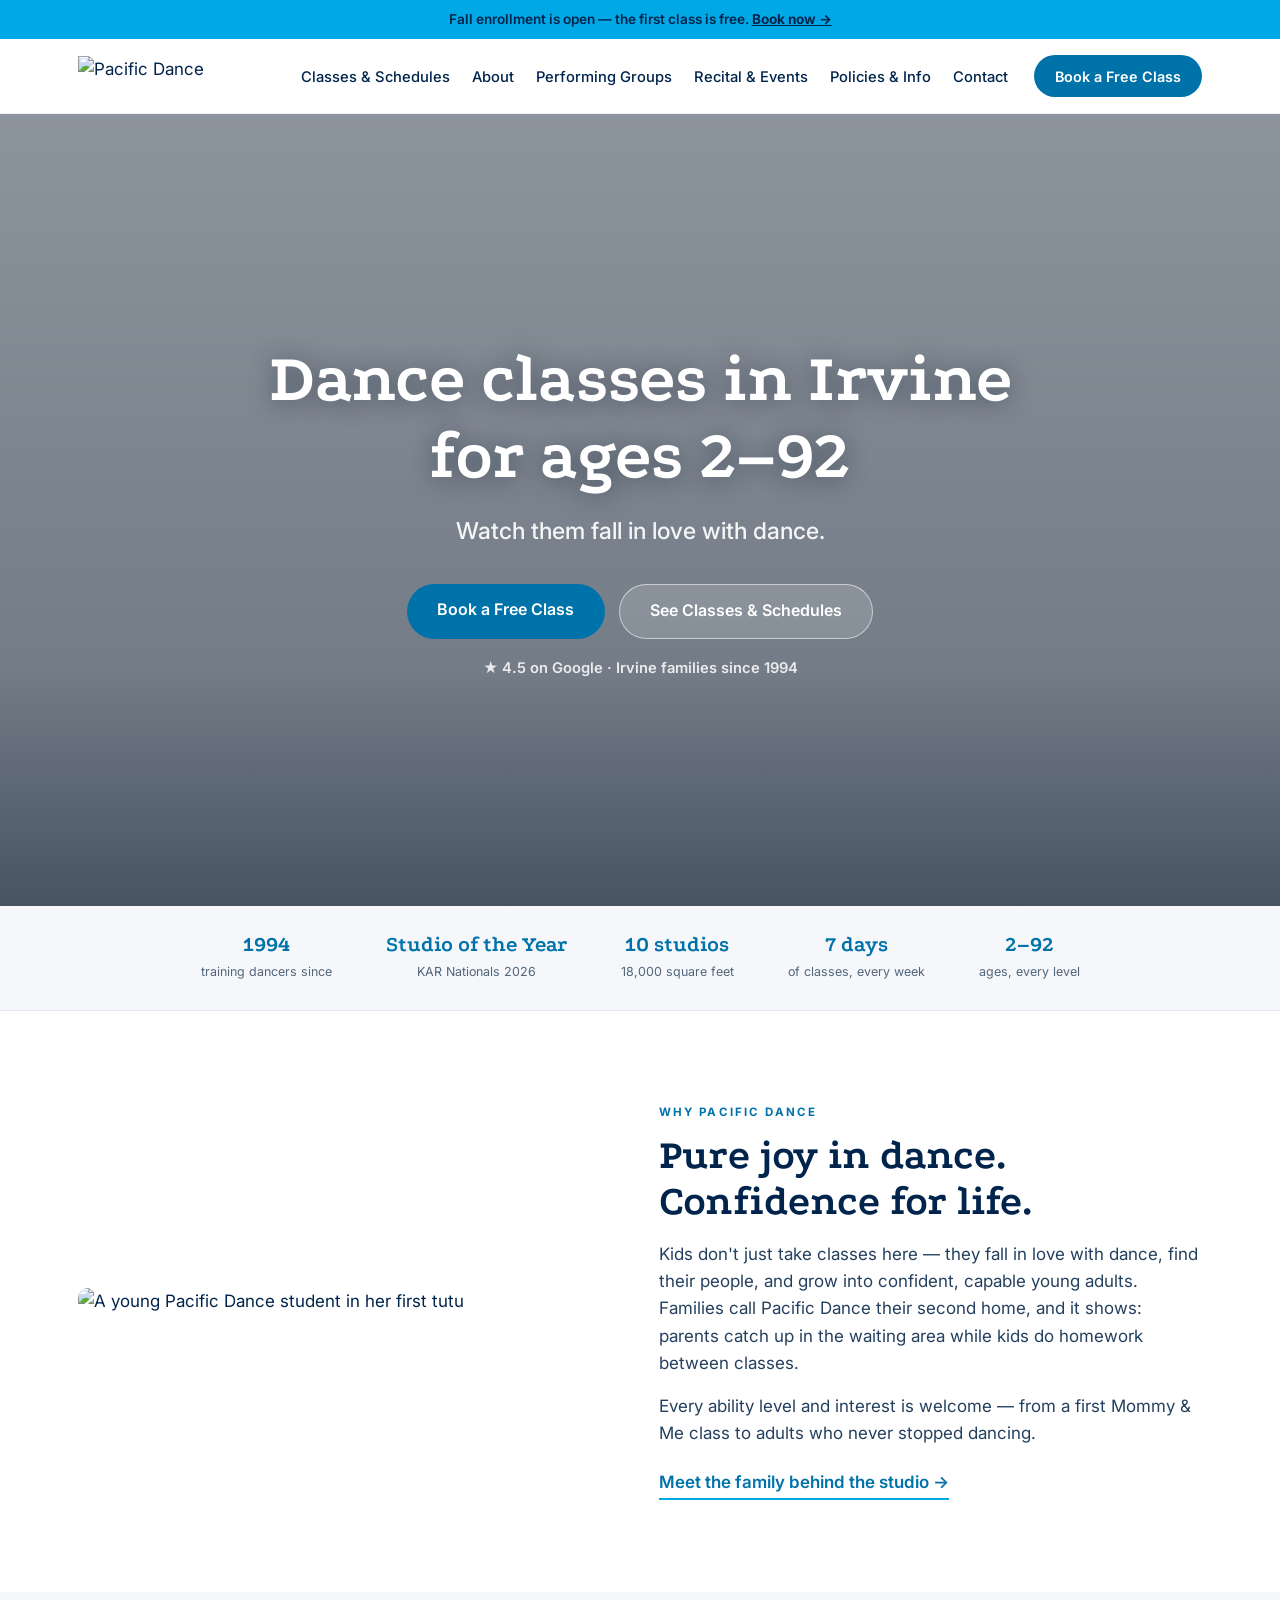
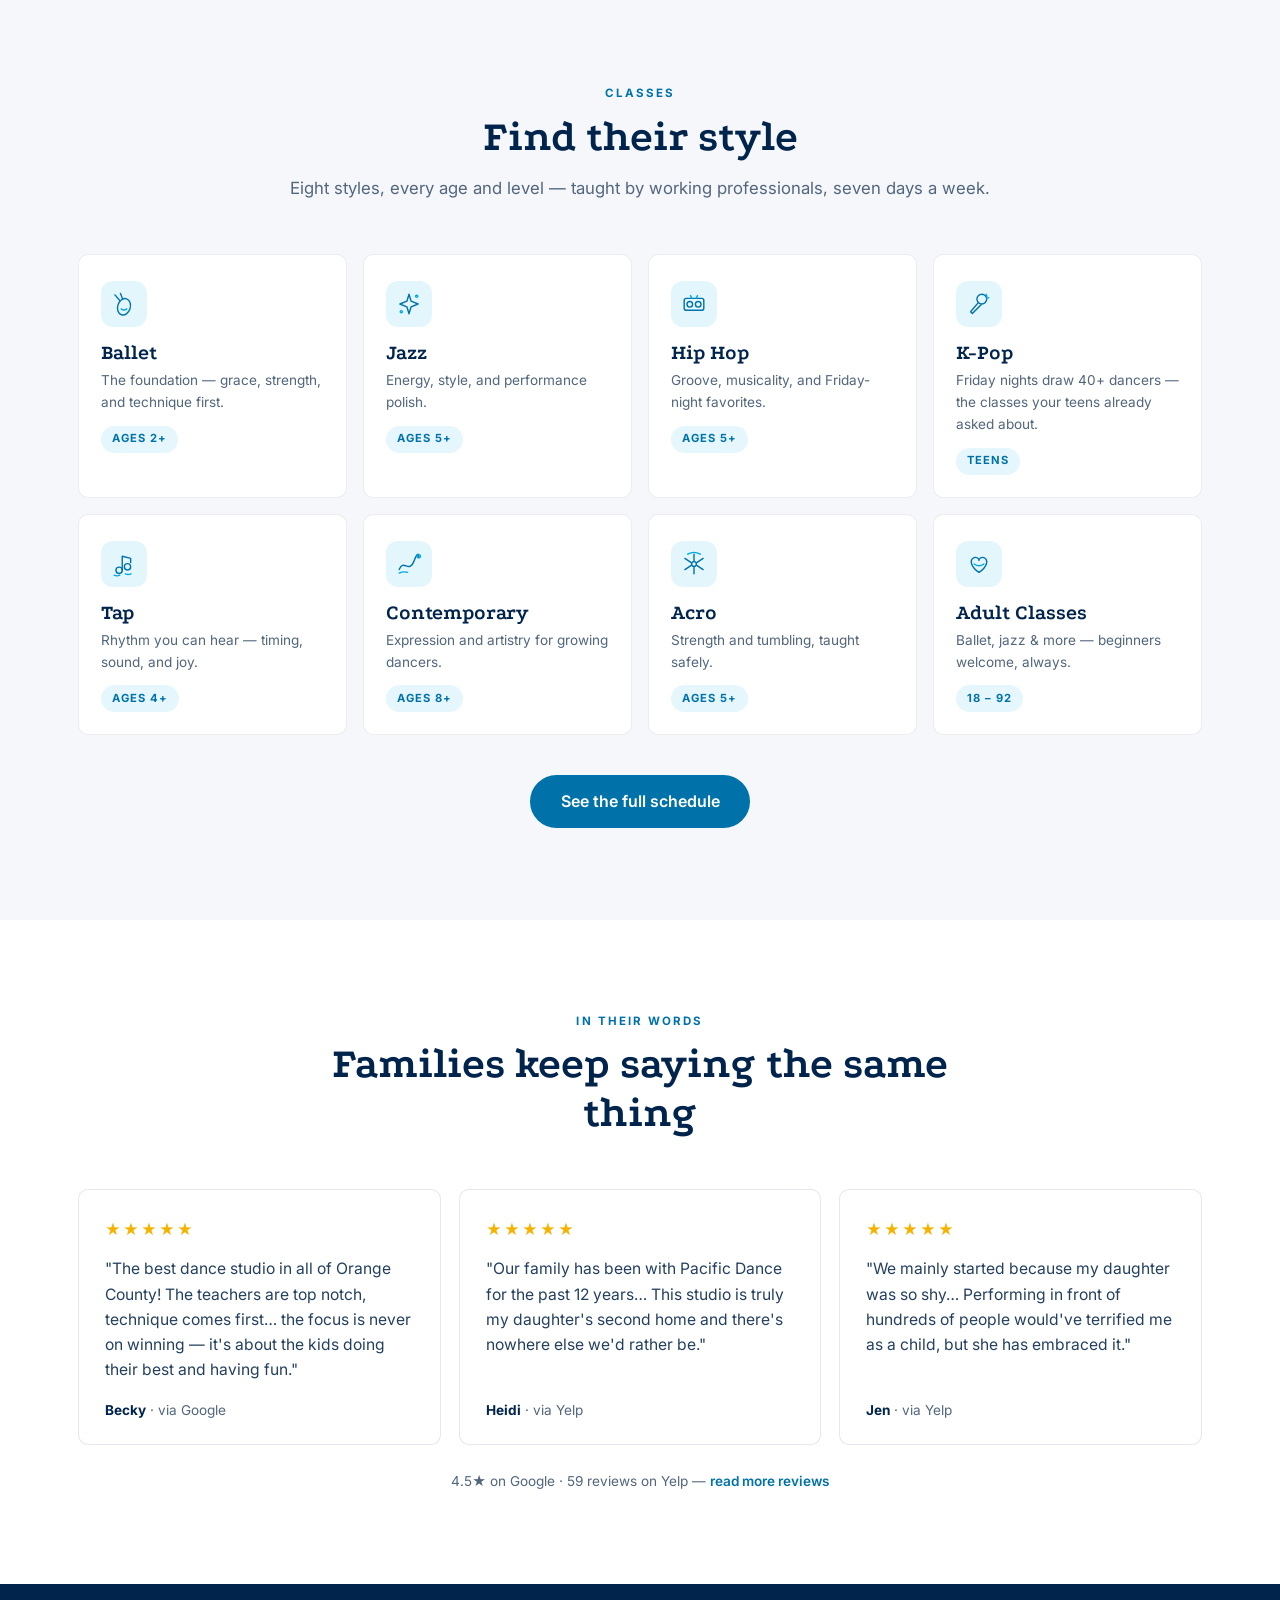
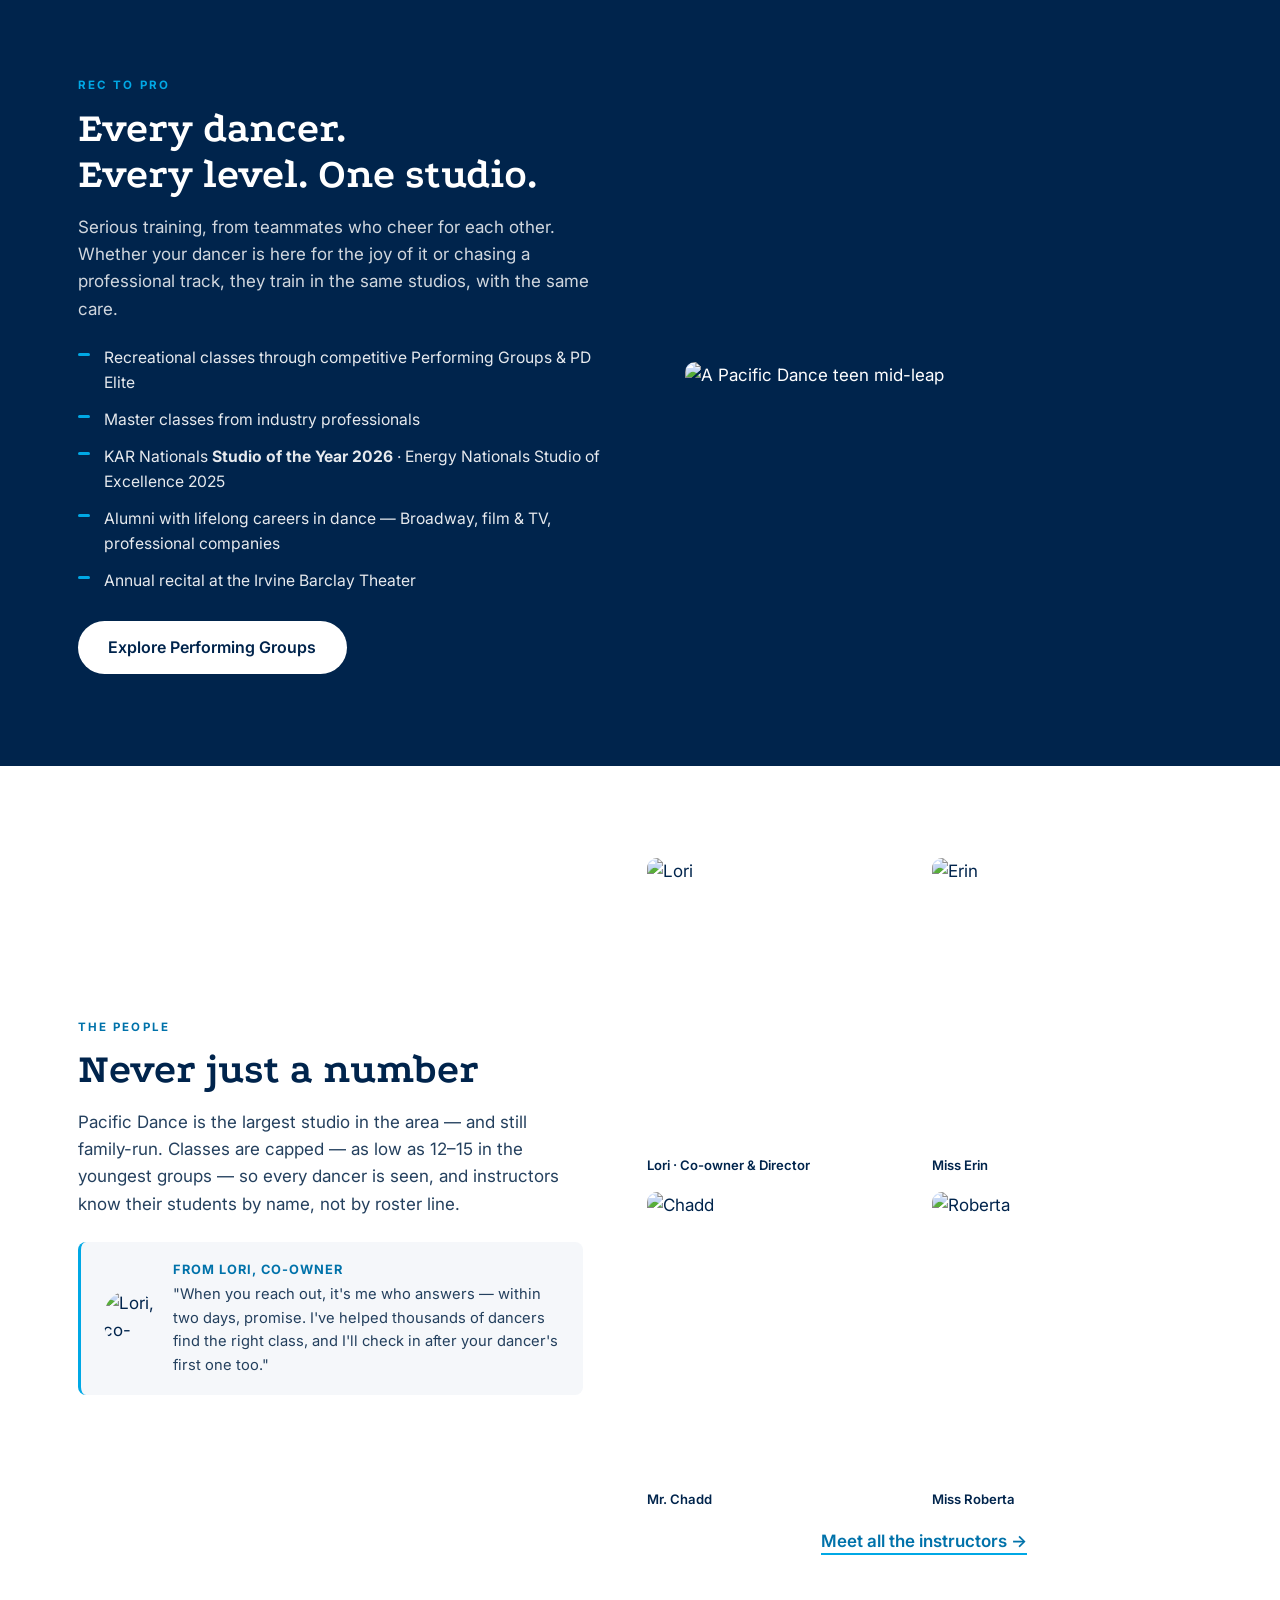
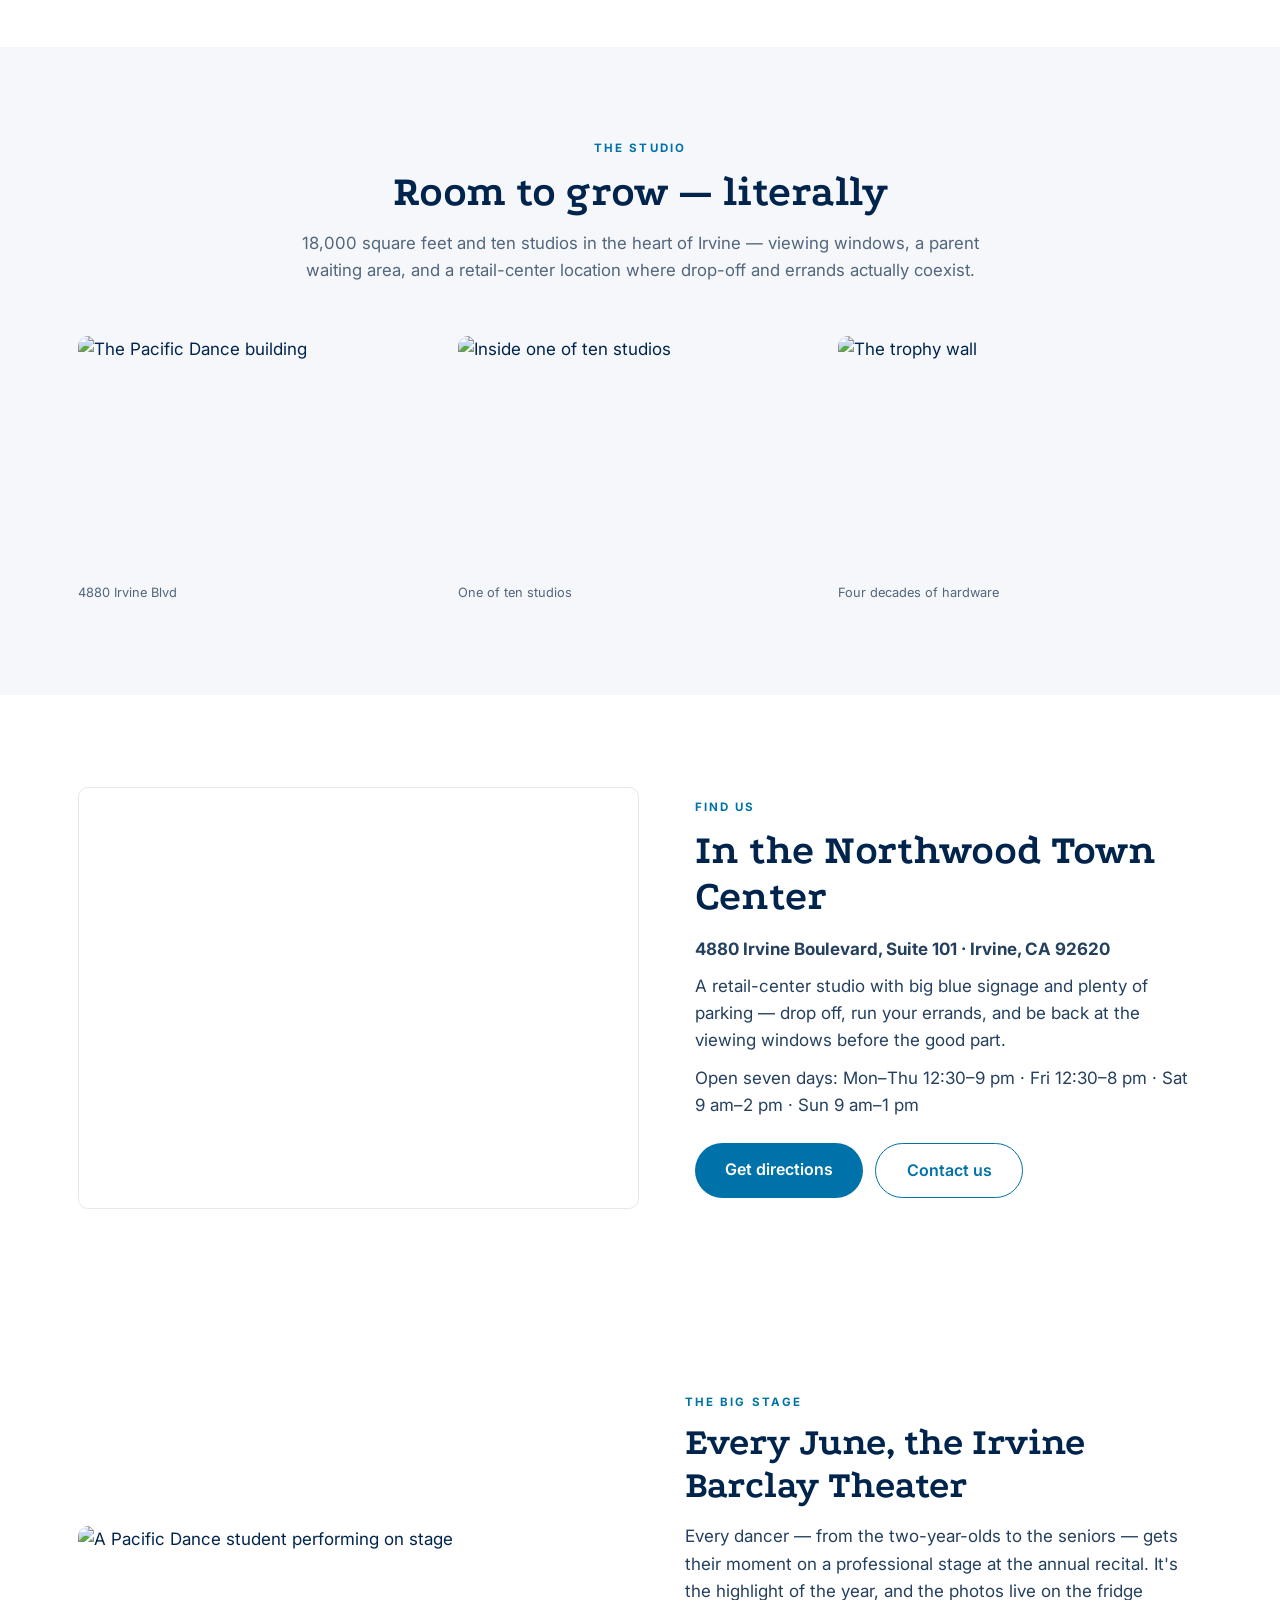
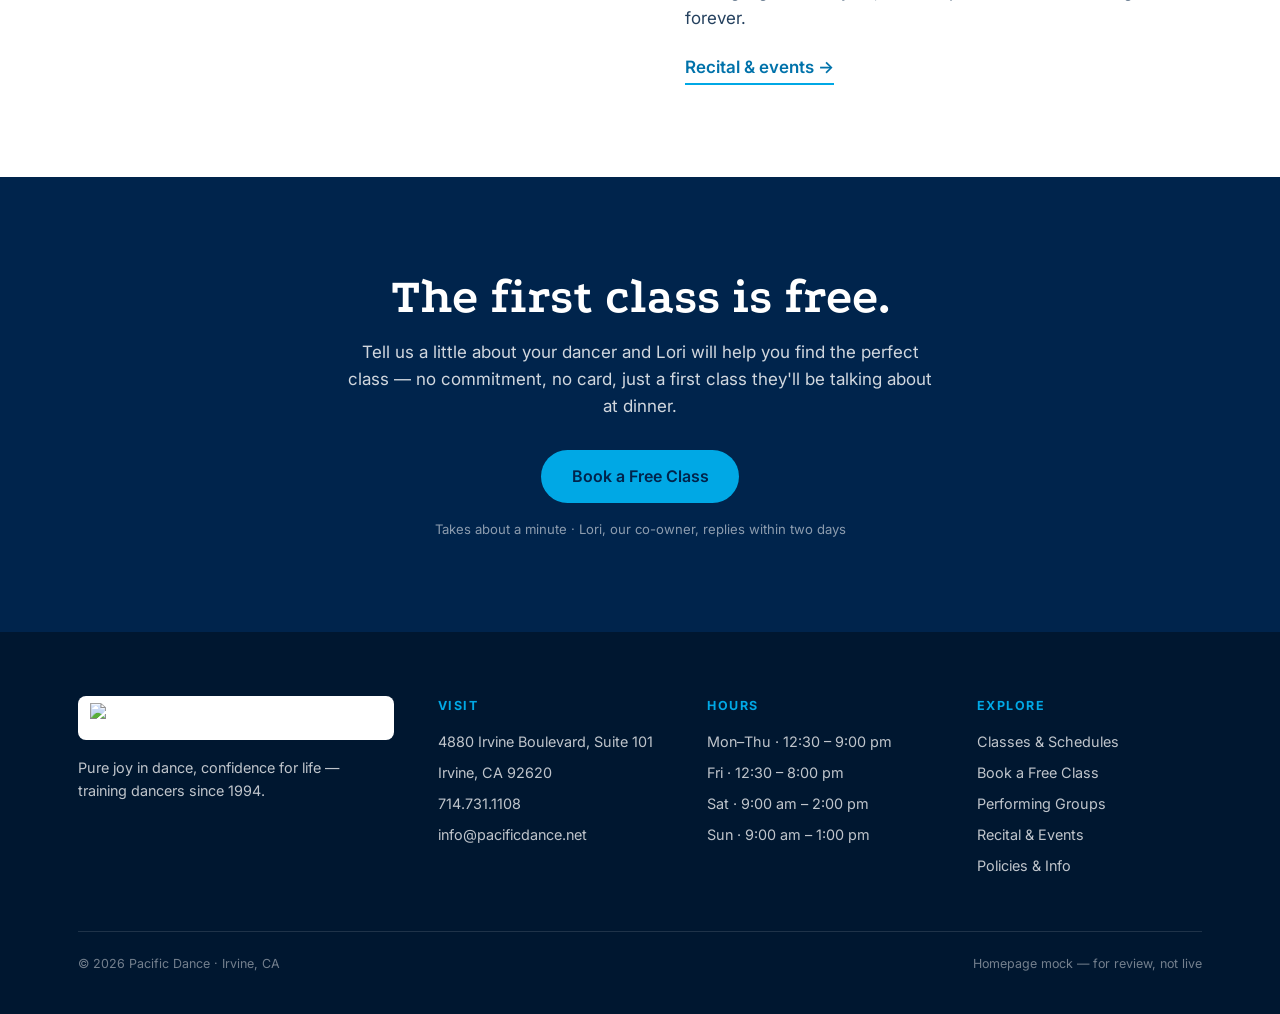
==== site/_home_src.html @ bc2ac23a "Lori promise on every booking form: co-owner, replies within two days, thousands of placements Co-Au" ====
<!DOCTYPE html>
<html lang="en">
<head>
<meta charset="UTF-8">
<meta name="viewport" content="width=device-width, initial-scale=1.0">
<title>Pacific Dance — Dance Classes in Irvine, CA for Ages 2–92</title>
<meta name="description" content="Watch them fall in love with dance. Training dancers since 1994 — the first class is free.">
<link rel="preconnect" href="https://fonts.googleapis.com">
<link rel="preconnect" href="https://fonts.gstatic.com" crossorigin>
<link href="https://fonts.googleapis.com/css2?family=Podkova:wght@400;500;600;700;800&family=Inter:ital,wght@0,400;0,500;0,600;0,700;1,400&display=swap" rel="stylesheet">
<link rel="stylesheet" href="site.css?v=1">
</head>
<body>


<!-- ============================ HEADER ============================ -->
<div class="annbar">Fall enrollment is open — the first class is free. <a href="enroll.html">Book now →</a></div>
<header>
  <div class="wrap nav">
    <a class="logo" href="index.html"><img src="../assets/img/pd-logo.jpg" alt="Pacific Dance"></a>
    <ul>
      <li><a href="classes.html">Classes &amp; Schedules</a></li>
      <li><a href="about.html">About</a></li>
      <li><a href="performing-groups.html">Performing Groups</a></li>
      <li><a href="recital.html">Recital &amp; Events</a></li>
      <li><a href="policies.html">Policies &amp; Info</a></li>
      <li><a href="contact.html">Contact</a></li>
    </ul>
    <a class="btn btn-primary" href="enroll.html">Book a Free Class</a>
  </div>
</header>

<!-- ============================ HERO ============================ -->
<section class="hero">
  <video autoplay muted loop playsinline poster="assets/img/hero-navy.jpg">
    <source src="../assets/video/hero-loop.mp4" type="video/mp4">
  </video>
  <div class="overlay"></div>
  <div class="inner">
    <h1>Dance classes in Irvine<br>for ages 2–92</h1>
    <p class="sub">Watch them fall in love with dance.</p>
    <div class="ctas">
      <a class="btn btn-primary" href="enroll.html">Book a Free Class</a>
      <a class="btn btn-ghost" href="classes.html">See Classes &amp; Schedules</a>
    </div>
    <p style="margin-top:18px; font-size:.92rem; color:rgba(255,255,255,.85); font-weight:600">★ 4.5 on Google · Irvine families since 1994</p>
  </div>
</section>

<!-- ============================ TRUST STRIP ============================ -->
<div class="trust">
  <div class="wrap row">
    <div class="t"><b>1994</b><span>training dancers since</span></div>
    <div class="t"><b>Studio of the Year</b><span>KAR Nationals 2026</span></div>
    <div class="t"><b>10 studios</b><span>18,000 square feet</span></div>
    <div class="t"><b>7 days</b><span>of classes, every week</span></div>
    <div class="t"><b>2–92</b><span>ages, every level</span></div>
  </div>
</div>

<!-- ============================ PURE JOY ============================ -->
<section class="block joy">
  <div class="wrap grid">
    <img src="../assets/img/tutu-white.jpg" alt="A young Pacific Dance student in her first tutu">
    <div>
      <div class="eyebrow">Why Pacific Dance</div>
      <h2>Pure joy in dance.<br>Confidence for life.</h2>
      <p>Kids don't just take classes here — they fall in love with dance, find their people, and grow into confident, capable young adults. Families call Pacific Dance their second home, and it shows: parents catch up in the waiting area while kids do homework between classes.</p>
      <p>Every ability level and interest is welcome — from a first Mommy &amp; Me class to adults who never stopped dancing.</p>
      <a class="link" href="about.html">Meet the family behind the studio →</a>
    </div>
  </div>
</section>

<!-- ============================ STYLES GRID ============================ -->
<section class="block styles" id="styles">
  <div class="wrap">
    <div class="head-c">
      <div class="eyebrow">Classes</div>
      <h2>Find their style</h2>
      <p>Eight styles, every age and level — taught by working professionals, seven days a week.</p>
    </div>
    <div class="stygrid">
      <a class="sty" href="#"><span class="ico"><svg viewBox="0 0 40 40" fill="none" stroke="#0072AA" stroke-width="2" stroke-linecap="round" stroke-linejoin="round"><ellipse cx="20" cy="24" rx="9" ry="12" transform="rotate(18 20 24)"/><path d="M14 15 L7 7 M18 13 L15 5"/><path d="M16 27 q4 3 8 0" stroke="#00A8E5"/></svg></span><h3>Ballet</h3><p>The foundation — grace, strength, and technique first.</p><span class="age">Ages 2+</span></a>
      <a class="sty" href="#"><span class="ico"><svg viewBox="0 0 40 40" fill="none" stroke="#0072AA" stroke-width="2" stroke-linecap="round" stroke-linejoin="round"><path d="M20 6 L23 16 L33 20 L23 24 L20 34 L17 24 L7 20 L17 16 Z"/><circle cx="31" cy="9" r="1.6" stroke="#00A8E5"/><circle cx="9" cy="31" r="1.6" stroke="#00A8E5"/></svg></span><h3>Jazz</h3><p>Energy, style, and performance polish.</p><span class="age">Ages 5+</span></a>
      <a class="sty" href="#"><span class="ico"><svg viewBox="0 0 40 40" fill="none" stroke="#0072AA" stroke-width="2" stroke-linecap="round" stroke-linejoin="round"><rect x="6" y="12" width="28" height="17" rx="3"/><circle cx="14" cy="20.5" r="4"/><circle cx="26" cy="20.5" r="4"/><path d="M15 8 l2 4 M25 8 l-2 4" stroke="#00A8E5"/></svg></span><h3>Hip Hop</h3><p>Groove, musicality, and Friday-night favorites.</p><span class="age">Ages 5+</span></a>
      <a class="sty" href="classes.html"><span class="ico"><svg viewBox="0 0 40 40" fill="none" stroke="#0072AA" stroke-width="2" stroke-linecap="round" stroke-linejoin="round"><circle cx="24" cy="13" r="7"/><path d="M19 18 L8 31 l2.5 2.5 L23 21"/><path d="M30 6 l1.5 3 M34 11 l-3 1" stroke="#00A8E5"/></svg></span><h3>K-Pop</h3><p>Friday nights draw 40+ dancers — the classes your teens already asked about.</p><span class="age">Teens</span></a>
      <a class="sty" href="#"><span class="ico"><svg viewBox="0 0 40 40" fill="none" stroke="#0072AA" stroke-width="2" stroke-linecap="round" stroke-linejoin="round"><circle cx="13" cy="29" r="4.5"/><path d="M17.5 29 V9 l12 3 v6"/><circle cx="25" cy="24" r="4.5"/><path d="M6 36 q4 2 8 0 M22 34 q4 2 8 0" stroke="#00A8E5"/></svg></span><h3>Tap</h3><p>Rhythm you can hear — timing, sound, and joy.</p><span class="age">Ages 4+</span></a>
      <a class="sty" href="#"><span class="ico"><svg viewBox="0 0 40 40" fill="none" stroke="#0072AA" stroke-width="2" stroke-linecap="round" stroke-linejoin="round"><path d="M6 28 C12 12, 20 34, 27 16 S 34 10, 34 10"/><circle cx="34" cy="9" r="2.4" stroke="#00A8E5"/><path d="M6 33 q6 -3 12 -1" stroke="#00A8E5"/></svg></span><h3>Contemporary</h3><p>Expression and artistry for growing dancers.</p><span class="age">Ages 8+</span></a>
      <a class="sty" href="#"><span class="ico"><svg viewBox="0 0 40 40" fill="none" stroke="#0072AA" stroke-width="2" stroke-linecap="round" stroke-linejoin="round"><circle cx="20" cy="20" r="3.4"/><path d="M20 16 L20 6 M20 24 L20 34 M16 18 L7 12 M24 18 L33 12 M16 22 L7 28 M24 22 L33 28" /><path d="M11 6 a18 18 0 0 1 18 0" stroke="#00A8E5"/></svg></span><h3>Acro</h3><p>Strength and tumbling, taught safely.</p><span class="age">Ages 5+</span></a>
      <a class="sty" href="#"><span class="ico"><svg viewBox="0 0 40 40" fill="none" stroke="#0072AA" stroke-width="2" stroke-linecap="round" stroke-linejoin="round"><path d="M20 32 C 8 24, 6 14, 13 11 c 4-1.6 7 1.5 7 4 c 0-2.5 3-5.6 7-4 c 7 3 5 13 -7 21 Z"/><path d="M13 20 q7 5 14 0" stroke="#00A8E5"/></svg></span><h3>Adult Classes</h3><p>Ballet, jazz &amp; more — beginners welcome, always.</p><span class="age">18 – 92</span></a>
    </div>
    <div class="allcta"><a class="btn btn-primary" href="classes.html">See the full schedule</a></div>
  </div>
</section>

<!-- ============================ REVIEWS ============================ -->
<section class="block reviews">
  <div class="wrap">
    <div class="head-c">
      <div class="eyebrow">In their words</div>
      <h2>Families keep saying the same thing</h2>
    </div>
    <div class="car">
      <div class="rev">
        <div class="stars">★★★★★</div>
        <blockquote>"The best dance studio in all of Orange County! The teachers are top notch, technique comes first… the focus is never on winning — it's about the kids doing their best and having fun."</blockquote>
        <div class="who"><b>Becky</b> · via Google</div>
      </div>
      <div class="rev">
        <div class="stars">★★★★★</div>
        <blockquote>"Our family has been with Pacific Dance for the past 12 years… This studio is truly my daughter's second home and there's nowhere else we'd rather be."</blockquote>
        <div class="who"><b>Heidi</b> · via Yelp</div>
      </div>
      <div class="rev">
        <div class="stars">★★★★★</div>
        <blockquote>"We mainly started because my daughter was so shy… Performing in front of hundreds of people would've terrified me as a child, but she has embraced it."</blockquote>
        <div class="who"><b>Jen</b> · via Yelp</div>
      </div>
    </div>
    <p class="note">4.5★ on Google · 59 reviews on Yelp — <a href="https://www.yelp.com/biz/pacific-dance-irvine" style="color:var(--royal); font-weight:600">read more reviews</a></p>
  </div>
</section>

<!-- ============================ EVERY DANCER (ROYAL BOLD) ============================ -->
<section class="block dark every" id="every">
  <div class="wrap grid">
    <div>
      <div class="eyebrow">Rec to pro</div>
      <h2>Every dancer.<br>Every level. One studio.</h2>
      <p>Serious training, from teammates who cheer for each other. Whether your dancer is here for the joy of it or chasing a professional track, they train in the same studios, with the same care.</p>
      <ul>
        <li>Recreational classes through competitive Performing Groups &amp; PD Elite</li>
        <li>Master classes from industry professionals</li>
        <li>KAR Nationals <b>Studio of the Year 2026</b> · Energy Nationals Studio of Excellence 2025</li>
        <li>Alumni with lifelong careers in dance — Broadway, film &amp; TV, professional companies</li>
        <li>Annual recital at the Irvine Barclay Theater</li>
      </ul>
      <a class="btn btn-white" href="performing-groups.html">Explore Performing Groups</a>
    </div>
    <img src="../assets/img/leap-denim.jpg" alt="A Pacific Dance teen mid-leap">
  </div>
</section>

<!-- ============================ PEOPLE ============================ -->
<section class="block people" id="people">
  <div class="wrap grid">
    <div>
      <div class="eyebrow">The people</div>
      <h2>Never just a number</h2>
      <p>Pacific Dance is the largest studio in the area — and still family-run. Classes are capped — as low as 12–15 in the youngest groups — so every dancer is seen, and instructors know their students by name, not by roster line.</p>
      <div class="lori-note">
        <img src="../assets/img/instr-lori.jpg" alt="Lori, co-owner of Pacific Dance">
        <p><b>From Lori, co-owner</b>"When you reach out, it's me who answers — within two days, promise. I've helped thousands of dancers find the right class, and I'll check in after your dancer's first one too."</p>
      </div>
    </div>
    <div>
      <div class="faces">
        <div class="face"><img src="../assets/img/instr-lori.jpg" alt="Lori"><span>Lori · Co-owner &amp; Director</span></div>
        <div class="face"><img src="../assets/img/instr-erin.jpg" alt="Erin"><span>Miss Erin</span></div>
        <div class="face"><img src="../assets/img/instr-chadd.jpg" alt="Chadd"><span>Mr. Chadd</span></div>
        <div class="face"><img src="../assets/img/instr-roberta.jpg" alt="Roberta"><span>Miss Roberta</span></div>
      </div>
      <p style="text-align:center; margin-top:18px"><a class="link" style="font-weight:600; color:var(--royal); border-bottom:2px solid var(--sky); padding-bottom:2px" href="about.html#instructors">Meet all the instructors →</a></p>
    </div>
  </div>
</section>

<!-- ============================ FACILITY ============================ -->
<section class="block facility">
  <div class="wrap">
    <div class="head-c">
      <div class="eyebrow">The studio</div>
      <h2>Room to grow — literally</h2>
      <p>18,000 square feet and ten studios in the heart of Irvine — viewing windows, a parent waiting area, and a retail-center location where drop-off and errands actually coexist.</p>
    </div>
    <div class="facgrid">
      <figure><img src="../assets/img/ba-ediface-after.jpg" alt="The Pacific Dance building"><figcaption>4880 Irvine Blvd</figcaption></figure>
      <figure><img src="../assets/img/ba-studio-after.jpg" alt="Inside one of ten studios"><figcaption>One of ten studios</figcaption></figure>
      <figure><img src="../assets/img/ba-trophy-after.jpg" alt="The trophy wall"><figcaption>Four decades of hardware</figcaption></figure>
    </div>
  </div>
</section>

<!-- ============================ FIND US ============================ -->
<section class="block findus">
  <div class="wrap grid">
    <div class="mapwrap">
      <iframe title="Map to Pacific Dance" src="https://www.google.com/maps?q=4880+Irvine+Blvd+Suite+101,+Irvine,+CA+92620&output=embed" width="100%" height="420" style="border:0; display:block"></iframe>
    </div>
    <div>
      <div class="eyebrow">Find us</div>
      <h2>In the Northwood Town Center</h2>
      <p style="margin-top:16px; color:#24405e"><b>4880 Irvine Boulevard, Suite 101 · Irvine, CA 92620</b></p>
      <p style="margin-top:10px; color:#24405e">A retail-center studio with big blue signage and plenty of parking — drop off, run your errands, and be back at the viewing windows before the good part.</p>
      <p style="margin-top:10px; color:#24405e">Open seven days: Mon–Thu 12:30–9 pm · Fri 12:30–8 pm · Sat 9 am–2 pm · Sun 9 am–1 pm</p>
      <div style="margin-top:24px; display:flex; gap:12px; flex-wrap:wrap">
        <a class="btn btn-primary" href="https://goo.gl/maps/71tf8LPYSMy" target="_blank" rel="noopener">Get directions</a>
        <a class="btn" style="border:1.5px solid var(--royal); color:var(--royal)" href="contact.html">Contact us</a>
      </div>
    </div>
  </div>
</section>

<!-- ============================ RECITAL TEASER ============================ -->
<section class="block recital" id="recital">
  <div class="wrap grid">
    <img src="../assets/img/scorpion-black.jpg" alt="A Pacific Dance student performing on stage">
    <div>
      <div class="eyebrow">The big stage</div>
      <h2>Every June, the Irvine Barclay Theater</h2>
      <p>Every dancer — from the two-year-olds to the seniors — gets their moment on a professional stage at the annual recital. It's the highlight of the year, and the photos live on the fridge forever.</p>
      <a class="link" href="recital.html">Recital &amp; events →</a>
    </div>
  </div>
</section>

<!-- ============================ FINAL CTA ============================ -->
<section class="block dark finale" id="book">
  <div class="wrap">
    <h2>The first class is free.</h2>
    <p>Tell us a little about your dancer and Lori will help you find the perfect class — no commitment, no card, just a first class they'll be talking about at dinner.</p>
    <a class="btn btn-primary" href="#" style="background:var(--sky); color:var(--navy)">Book a Free Class</a>
    <small>Takes about a minute · Lori, our co-owner, replies within two days</small>
  </div>
</section>

<!-- ============================ FOOTER ============================ -->
<footer id="footer">
  <div class="wrap">
    <div class="cols">
      <div>
        <img class="logo-f" src="../assets/img/pd-logo.jpg" alt="Pacific Dance">
        <p style="margin-top:16px; max-width:32ch">Pure joy in dance, confidence for life — training dancers since 1994.</p>
      </div>
      <div>
        <h4>Visit</h4>
        <ul>
          <li>4880 Irvine Boulevard, Suite 101</li>
          <li>Irvine, CA 92620</li>
          <li><a href="tel:+17147311108">714.731.1108</a></li>
          <li><a href="mailto:info@pacificdance.net">info@pacificdance.net</a></li>
        </ul>
      </div>
      <div>
        <h4>Hours</h4>
        <ul>
          <li>Mon–Thu · 12:30 – 9:00 pm</li>
          <li>Fri · 12:30 – 8:00 pm</li>
          <li>Sat · 9:00 am – 2:00 pm</li>
          <li>Sun · 9:00 am – 1:00 pm</li>
        </ul>
      </div>
      <div>
        <h4>Explore</h4>
        <ul>
          <li><a href="classes.html">Classes &amp; Schedules</a></li>
          <li><a href="enroll.html">Book a Free Class</a></li>
          <li><a href="performing-groups.html">Performing Groups</a></li>
          <li><a href="recital.html">Recital &amp; Events</a></li>
          <li><a href="policies.html">Policies &amp; Info</a></li>
        </ul>
      </div>
    </div>
    <div class="fine">
      <span>© 2026 Pacific Dance · Irvine, CA</span>
      <span>Homepage mock — for review, not live</span>
    </div>
  </div>
</footer>


</body>
</html>
---- site/site.css ----
/* ============================================================
   Pacific Dance — Homepage Mock
   Coastal Minimal base + Royal Bold sections.
   Podkova headings · Inter body · logo blues only.
   ============================================================ */

:root {
  --white: #FFFFFF;
  --mist: #F5F7FA;
  --navy: #00244C;
  --royal: #0072AA;
  --sky: #00A8E5;
  --silver: #C7CED6;
  --slate: #52667C;
  --display: "Podkova", Georgia, serif;
  --body: "Inter", system-ui, sans-serif;
  --maxw: 1180px;
  --radius: 10px;
}

* { margin: 0; padding: 0; box-sizing: border-box; }
html { scroll-behavior: smooth; -webkit-font-smoothing: antialiased; }
body { font-family: var(--body); color: var(--navy); background: var(--white); font-size: 17px; line-height: 1.6; }
img { display: block; max-width: 100%; }
a { color: inherit; text-decoration: none; }
.wrap { max-width: var(--maxw); margin: 0 auto; padding: 0 28px; }

h1, h2, h3 { font-family: var(--display); font-weight: 700; line-height: 1.12; }
.eyebrow { font-weight: 700; text-transform: uppercase; letter-spacing: .18em; font-size: .72rem; color: var(--royal); }
.dark .eyebrow { color: var(--sky); }

/* buttons */
.btn { display: inline-block; font-family: var(--body); font-weight: 600; font-size: 1rem;
  border-radius: 999px; padding: .85rem 1.9rem; transition: opacity .15s; }
.btn:hover { opacity: .88; }
.btn-primary { background: var(--royal); color: #fff; }
.btn-ghost { background: rgba(255,255,255,.14); color: #fff; border: 1px solid rgba(255,255,255,.55); }
.btn-white { background: #fff; color: var(--navy); }

/* ============================ header ============================ */
header { position: sticky; top: 0; z-index: 50; background: #fff;
  border-bottom: 1px solid rgba(0,36,76,.08); }
.nav { display: flex; align-items: center; gap: 26px; height: 74px; }
.nav .logo img { height: 40px; }
.nav ul { display: flex; flex-wrap: nowrap; gap: 22px; list-style: none; margin-left: auto; }
.nav ul a { font-size: .92rem; font-weight: 500; color: var(--navy); white-space: nowrap; }
.nav ul a:hover { color: var(--royal); }
.nav .btn { padding: .6rem 1.3rem; font-size: .9rem; white-space: nowrap; flex-shrink: 0; }

/* ============================ hero ============================ */
.hero { position: relative; min-height: 88vh; display: grid; place-items: center; overflow: hidden; color: #fff; }
.hero video { position: absolute; inset: 0; width: 100%; height: 100%; object-fit: cover; }
.hero .overlay { position: absolute; inset: 0;
  background: linear-gradient(180deg, rgba(0,17,37,.45) 0%, rgba(0,17,37,.55) 70%, rgba(0,17,37,.72) 100%); }
.hero .inner { position: relative; text-align: center; padding: 120px 24px; max-width: 880px; }
.hero h1 { font-size: clamp(2.6rem, 6vw, 4.3rem); text-shadow: 0 2px 24px rgba(0,17,37,.45); }
.hero .sub { margin-top: 18px; font-size: clamp(1.1rem, 2.2vw, 1.45rem); font-weight: 500; color: rgba(255,255,255,.92); }
.hero .ctas { margin-top: 34px; display: flex; gap: 14px; justify-content: center; flex-wrap: wrap; }

/* ============================ trust strip ============================ */
.trust { background: var(--mist); border-bottom: 1px solid rgba(0,36,76,.06); }
.trust .row { display: flex; flex-wrap: wrap; justify-content: center; gap: 12px 54px; padding: 26px 0; }
.trust .t { text-align: center; }
.trust .t b { font-family: var(--display); font-size: 1.35rem; color: var(--royal); display: block; line-height: 1.15; }
.trust .t span { font-size: .78rem; color: var(--slate); }

/* ============================ shared section rhythm ============================ */
section.block { padding: 92px 0; }
.head-c { text-align: center; max-width: 720px; margin: 0 auto 52px; }
.head-c h2 { font-size: clamp(1.9rem, 4vw, 2.7rem); margin-top: 10px; }
.head-c p { margin-top: 14px; color: var(--slate); font-size: 1.05rem; }

/* ============================ pure joy (split) ============================ */
.joy .grid { display: grid; grid-template-columns: 1fr 1.05fr; gap: 64px; align-items: center; }
.joy img { border-radius: var(--radius); box-shadow: 0 28px 60px -30px rgba(0,36,76,.35); }
.joy h2 { font-size: clamp(1.9rem, 3.6vw, 2.6rem); margin-top: 10px; }
.joy p { margin-top: 16px; color: #24405e; }
.joy .link { display: inline-block; margin-top: 22px; font-weight: 600; color: var(--royal); border-bottom: 2px solid var(--sky); padding-bottom: 2px; }

/* ============================ styles grid ============================ */
.styles { background: var(--mist); }
.stygrid { display: grid; grid-template-columns: repeat(4, 1fr); gap: 16px; }
.sty { background: #fff; border: 1px solid rgba(0,36,76,.08); border-radius: var(--radius);
  padding: 26px 22px 22px; }
.sty h3 { font-size: 1.3rem; }
.sty p { margin-top: 6px; font-size: .85rem; color: var(--slate); }
.sty .age { display: inline-block; margin-top: 12px; font-size: .7rem; font-weight: 700;
  letter-spacing: .08em; text-transform: uppercase; color: var(--royal);
  background: rgba(0,168,229,.1); border-radius: 999px; padding: .28rem .7rem; }
.styles .allcta { text-align: center; margin-top: 40px; }

/* ============================ reviews ============================ */
.reviews .car { display: grid; grid-template-columns: repeat(3, 1fr); gap: 18px; }
.rev { background: #fff; border: 1px solid rgba(0,36,76,.1); border-radius: var(--radius);
  padding: 28px 26px 22px; display: flex; flex-direction: column; }
.rev .stars { color: #F5B301; letter-spacing: 2px; font-size: .95rem; }
.rev blockquote { margin-top: 14px; font-size: .98rem; line-height: 1.6; color: #24405e; }
.rev .who { margin-top: auto; padding-top: 18px; font-size: .85rem; color: var(--slate); }
.rev .who b { color: var(--navy); }
.reviews .note { text-align: center; margin-top: 26px; font-size: .85rem; color: var(--slate); }

/* ============================ every dancer (royal bold) ============================ */
.dark { background: var(--navy); color: #fff; }
.every .grid { display: grid; grid-template-columns: 1.05fr 1fr; gap: 64px; align-items: center; }
.every h2 { font-size: clamp(1.9rem, 3.6vw, 2.6rem); margin-top: 10px; }
.every p { margin-top: 16px; color: rgba(255,255,255,.82); }
.every ul { margin-top: 22px; list-style: none; display: flex; flex-direction: column; gap: 12px; }
.every li { padding-left: 26px; position: relative; color: rgba(255,255,255,.9); font-size: .98rem; }
.every li::before { content: ""; position: absolute; left: 0; top: .5em; width: 12px; height: 3px; background: var(--sky); border-radius: 2px; }
.every img { border-radius: var(--radius); }
.every .btn { margin-top: 28px; }

/* ============================ people ============================ */
.people .grid { display: grid; grid-template-columns: 1fr 1.1fr; gap: 64px; align-items: center; }
.people h2 { font-size: clamp(1.9rem, 3.6vw, 2.6rem); margin-top: 10px; }
.people p { margin-top: 16px; color: #24405e; }
.lori-note { margin-top: 24px; background: var(--mist); border-left: 3px solid var(--sky);
  border-radius: 8px; padding: 18px 22px; display: flex; gap: 16px; align-items: center; }
.lori-note img { width: 58px; height: 58px; border-radius: 50%; object-fit: cover; }
.lori-note p { margin: 0; font-size: .92rem; }
.lori-note b { display: block; font-size: .8rem; text-transform: uppercase; letter-spacing: .08em; color: var(--royal); margin-bottom: 3px; }
.faces { display: grid; grid-template-columns: repeat(2, 1fr); gap: 16px; }
.face { border-radius: 0; }
.face img { width: 100%; aspect-ratio: 4/4.3; object-fit: cover; object-position: 50% 25%; border-radius: var(--radius); }
.face span { display: block; color: var(--navy); font-size: .82rem; font-weight: 600; padding-top: 7px; }

/* ============================ facility strip ============================ */
.facility { background: var(--mist); }
.facgrid { display: grid; grid-template-columns: repeat(3, 1fr); gap: 16px; }
.facgrid figure { border-radius: 0; }
.facgrid img { width: 100%; aspect-ratio: 16/10.5; object-fit: cover; border-radius: var(--radius); }
.facgrid figcaption { color: var(--slate); font-size: .8rem; padding-top: 8px; }

/* ============================ recital teaser ============================ */
.recital .grid { display: grid; grid-template-columns: 1.05fr 1fr; gap: 64px; align-items: center; }
.recital img { border-radius: var(--radius); box-shadow: 0 28px 60px -30px rgba(0,36,76,.35); }
.recital h2 { font-size: clamp(1.8rem, 3.4vw, 2.4rem); margin-top: 10px; }
.recital p { margin-top: 16px; color: #24405e; }
.recital .link { display: inline-block; margin-top: 22px; font-weight: 600; color: var(--royal); border-bottom: 2px solid var(--sky); padding-bottom: 2px; }

/* ============================ final cta ============================ */
.finale { text-align: center; }
.finale h2 { font-size: clamp(2.1rem, 4.4vw, 3.1rem); }
.finale p { margin-top: 14px; color: rgba(255,255,255,.82); max-width: 54ch; margin-left: auto; margin-right: auto; }
.finale .btn { margin-top: 30px; }
.finale small { display: block; margin-top: 16px; color: rgba(255,255,255,.55); font-size: .82rem; }

/* ============================ footer ============================ */
footer { background: #001730; color: rgba(255,255,255,.75); padding: 64px 0 40px; font-size: .9rem; }
footer .cols { display: grid; grid-template-columns: 1.4fr 1fr 1fr 1fr; gap: 44px; }
footer h4 { font-family: var(--body); font-size: .78rem; text-transform: uppercase; letter-spacing: .12em;
  color: var(--sky); margin-bottom: 14px; font-weight: 700; }
footer li { list-style: none; margin-bottom: 8px; }
footer a:hover { color: #fff; }
footer .logo-f { height: 44px; background: #fff; border-radius: 8px; padding: 7px 12px; }
footer .fine { margin-top: 46px; padding-top: 22px; border-top: 1px solid rgba(255,255,255,.12);
  display: flex; justify-content: space-between; gap: 20px; flex-wrap: wrap; font-size: .78rem; color: rgba(255,255,255,.45); }

/* ============================ responsive ============================ */
@media (max-width: 1100px) {
  .nav ul { display: none; }
}
@media (max-width: 980px) {
  .stygrid { grid-template-columns: repeat(2, 1fr); }
  .reviews .car { grid-template-columns: 1fr; }
  .joy .grid, .every .grid, .people .grid, .recital .grid { grid-template-columns: 1fr; gap: 36px; }
  .facgrid { grid-template-columns: 1fr; }
  footer .cols { grid-template-columns: 1fr 1fr; }
  .nav ul { display: none; }
}

/* ============================================================
   INNER-PAGE ADDITIONS
   ============================================================ */

/* page hero (non-video) */
.page-hero { background: var(--navy); color: #fff; padding: 92px 0 64px; }
.page-hero .eyebrow { color: var(--sky); }
.page-hero h1 { font-size: clamp(2.2rem, 5vw, 3.4rem); margin-top: 10px; }
.page-hero p { margin-top: 14px; color: rgba(255,255,255,.8); max-width: 62ch; font-size: 1.08rem; }

/* filter chips */
.filters { display: flex; flex-wrap: wrap; gap: 8px; margin: 0 0 22px; }
.chip-f { border: 1px solid var(--silver); background: #fff; color: var(--navy); font-family: var(--body);
  font-size: .85rem; font-weight: 600; border-radius: 999px; padding: .45rem 1rem; cursor: pointer; }
.chip-f.on { background: var(--royal); border-color: var(--royal); color: #fff; }
.fl-label { font-size: .72rem; font-weight: 700; letter-spacing: .12em; text-transform: uppercase;
  color: var(--slate); margin: 18px 0 8px; }

/* schedule table */
.sched { width: 100%; border-collapse: collapse; background: #fff; border: 1px solid rgba(0,36,76,.1);
  border-radius: var(--radius); overflow: hidden; }
.sched th { background: var(--navy); color: #fff; text-align: left; font-size: .78rem; letter-spacing: .08em;
  text-transform: uppercase; padding: 13px 16px; font-weight: 600; }
.sched td { padding: 13px 16px; border-top: 1px solid rgba(0,36,76,.07); font-size: .93rem; vertical-align: top; }
.sched tr:nth-child(even) td { background: var(--mist); }
.sched .cls { font-weight: 600; }
.sched .lvl { color: var(--slate); font-size: .8rem; }
.sample-note { background: rgba(0,168,229,.08); border: 1px dashed var(--sky); border-radius: var(--radius);
  padding: 14px 18px; font-size: .9rem; color: var(--navy); margin: 18px 0; }

/* accordion */
details.acc { background: #fff; border: 1px solid rgba(0,36,76,.1); border-radius: var(--radius);
  margin-bottom: 12px; overflow: hidden; }
details.acc summary { cursor: pointer; list-style: none; display: flex; justify-content: space-between;
  align-items: center; padding: 18px 22px; font-weight: 600; font-size: 1.02rem; }
details.acc summary::-webkit-details-marker { display: none; }
details.acc summary::after { content: "+"; font-family: var(--display); color: var(--royal); font-size: 1.3rem; }
details.acc[open] summary::after { content: "–"; }
details.acc .inner { padding: 0 22px 20px; color: #24405e; font-size: .95rem; }
details.acc .inner p { margin-bottom: 10px; }
details.acc .inner ul { margin: 8px 0 10px 20px; }
details.acc .inner li { margin-bottom: 6px; }

/* form */
.formcard { background: #fff; border: 1px solid rgba(0,36,76,.12); border-radius: 14px; padding: 34px;
  box-shadow: 0 24px 60px -30px rgba(0,36,76,.3); }
.formcard label { display: block; font-size: .82rem; font-weight: 600; margin: 16px 0 6px; color: var(--navy); }
.formcard input, .formcard select, .formcard textarea { width: 100%; font-family: var(--body); font-size: .95rem;
  padding: .75rem .9rem; border: 1px solid var(--silver); border-radius: 8px; background: #fff; color: var(--navy); }
.formcard input:focus, .formcard select:focus, .formcard textarea:focus { outline: 2px solid var(--sky); border-color: var(--sky); }
.formcard .btn { width: 100%; margin-top: 22px; border: 0; cursor: pointer; }
.form-note { font-size: .78rem; color: var(--slate); margin-top: 12px; text-align: center; }
.thanks { text-align: center; padding: 20px 10px; }
.thanks img { width: 84px; height: 84px; border-radius: 50%; object-fit: cover; margin: 0 auto 16px; }
.thanks h3 { font-size: 1.6rem; }
.thanks p { margin-top: 10px; color: #24405e; }

/* fee lines (native rich-text reproducible) */
.feehead { font-weight: 700; color: var(--royal); font-size: .8rem; text-transform: uppercase;
  letter-spacing: .1em; margin-bottom: 10px; }
.feeline { padding: 6px 0; font-size: .95rem; }
.feeline b { color: var(--navy); }

/* instructor rows (alternating image/text sections) */
.instr-list { max-width: 980px; margin: 0 auto; display: flex; flex-direction: column; gap: 44px; }
.instr-row { display: grid; grid-template-columns: 280px 1fr; gap: 40px; align-items: center; }
.instr-row.flip { grid-template-columns: 1fr 280px; }
.instr-row.flip .iph { order: 2; }
.instr-row .iph img { width: 100%; aspect-ratio: 1/1.1; object-fit: cover; object-position: 50% 22%; border-radius: var(--radius); }
.instr-row .iph .mono { width: 100%; aspect-ratio: 1/1.1; display: grid; place-items: center; border-radius: var(--radius);
  font-family: var(--display); font-size: 3rem; color: var(--royal); background: rgba(0,168,229,.1); }
.instr-row h3 { font-size: 1.5rem; }
.instr-row .irole { font-size: .74rem; font-weight: 700; letter-spacing: .12em; text-transform: uppercase; color: var(--royal); margin: 4px 0 10px; }
.instr-row p { font-size: .93rem; color: #24405e; line-height: 1.6; margin-bottom: 8px; }
@media (max-width: 980px) {
  .instr-row, .instr-row.flip { grid-template-columns: 1fr; gap: 18px; }
  .instr-row.flip .iph { order: 0; }
  .instr-row .iph { max-width: 320px; }
}

/* password gate mock */
.gate { background: var(--navy); color: #fff; border-radius: 14px; padding: 40px; text-align: center; }
.gate .lock { font-size: 1.8rem; }
.gate h3 { font-size: 1.5rem; margin-top: 10px; }
.gate p { color: rgba(255,255,255,.75); margin-top: 8px; font-size: .92rem; max-width: 52ch; margin-left: auto; margin-right: auto; }
.gate .row { display: flex; gap: 10px; justify-content: center; margin-top: 20px; flex-wrap: wrap; }
.gate input { font-family: var(--body); padding: .7rem 1rem; border-radius: 999px; border: 0; min-width: 240px; }
.gate .btn { background: var(--sky); color: var(--navy); }

/* generic two-col content */
.twocol { display: grid; grid-template-columns: 1fr 1fr; gap: 44px; align-items: start; }
.card-p { background: #fff; border: 1px solid rgba(0,36,76,.09); border-radius: var(--radius); padding: 26px; }
.card-p h3 { font-size: 1.25rem; }
.card-p p, .card-p li { font-size: .92rem; color: #24405e; }
.card-p ul { margin: 10px 0 0 18px; }
.card-p li { margin-bottom: 6px; }

/* breadcrumb-ish section label rows reused from homepage (.head-c etc.) */
.mist-bg { background: var(--mist); }

@media (max-width: 980px) {
  .biogrid { grid-template-columns: repeat(2, 1fr); }
  .twocol { grid-template-columns: 1fr; }
  .sched { display: block; overflow-x: auto; }
}

/* schedule rows inside accordions */
.srow { display: block; padding: 9px 2px; font-size: .93rem; }
.srow .sages { color: var(--slate); font-size: .84rem; }
.srow .stimes { display: block; color: var(--royal); font-weight: 600; font-size: .88rem; margin-top: 2px; }

/* find us (homepage map) */
.findus .grid { display: grid; grid-template-columns: 1.05fr .95fr; gap: 56px; align-items: center; }
.findus .mapwrap { border-radius: var(--radius); overflow: hidden; border: 1px solid rgba(0,36,76,.1); }
.findus h2 { font-size: clamp(1.9rem, 3.6vw, 2.6rem); margin-top: 10px; }
@media (max-width: 980px) { .findus .grid { grid-template-columns: 1fr; gap: 32px; } }

/* announcement bar (native Squarespace annbar) */
.annbar { background: var(--sky); color: var(--navy); text-align: center; font-size: .85rem;
  font-weight: 600; padding: .55rem 16px; }
.annbar a { font-weight: 700; text-decoration: underline; }

/* pull-quote review card */
.pull-review { background: var(--mist); border-left: 3px solid var(--sky); border-radius: 8px;
  padding: 18px 22px; font-size: .95rem; line-height: 1.6; color: #24405e; margin-top: 16px; }
.pull-review span { display: block; margin-top: 8px; font-size: .8rem; color: var(--slate); font-weight: 600; }

/* mobile: form first on conversion pages */
@media (max-width: 980px) {
  .twocol.form-first > div:first-child { order: 2; }
  .twocol.form-first > div:last-child { order: 1; }
}

/* style-card icons */
.sty .ico { display: grid; place-items: center; width: 46px; height: 46px; border-radius: 12px;
  background: rgba(0,168,229,.11); margin-bottom: 14px; }
.sty .ico svg { width: 28px; height: 28px; }

/* LP hero with studio photo background */
.lp-hero { position: relative; overflow: hidden; }
.lp-hero .hero-bg { position: absolute; inset: 0; }
.lp-hero .hero-bg img { width: 100%; height: 100%; object-fit: cover; }
.lp-hero .hero-bg::after { content: ""; position: absolute; inset: 0;
  background: linear-gradient(90deg, rgba(0,23,48,.88) 0%, rgba(0,23,48,.72) 55%, rgba(0,23,48,.45) 100%); }
.lp-hero .hero-bg img { position: relative; }
.lp-hero .wrap { z-index: 2; }

/* Lori promise strip inside form cards */
.lori-promise { margin-top: 16px; background: var(--mist); border-left: 3px solid var(--sky);
  border-radius: 8px; padding: 14px 16px; display: flex; gap: 14px; align-items: center; }
.lori-promise img { width: 54px; height: 54px; border-radius: 50%; object-fit: cover; object-position: 50% 25%; flex-shrink: 0; }
.lori-promise p { margin: 0; font-size: .86rem; line-height: 1.5; color: #24405e; }
.lori-promise b { color: var(--navy); }
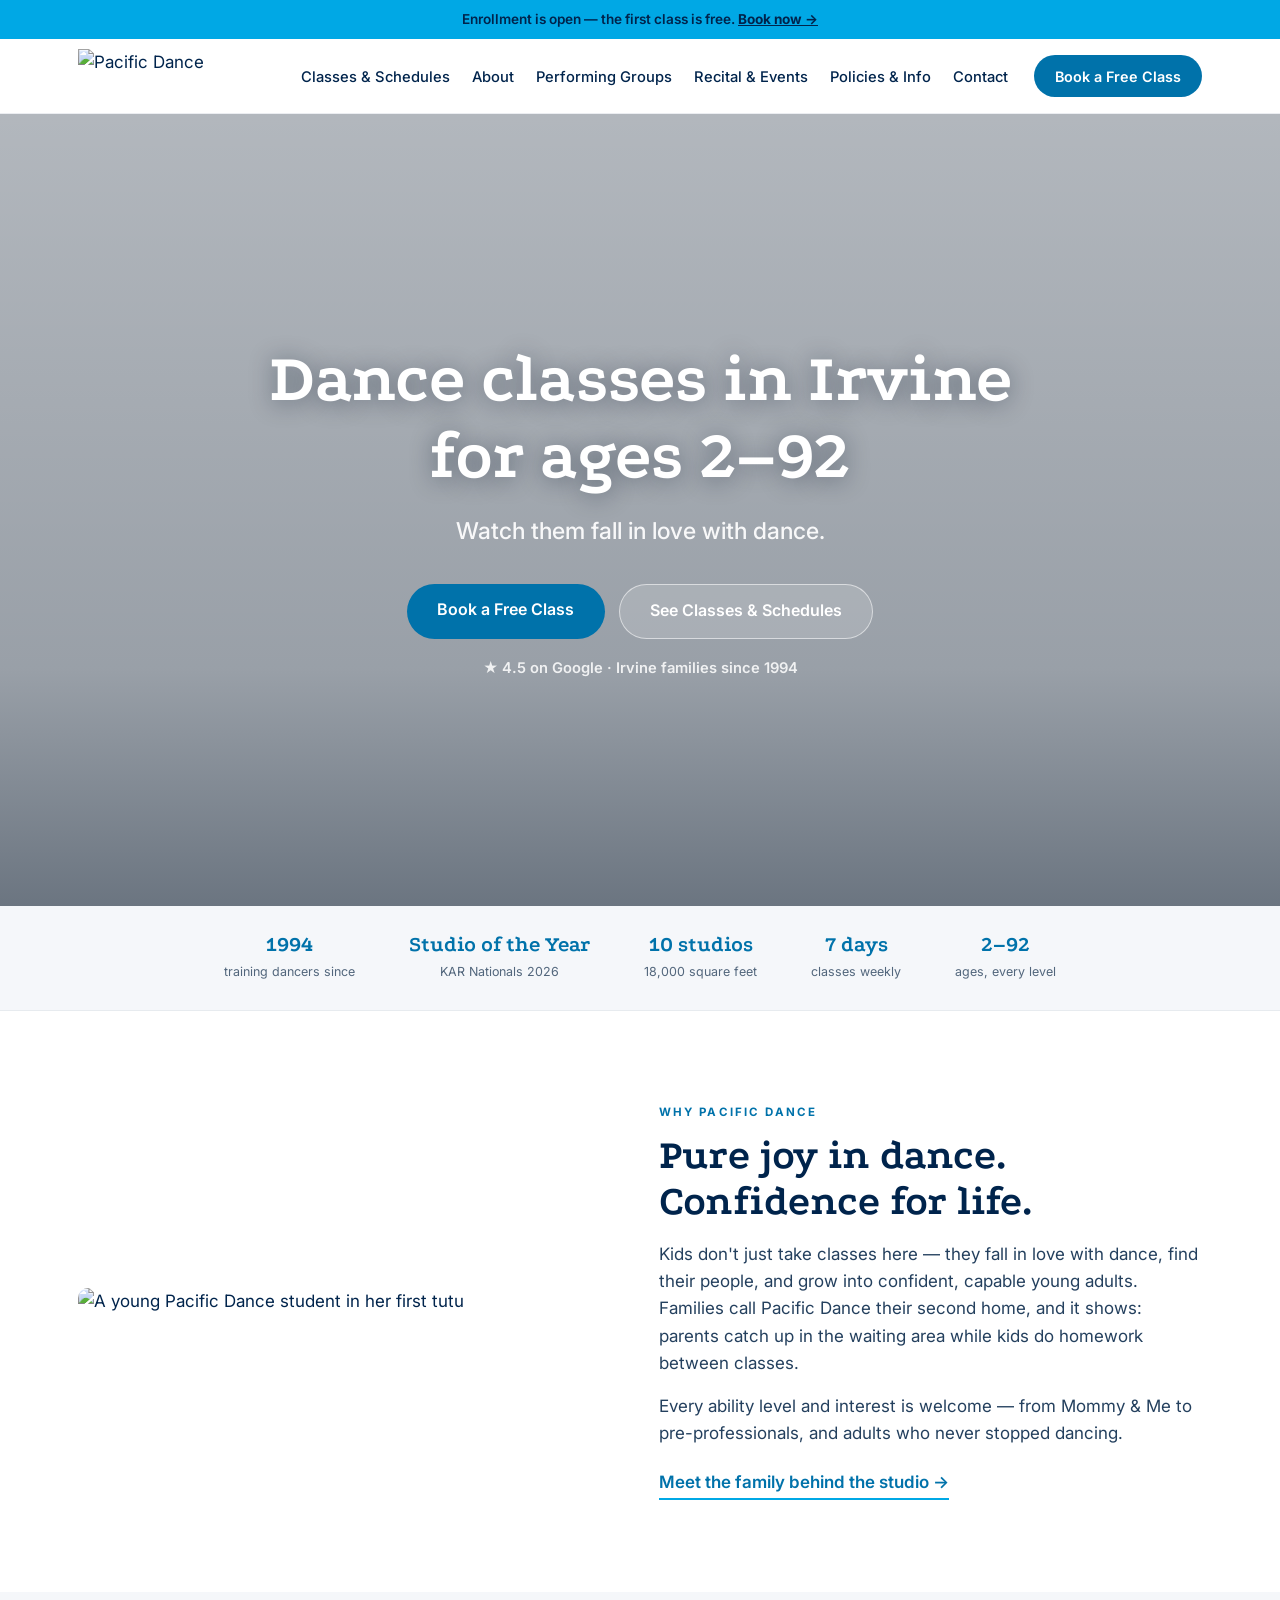
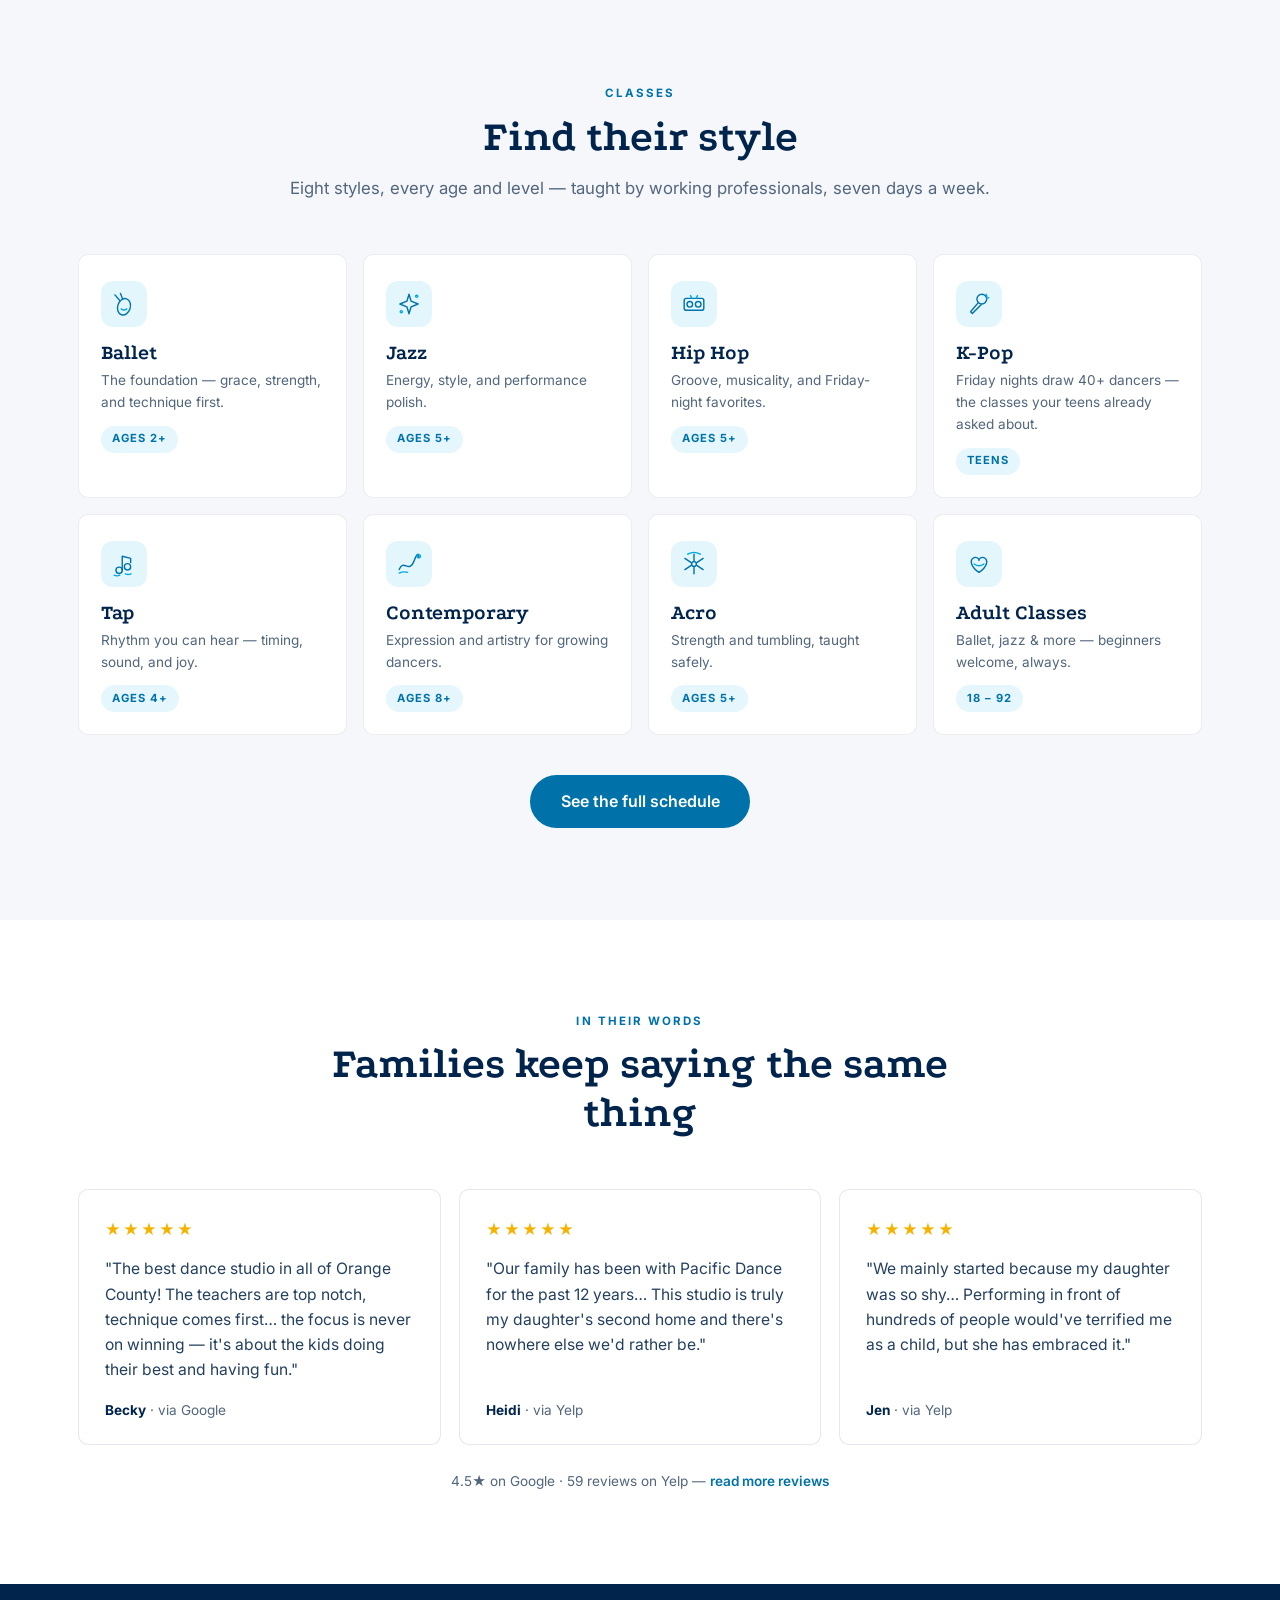
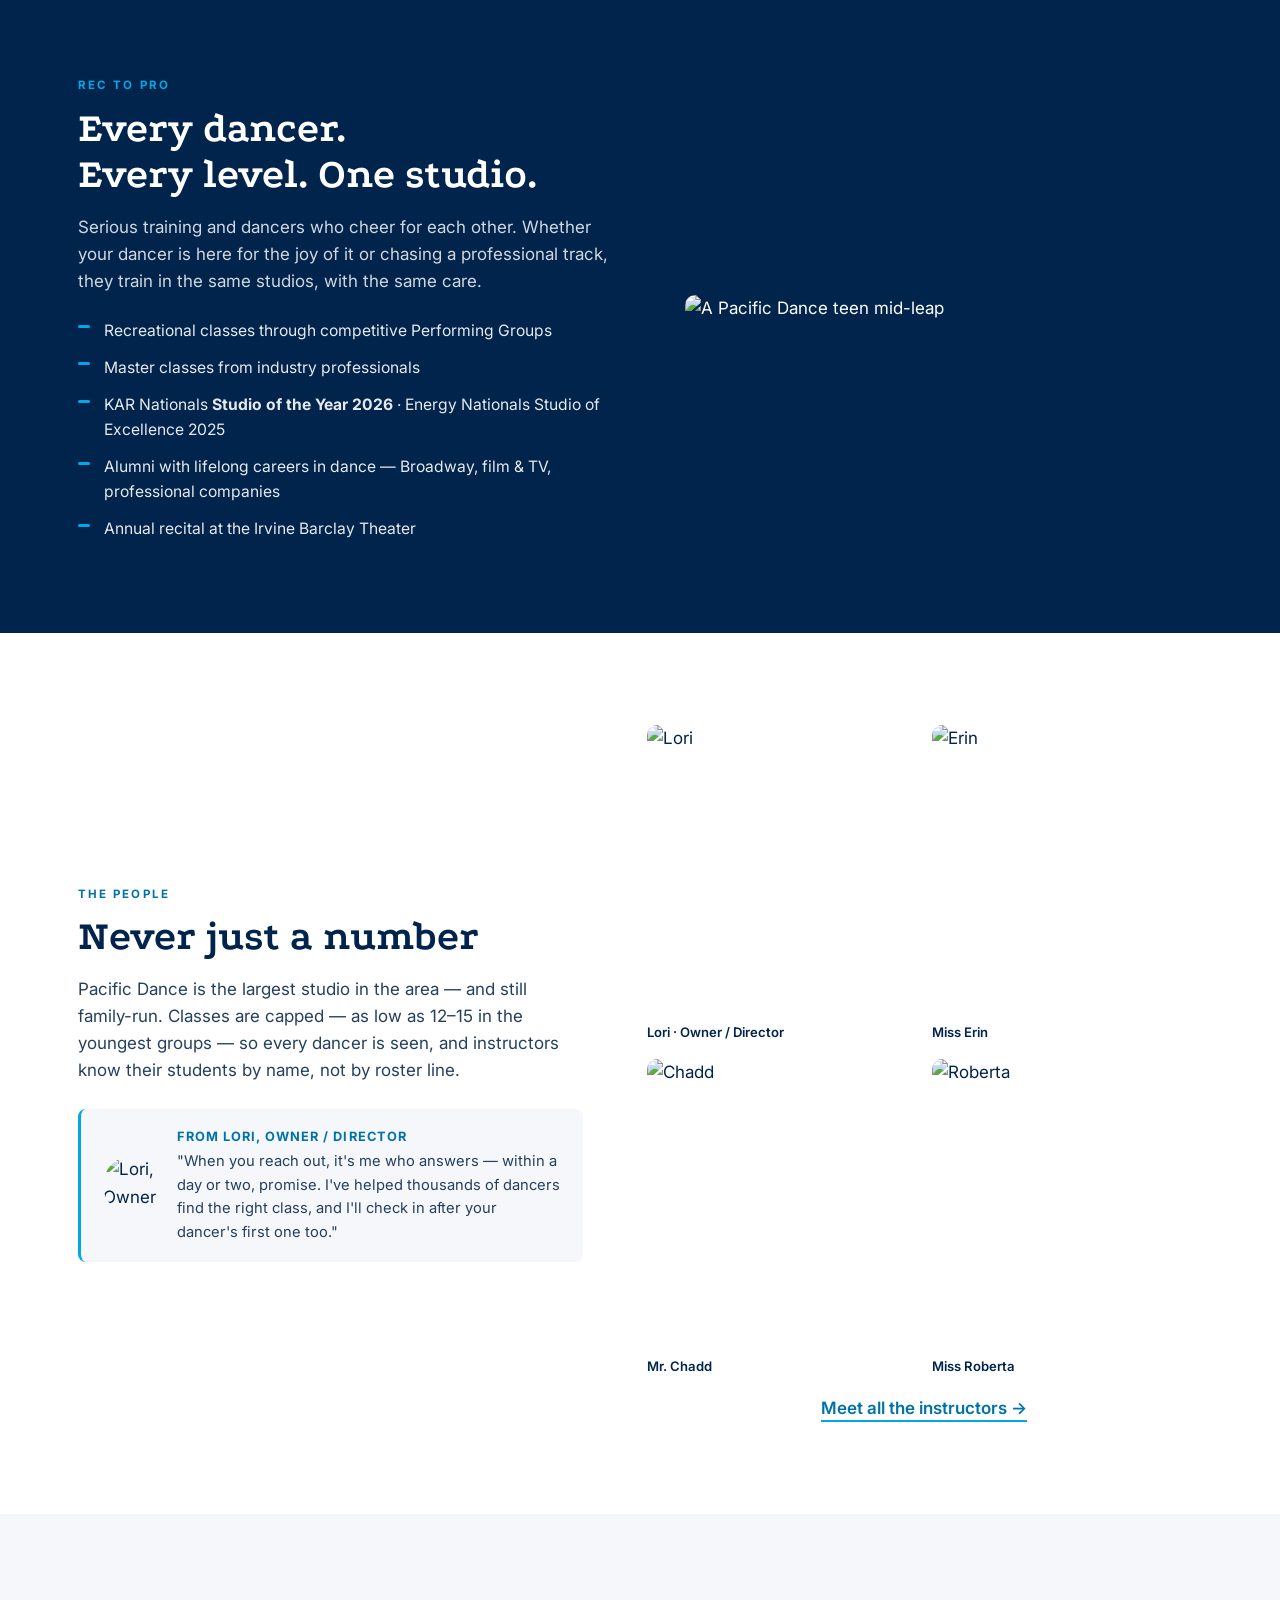
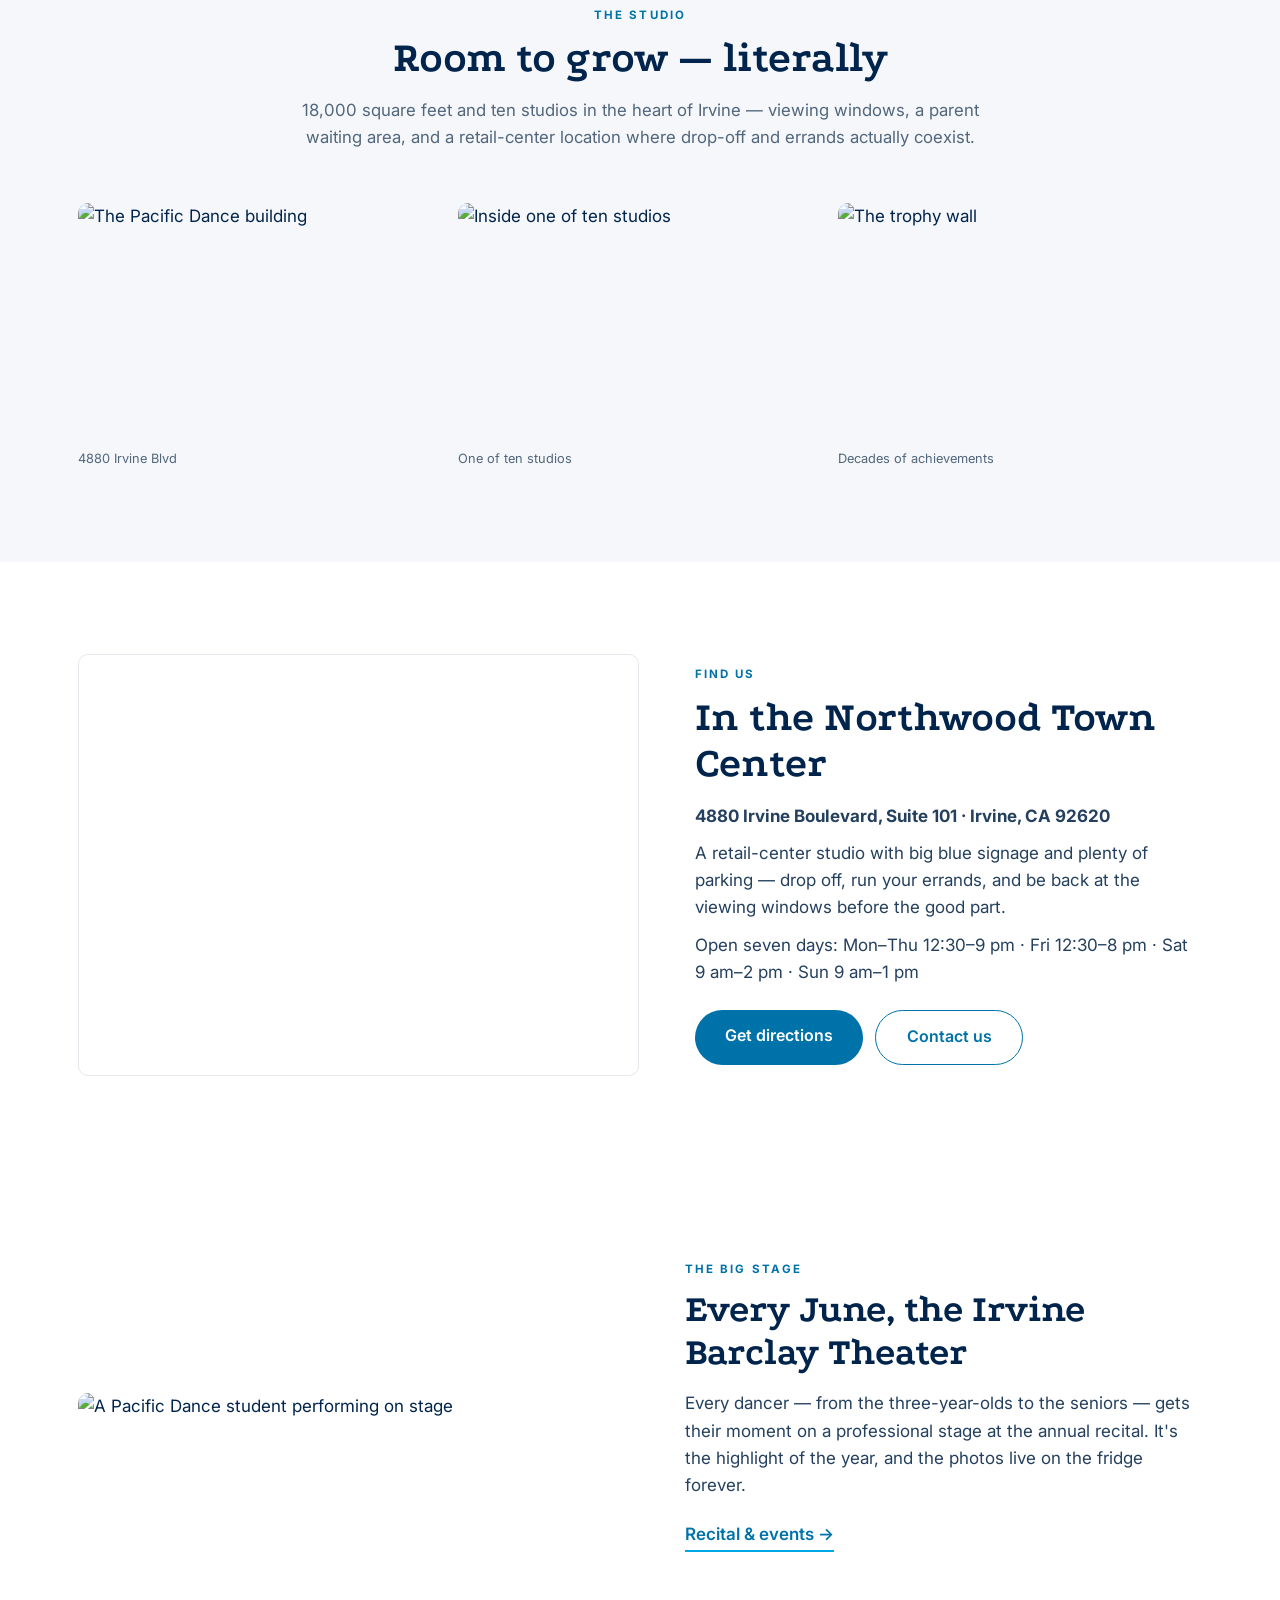
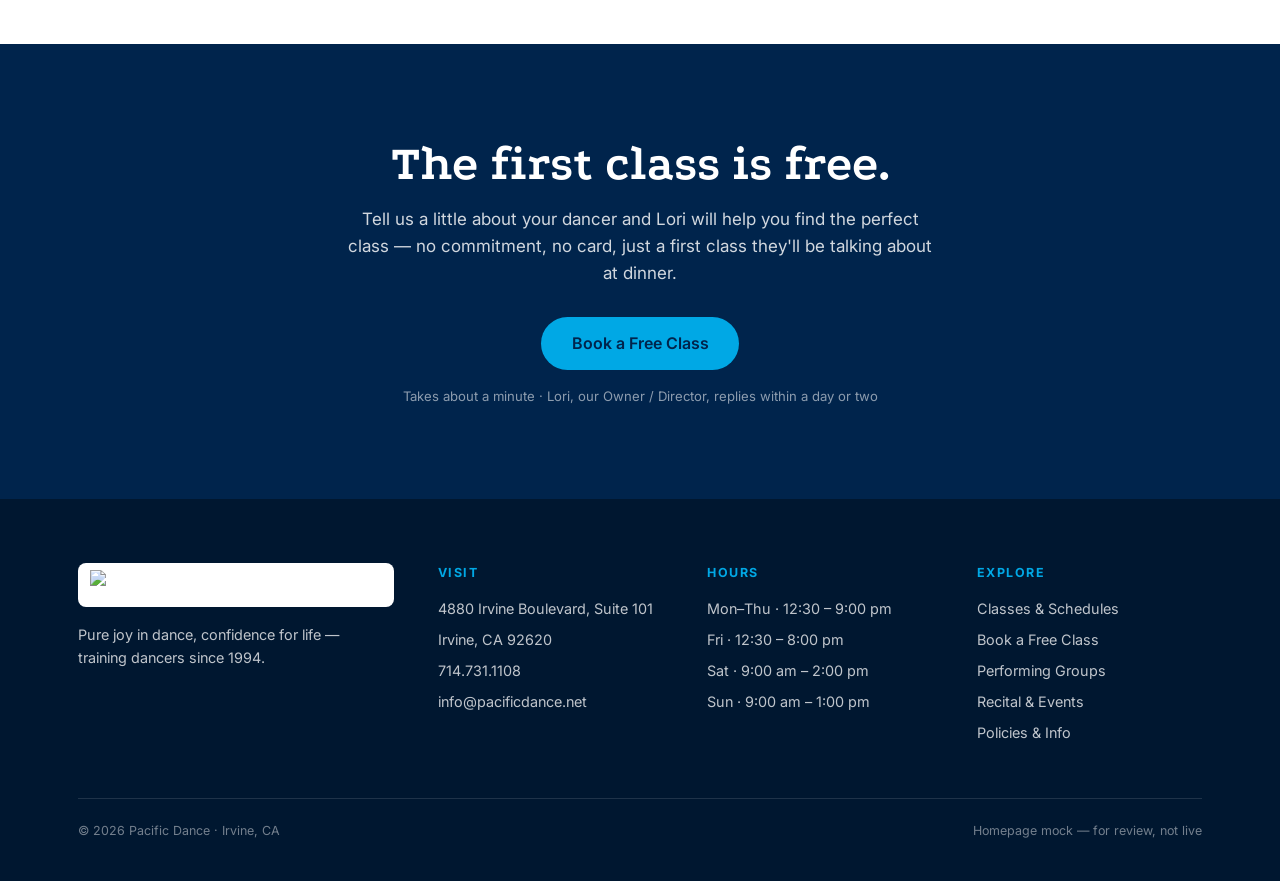
==== commit a1a3467e: "Site v2: implement client feedback round 1 (Tim/Ian notes, Jul 17) Homepage: bigger logo, brighter/m" ====
--- a/site/_home_src.html
+++ b/site/_home_src.html
@@ -14,7 +14,7 @@
 
 
 <!-- ============================ HEADER ============================ -->
-<div class="annbar">Fall enrollment is open — the first class is free. <a href="enroll.html">Book now →</a></div>
+<div class="annbar">Enrollment is open — the first class is free. <a href="enroll.html">Book now →</a></div>
 <header>
   <div class="wrap nav">
     <a class="logo" href="index.html"><img src="../assets/img/pd-logo.jpg" alt="Pacific Dance"></a>
@@ -53,7 +53,7 @@
     <div class="t"><b>1994</b><span>training dancers since</span></div>
     <div class="t"><b>Studio of the Year</b><span>KAR Nationals 2026</span></div>
     <div class="t"><b>10 studios</b><span>18,000 square feet</span></div>
-    <div class="t"><b>7 days</b><span>of classes, every week</span></div>
+    <div class="t"><b>7 days</b><span>classes weekly</span></div>
     <div class="t"><b>2–92</b><span>ages, every level</span></div>
   </div>
 </div>
@@ -66,7 +66,7 @@
       <div class="eyebrow">Why Pacific Dance</div>
       <h2>Pure joy in dance.<br>Confidence for life.</h2>
       <p>Kids don't just take classes here — they fall in love with dance, find their people, and grow into confident, capable young adults. Families call Pacific Dance their second home, and it shows: parents catch up in the waiting area while kids do homework between classes.</p>
-      <p>Every ability level and interest is welcome — from a first Mommy &amp; Me class to adults who never stopped dancing.</p>
+      <p>Every ability level and interest is welcome — from Mommy &amp; Me to pre-professionals, and adults who never stopped dancing.</p>
       <a class="link" href="about.html">Meet the family behind the studio →</a>
     </div>
   </div>
@@ -81,14 +81,14 @@
       <p>Eight styles, every age and level — taught by working professionals, seven days a week.</p>
     </div>
     <div class="stygrid">
-      <a class="sty" href="#"><span class="ico"><svg viewBox="0 0 40 40" fill="none" stroke="#0072AA" stroke-width="2" stroke-linecap="round" stroke-linejoin="round"><ellipse cx="20" cy="24" rx="9" ry="12" transform="rotate(18 20 24)"/><path d="M14 15 L7 7 M18 13 L15 5"/><path d="M16 27 q4 3 8 0" stroke="#00A8E5"/></svg></span><h3>Ballet</h3><p>The foundation — grace, strength, and technique first.</p><span class="age">Ages 2+</span></a>
-      <a class="sty" href="#"><span class="ico"><svg viewBox="0 0 40 40" fill="none" stroke="#0072AA" stroke-width="2" stroke-linecap="round" stroke-linejoin="round"><path d="M20 6 L23 16 L33 20 L23 24 L20 34 L17 24 L7 20 L17 16 Z"/><circle cx="31" cy="9" r="1.6" stroke="#00A8E5"/><circle cx="9" cy="31" r="1.6" stroke="#00A8E5"/></svg></span><h3>Jazz</h3><p>Energy, style, and performance polish.</p><span class="age">Ages 5+</span></a>
-      <a class="sty" href="#"><span class="ico"><svg viewBox="0 0 40 40" fill="none" stroke="#0072AA" stroke-width="2" stroke-linecap="round" stroke-linejoin="round"><rect x="6" y="12" width="28" height="17" rx="3"/><circle cx="14" cy="20.5" r="4"/><circle cx="26" cy="20.5" r="4"/><path d="M15 8 l2 4 M25 8 l-2 4" stroke="#00A8E5"/></svg></span><h3>Hip Hop</h3><p>Groove, musicality, and Friday-night favorites.</p><span class="age">Ages 5+</span></a>
-      <a class="sty" href="classes.html"><span class="ico"><svg viewBox="0 0 40 40" fill="none" stroke="#0072AA" stroke-width="2" stroke-linecap="round" stroke-linejoin="round"><circle cx="24" cy="13" r="7"/><path d="M19 18 L8 31 l2.5 2.5 L23 21"/><path d="M30 6 l1.5 3 M34 11 l-3 1" stroke="#00A8E5"/></svg></span><h3>K-Pop</h3><p>Friday nights draw 40+ dancers — the classes your teens already asked about.</p><span class="age">Teens</span></a>
-      <a class="sty" href="#"><span class="ico"><svg viewBox="0 0 40 40" fill="none" stroke="#0072AA" stroke-width="2" stroke-linecap="round" stroke-linejoin="round"><circle cx="13" cy="29" r="4.5"/><path d="M17.5 29 V9 l12 3 v6"/><circle cx="25" cy="24" r="4.5"/><path d="M6 36 q4 2 8 0 M22 34 q4 2 8 0" stroke="#00A8E5"/></svg></span><h3>Tap</h3><p>Rhythm you can hear — timing, sound, and joy.</p><span class="age">Ages 4+</span></a>
-      <a class="sty" href="#"><span class="ico"><svg viewBox="0 0 40 40" fill="none" stroke="#0072AA" stroke-width="2" stroke-linecap="round" stroke-linejoin="round"><path d="M6 28 C12 12, 20 34, 27 16 S 34 10, 34 10"/><circle cx="34" cy="9" r="2.4" stroke="#00A8E5"/><path d="M6 33 q6 -3 12 -1" stroke="#00A8E5"/></svg></span><h3>Contemporary</h3><p>Expression and artistry for growing dancers.</p><span class="age">Ages 8+</span></a>
-      <a class="sty" href="#"><span class="ico"><svg viewBox="0 0 40 40" fill="none" stroke="#0072AA" stroke-width="2" stroke-linecap="round" stroke-linejoin="round"><circle cx="20" cy="20" r="3.4"/><path d="M20 16 L20 6 M20 24 L20 34 M16 18 L7 12 M24 18 L33 12 M16 22 L7 28 M24 22 L33 28" /><path d="M11 6 a18 18 0 0 1 18 0" stroke="#00A8E5"/></svg></span><h3>Acro</h3><p>Strength and tumbling, taught safely.</p><span class="age">Ages 5+</span></a>
-      <a class="sty" href="#"><span class="ico"><svg viewBox="0 0 40 40" fill="none" stroke="#0072AA" stroke-width="2" stroke-linecap="round" stroke-linejoin="round"><path d="M20 32 C 8 24, 6 14, 13 11 c 4-1.6 7 1.5 7 4 c 0-2.5 3-5.6 7-4 c 7 3 5 13 -7 21 Z"/><path d="M13 20 q7 5 14 0" stroke="#00A8E5"/></svg></span><h3>Adult Classes</h3><p>Ballet, jazz &amp; more — beginners welcome, always.</p><span class="age">18 – 92</span></a>
+      <a class="sty" href="classes.html#ballet"><span class="ico"><svg viewBox="0 0 40 40" fill="none" stroke="#0072AA" stroke-width="2" stroke-linecap="round" stroke-linejoin="round"><ellipse cx="20" cy="24" rx="9" ry="12" transform="rotate(18 20 24)"/><path d="M14 15 L7 7 M18 13 L15 5"/><path d="M16 27 q4 3 8 0" stroke="#00A8E5"/></svg></span><h3>Ballet</h3><p>The foundation — grace, strength, and technique first.</p><span class="age">Ages 2+</span></a>
+      <a class="sty" href="classes.html#jazz"><span class="ico"><svg viewBox="0 0 40 40" fill="none" stroke="#0072AA" stroke-width="2" stroke-linecap="round" stroke-linejoin="round"><path d="M20 6 L23 16 L33 20 L23 24 L20 34 L17 24 L7 20 L17 16 Z"/><circle cx="31" cy="9" r="1.6" stroke="#00A8E5"/><circle cx="9" cy="31" r="1.6" stroke="#00A8E5"/></svg></span><h3>Jazz</h3><p>Energy, style, and performance polish.</p><span class="age">Ages 5+</span></a>
+      <a class="sty" href="classes.html#hip-hop"><span class="ico"><svg viewBox="0 0 40 40" fill="none" stroke="#0072AA" stroke-width="2" stroke-linecap="round" stroke-linejoin="round"><rect x="6" y="12" width="28" height="17" rx="3"/><circle cx="14" cy="20.5" r="4"/><circle cx="26" cy="20.5" r="4"/><path d="M15 8 l2 4 M25 8 l-2 4" stroke="#00A8E5"/></svg></span><h3>Hip Hop</h3><p>Groove, musicality, and Friday-night favorites.</p><span class="age">Ages 5+</span></a>
+      <a class="sty" href="classes.html#k-pop"><span class="ico"><svg viewBox="0 0 40 40" fill="none" stroke="#0072AA" stroke-width="2" stroke-linecap="round" stroke-linejoin="round"><circle cx="24" cy="13" r="7"/><path d="M19 18 L8 31 l2.5 2.5 L23 21"/><path d="M30 6 l1.5 3 M34 11 l-3 1" stroke="#00A8E5"/></svg></span><h3>K-Pop</h3><p>Friday nights draw 40+ dancers — the classes your teens already asked about.</p><span class="age">Teens</span></a>
+      <a class="sty" href="classes.html#tap"><span class="ico"><svg viewBox="0 0 40 40" fill="none" stroke="#0072AA" stroke-width="2" stroke-linecap="round" stroke-linejoin="round"><circle cx="13" cy="29" r="4.5"/><path d="M17.5 29 V9 l12 3 v6"/><circle cx="25" cy="24" r="4.5"/><path d="M6 36 q4 2 8 0 M22 34 q4 2 8 0" stroke="#00A8E5"/></svg></span><h3>Tap</h3><p>Rhythm you can hear — timing, sound, and joy.</p><span class="age">Ages 4+</span></a>
+      <a class="sty" href="classes.html#contemporary"><span class="ico"><svg viewBox="0 0 40 40" fill="none" stroke="#0072AA" stroke-width="2" stroke-linecap="round" stroke-linejoin="round"><path d="M6 28 C12 12, 20 34, 27 16 S 34 10, 34 10"/><circle cx="34" cy="9" r="2.4" stroke="#00A8E5"/><path d="M6 33 q6 -3 12 -1" stroke="#00A8E5"/></svg></span><h3>Contemporary</h3><p>Expression and artistry for growing dancers.</p><span class="age">Ages 8+</span></a>
+      <a class="sty" href="classes.html#acro"><span class="ico"><svg viewBox="0 0 40 40" fill="none" stroke="#0072AA" stroke-width="2" stroke-linecap="round" stroke-linejoin="round"><circle cx="20" cy="20" r="3.4"/><path d="M20 16 L20 6 M20 24 L20 34 M16 18 L7 12 M24 18 L33 12 M16 22 L7 28 M24 22 L33 28" /><path d="M11 6 a18 18 0 0 1 18 0" stroke="#00A8E5"/></svg></span><h3>Acro</h3><p>Strength and tumbling, taught safely.</p><span class="age">Ages 5+</span></a>
+      <a class="sty" href="classes.html#adult"><span class="ico"><svg viewBox="0 0 40 40" fill="none" stroke="#0072AA" stroke-width="2" stroke-linecap="round" stroke-linejoin="round"><path d="M20 32 C 8 24, 6 14, 13 11 c 4-1.6 7 1.5 7 4 c 0-2.5 3-5.6 7-4 c 7 3 5 13 -7 21 Z"/><path d="M13 20 q7 5 14 0" stroke="#00A8E5"/></svg></span><h3>Adult Classes</h3><p>Ballet, jazz &amp; more — beginners welcome, always.</p><span class="age">18 – 92</span></a>
     </div>
     <div class="allcta"><a class="btn btn-primary" href="classes.html">See the full schedule</a></div>
   </div>
@@ -128,15 +128,14 @@
     <div>
       <div class="eyebrow">Rec to pro</div>
       <h2>Every dancer.<br>Every level. One studio.</h2>
-      <p>Serious training, from teammates who cheer for each other. Whether your dancer is here for the joy of it or chasing a professional track, they train in the same studios, with the same care.</p>
+      <p>Serious training and dancers who cheer for each other. Whether your dancer is here for the joy of it or chasing a professional track, they train in the same studios, with the same care.</p>
       <ul>
-        <li>Recreational classes through competitive Performing Groups &amp; PD Elite</li>
+        <li>Recreational classes through competitive Performing Groups</li>
         <li>Master classes from industry professionals</li>
         <li>KAR Nationals <b>Studio of the Year 2026</b> · Energy Nationals Studio of Excellence 2025</li>
         <li>Alumni with lifelong careers in dance — Broadway, film &amp; TV, professional companies</li>
         <li>Annual recital at the Irvine Barclay Theater</li>
       </ul>
-      <a class="btn btn-white" href="performing-groups.html">Explore Performing Groups</a>
     </div>
     <img src="../assets/img/leap-denim.jpg" alt="A Pacific Dance teen mid-leap">
   </div>
@@ -150,13 +149,13 @@
       <h2>Never just a number</h2>
       <p>Pacific Dance is the largest studio in the area — and still family-run. Classes are capped — as low as 12–15 in the youngest groups — so every dancer is seen, and instructors know their students by name, not by roster line.</p>
       <div class="lori-note">
-        <img src="../assets/img/instr-lori.jpg" alt="Lori, co-owner of Pacific Dance">
-        <p><b>From Lori, co-owner</b>"When you reach out, it's me who answers — within two days, promise. I've helped thousands of dancers find the right class, and I'll check in after your dancer's first one too."</p>
+        <img src="../assets/img/instr-lori.jpg" alt="Lori, Owner / Director of Pacific Dance">
+        <p><b>From Lori, Owner / Director</b>"When you reach out, it's me who answers — within a day or two, promise. I've helped thousands of dancers find the right class, and I'll check in after your dancer's first one too."</p>
       </div>
     </div>
     <div>
       <div class="faces">
-        <div class="face"><img src="../assets/img/instr-lori.jpg" alt="Lori"><span>Lori · Co-owner &amp; Director</span></div>
+        <div class="face"><img src="../assets/img/instr-lori.jpg" alt="Lori"><span>Lori · Owner / Director</span></div>
         <div class="face"><img src="../assets/img/instr-erin.jpg" alt="Erin"><span>Miss Erin</span></div>
         <div class="face"><img src="../assets/img/instr-chadd.jpg" alt="Chadd"><span>Mr. Chadd</span></div>
         <div class="face"><img src="../assets/img/instr-roberta.jpg" alt="Roberta"><span>Miss Roberta</span></div>
@@ -177,7 +176,7 @@
     <div class="facgrid">
       <figure><img src="../assets/img/ba-ediface-after.jpg" alt="The Pacific Dance building"><figcaption>4880 Irvine Blvd</figcaption></figure>
       <figure><img src="../assets/img/ba-studio-after.jpg" alt="Inside one of ten studios"><figcaption>One of ten studios</figcaption></figure>
-      <figure><img src="../assets/img/ba-trophy-after.jpg" alt="The trophy wall"><figcaption>Four decades of hardware</figcaption></figure>
+      <figure><img src="../assets/img/ba-trophy-after.jpg" alt="The trophy wall"><figcaption>Decades of achievements</figcaption></figure>
     </div>
   </div>
 </section>
@@ -186,7 +185,7 @@
 <section class="block findus">
   <div class="wrap grid">
     <div class="mapwrap">
-      <iframe title="Map to Pacific Dance" src="https://www.google.com/maps?q=4880+Irvine+Blvd+Suite+101,+Irvine,+CA+92620&output=embed" width="100%" height="420" style="border:0; display:block"></iframe>
+      <iframe title="Map to Pacific Dance" src="https://www.google.com/maps?q=Pacific+Dance,+4880+Irvine+Blvd+%23101,+Irvine,+CA+92620&output=embed" width="100%" height="420" style="border:0; display:block"></iframe>
     </div>
     <div>
       <div class="eyebrow">Find us</div>
@@ -209,7 +208,7 @@
     <div>
       <div class="eyebrow">The big stage</div>
       <h2>Every June, the Irvine Barclay Theater</h2>
-      <p>Every dancer — from the two-year-olds to the seniors — gets their moment on a professional stage at the annual recital. It's the highlight of the year, and the photos live on the fridge forever.</p>
+      <p>Every dancer — from the three-year-olds to the seniors — gets their moment on a professional stage at the annual recital. It's the highlight of the year, and the photos live on the fridge forever.</p>
       <a class="link" href="recital.html">Recital &amp; events →</a>
     </div>
   </div>
@@ -220,8 +219,8 @@
   <div class="wrap">
     <h2>The first class is free.</h2>
     <p>Tell us a little about your dancer and Lori will help you find the perfect class — no commitment, no card, just a first class they'll be talking about at dinner.</p>
-    <a class="btn btn-primary" href="#" style="background:var(--sky); color:var(--navy)">Book a Free Class</a>
-    <small>Takes about a minute · Lori, our co-owner, replies within two days</small>
+    <a class="btn btn-primary" href="enroll.html" style="background:var(--sky); color:var(--navy)">Book a Free Class</a>
+    <small>Takes about a minute · Lori, our Owner / Director, replies within a day or two</small>
   </div>
 </section>
 
--- a/site/site.css
+++ b/site/site.css
@@ -41,7 +41,7 @@
 header { position: sticky; top: 0; z-index: 50; background: #fff;
   border-bottom: 1px solid rgba(0,36,76,.08); }
 .nav { display: flex; align-items: center; gap: 26px; height: 74px; }
-.nav .logo img { height: 40px; }
+.nav .logo img { height: 54px; }
 .nav ul { display: flex; flex-wrap: nowrap; gap: 22px; list-style: none; margin-left: auto; }
 .nav ul a { font-size: .92rem; font-weight: 500; color: var(--navy); white-space: nowrap; }
 .nav ul a:hover { color: var(--royal); }
@@ -49,9 +49,10 @@
 
 /* ============================ hero ============================ */
 .hero { position: relative; min-height: 88vh; display: grid; place-items: center; overflow: hidden; color: #fff; }
-.hero video { position: absolute; inset: 0; width: 100%; height: 100%; object-fit: cover; }
+.hero video { position: absolute; inset: 0; width: 100%; height: 100%; object-fit: cover;
+  filter: brightness(1.12) saturate(1.2); }
 .hero .overlay { position: absolute; inset: 0;
-  background: linear-gradient(180deg, rgba(0,17,37,.45) 0%, rgba(0,17,37,.55) 70%, rgba(0,17,37,.72) 100%); }
+  background: linear-gradient(180deg, rgba(0,17,37,.30) 0%, rgba(0,17,37,.40) 70%, rgba(0,17,37,.58) 100%); }
 .hero .inner { position: relative; text-align: center; padding: 120px 24px; max-width: 880px; }
 .hero h1 { font-size: clamp(2.6rem, 6vw, 4.3rem); text-shadow: 0 2px 24px rgba(0,17,37,.45); }
 .hero .sub { margin-top: 18px; font-size: clamp(1.1rem, 2.2vw, 1.45rem); font-weight: 500; color: rgba(255,255,255,.92); }
@@ -90,7 +91,7 @@
 .styles .allcta { text-align: center; margin-top: 40px; }
 
 /* ============================ reviews ============================ */
-.reviews .car { display: grid; grid-template-columns: repeat(3, 1fr); gap: 18px; }
+.car { display: grid; grid-template-columns: repeat(3, 1fr); gap: 18px; }
 .rev { background: #fff; border: 1px solid rgba(0,36,76,.1); border-radius: var(--radius);
   padding: 28px 26px 22px; display: flex; flex-direction: column; }
 .rev .stars { color: #F5B301; letter-spacing: 2px; font-size: .95rem; }
@@ -127,6 +128,7 @@
 /* ============================ facility strip ============================ */
 .facility { background: var(--mist); }
 .facgrid { display: grid; grid-template-columns: repeat(3, 1fr); gap: 16px; }
+.facgrid.cols2 { grid-template-columns: repeat(2, 1fr); }
 .facgrid figure { border-radius: 0; }
 .facgrid img { width: 100%; aspect-ratio: 16/10.5; object-fit: cover; border-radius: var(--radius); }
 .facgrid figcaption { color: var(--slate); font-size: .8rem; padding-top: 8px; }
@@ -161,8 +163,8 @@
   .nav ul { display: none; }
 }
 @media (max-width: 980px) {
-  .stygrid { grid-template-columns: repeat(2, 1fr); }
-  .reviews .car { grid-template-columns: 1fr; }
+  .stygrid { grid-template-columns: repeat(2, minmax(0, 1fr)); }
+  .car { grid-template-columns: 1fr; }
   .joy .grid, .every .grid, .people .grid, .recital .grid { grid-template-columns: 1fr; gap: 36px; }
   .facgrid { grid-template-columns: 1fr; }
   footer .cols { grid-template-columns: 1fr 1fr; }
@@ -260,6 +262,7 @@
 
 /* generic two-col content */
 .twocol { display: grid; grid-template-columns: 1fr 1fr; gap: 44px; align-items: start; }
+.threecol { display: grid; grid-template-columns: 1fr 1fr 1fr; gap: 24px; align-items: start; }
 .card-p { background: #fff; border: 1px solid rgba(0,36,76,.09); border-radius: var(--radius); padding: 26px; }
 .card-p h3 { font-size: 1.25rem; }
 .card-p p, .card-p li { font-size: .92rem; color: #24405e; }
@@ -272,6 +275,8 @@
 @media (max-width: 980px) {
   .biogrid { grid-template-columns: repeat(2, 1fr); }
   .twocol { grid-template-columns: 1fr; }
+  .threecol { grid-template-columns: 1fr; }
+  .facgrid.cols2 { grid-template-columns: 1fr; }
   .sched { display: block; overflow-x: auto; }
 }
 
@@ -322,3 +327,6 @@
 .lori-promise img { width: 54px; height: 54px; border-radius: 50%; object-fit: cover; object-position: 50% 25%; flex-shrink: 0; }
 .lori-promise p { margin: 0; font-size: .86rem; line-height: 1.5; color: #24405e; }
 .lori-promise b { color: var(--navy); }
+
+/* anchor targets clear the sticky header */
+.acc { scroll-margin-top: 96px; }
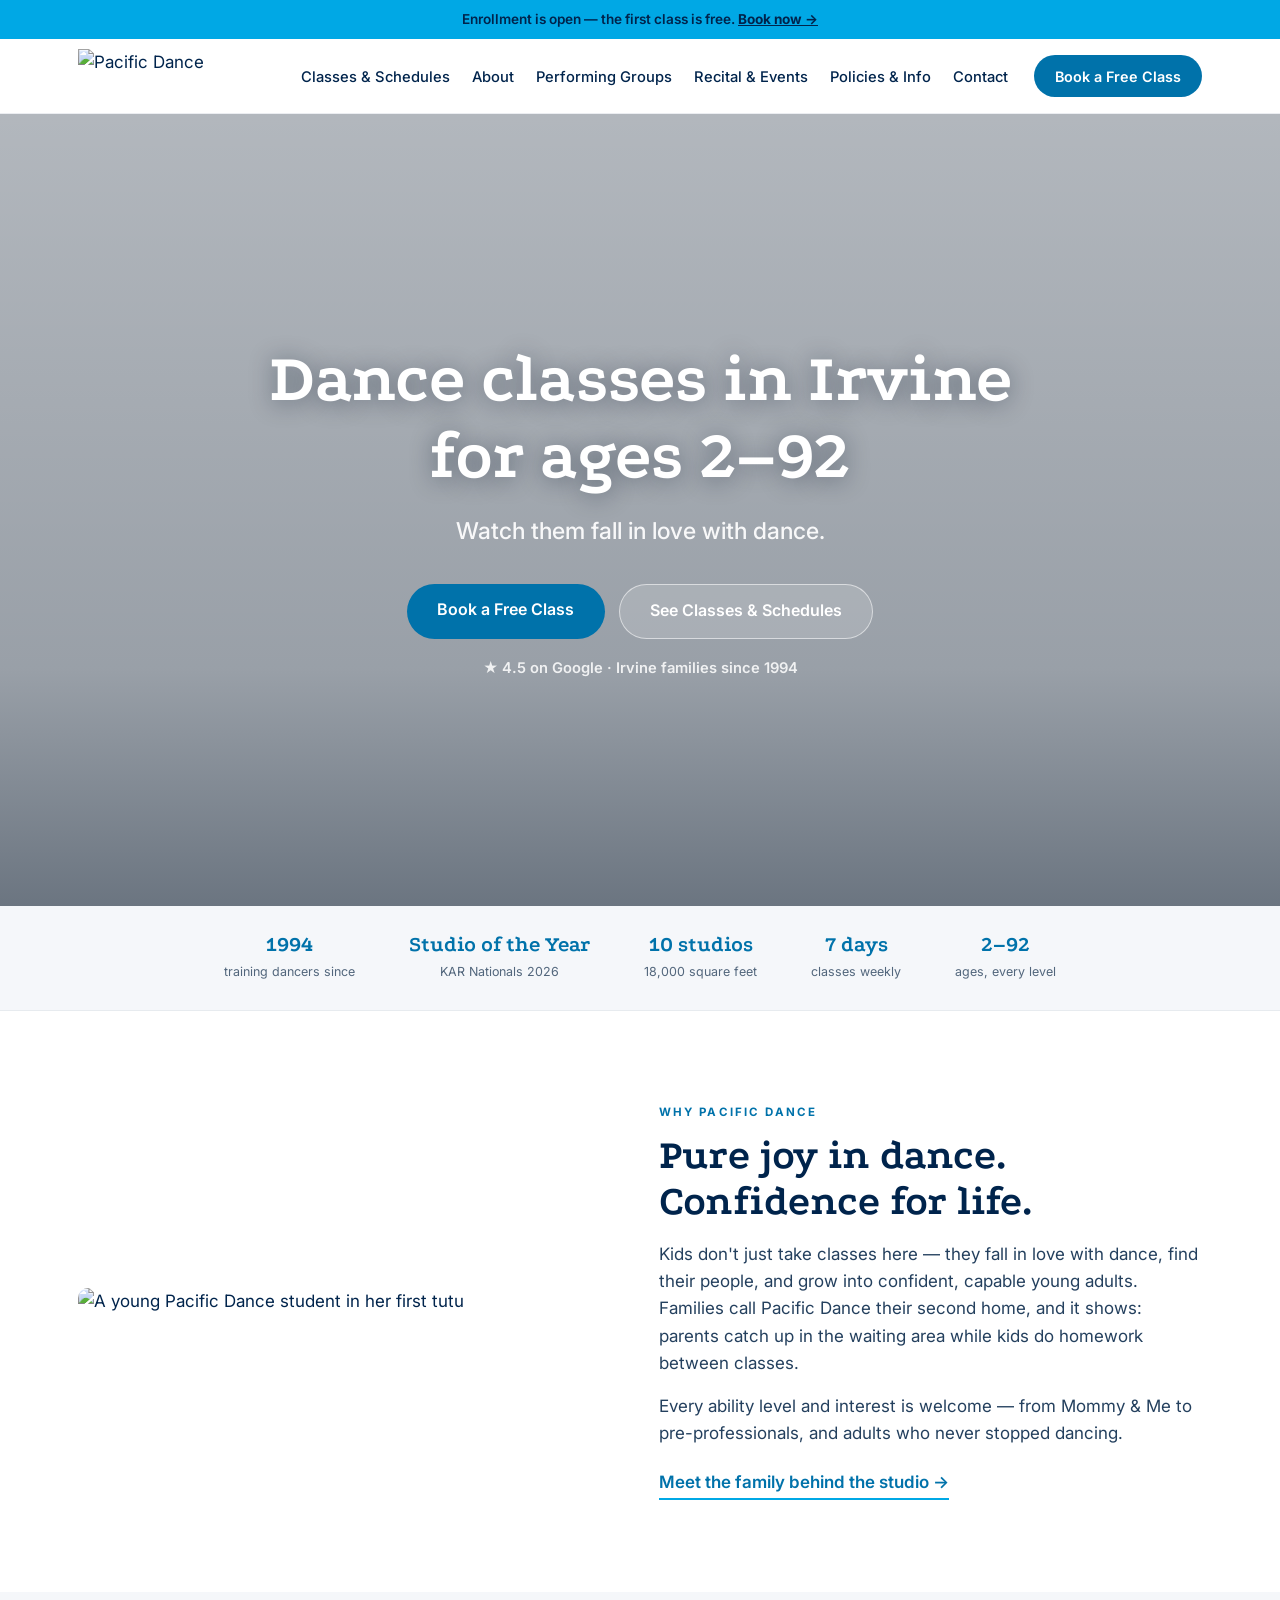
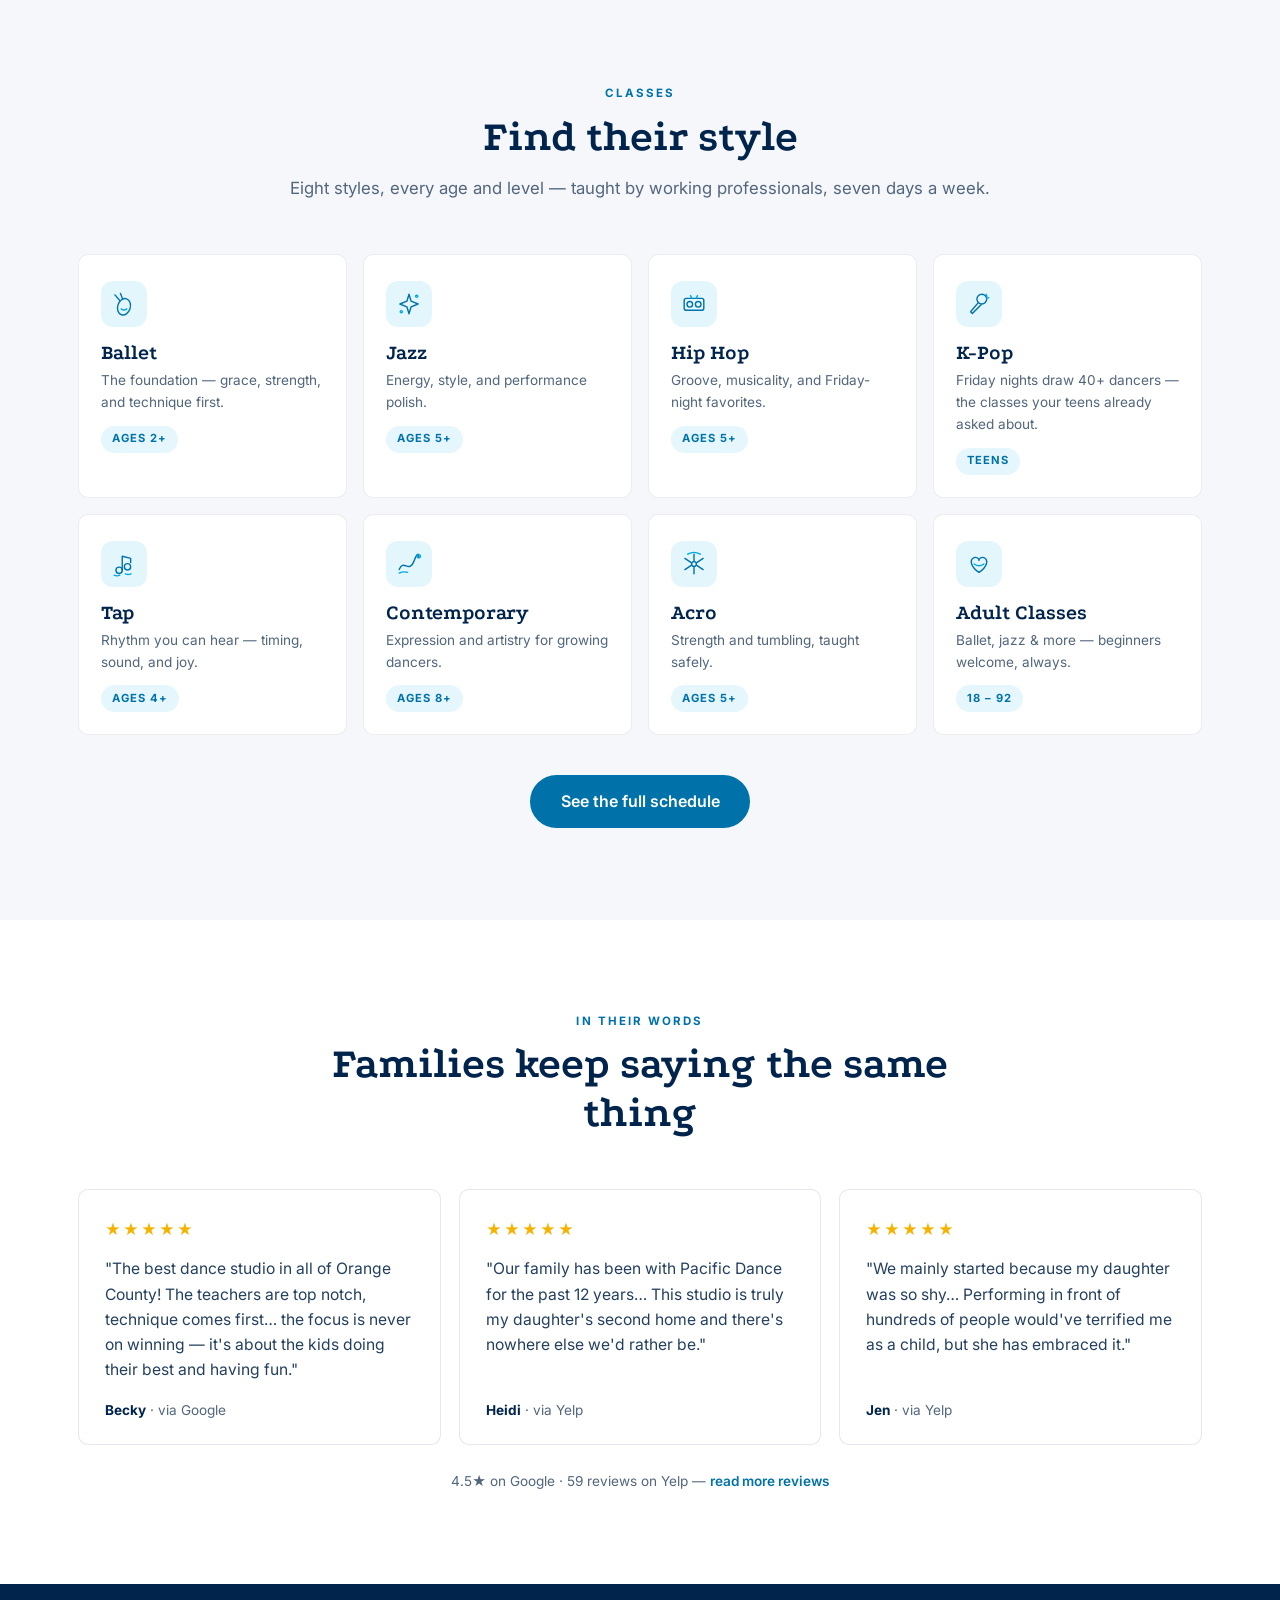
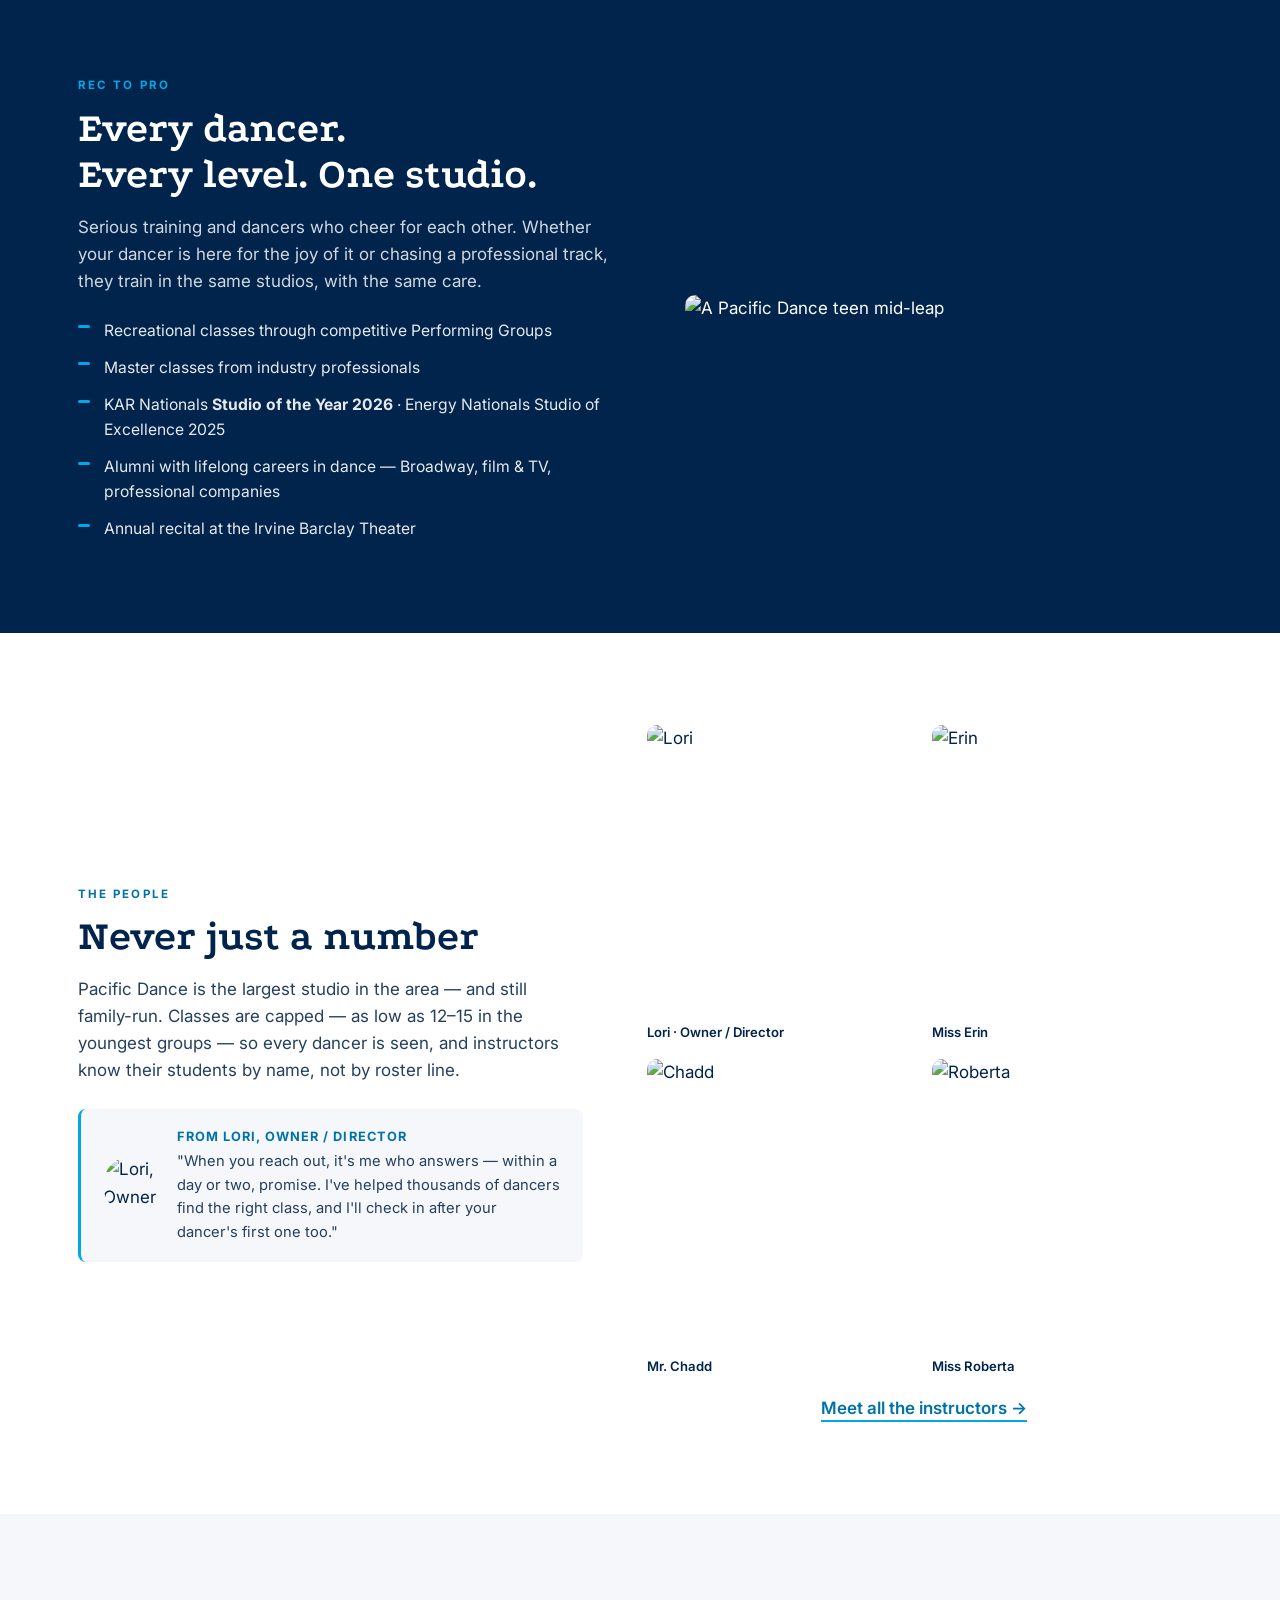
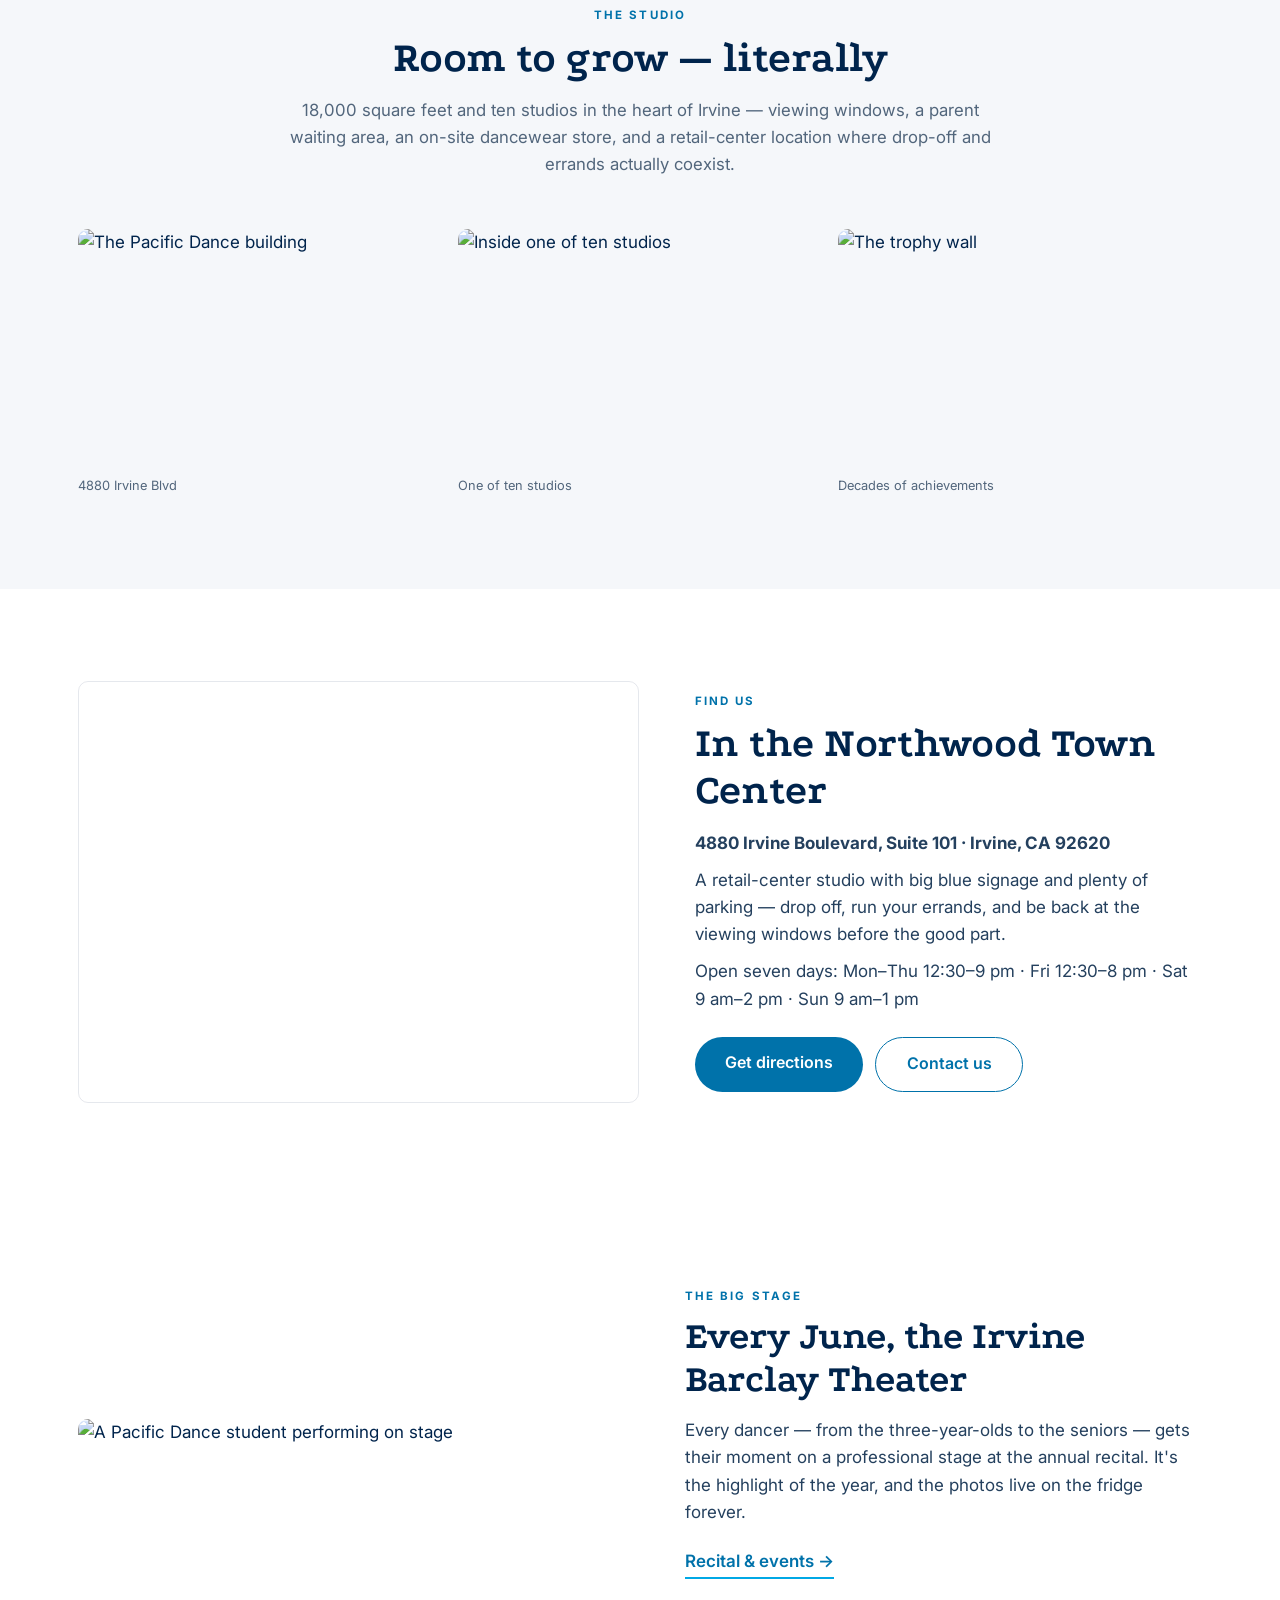
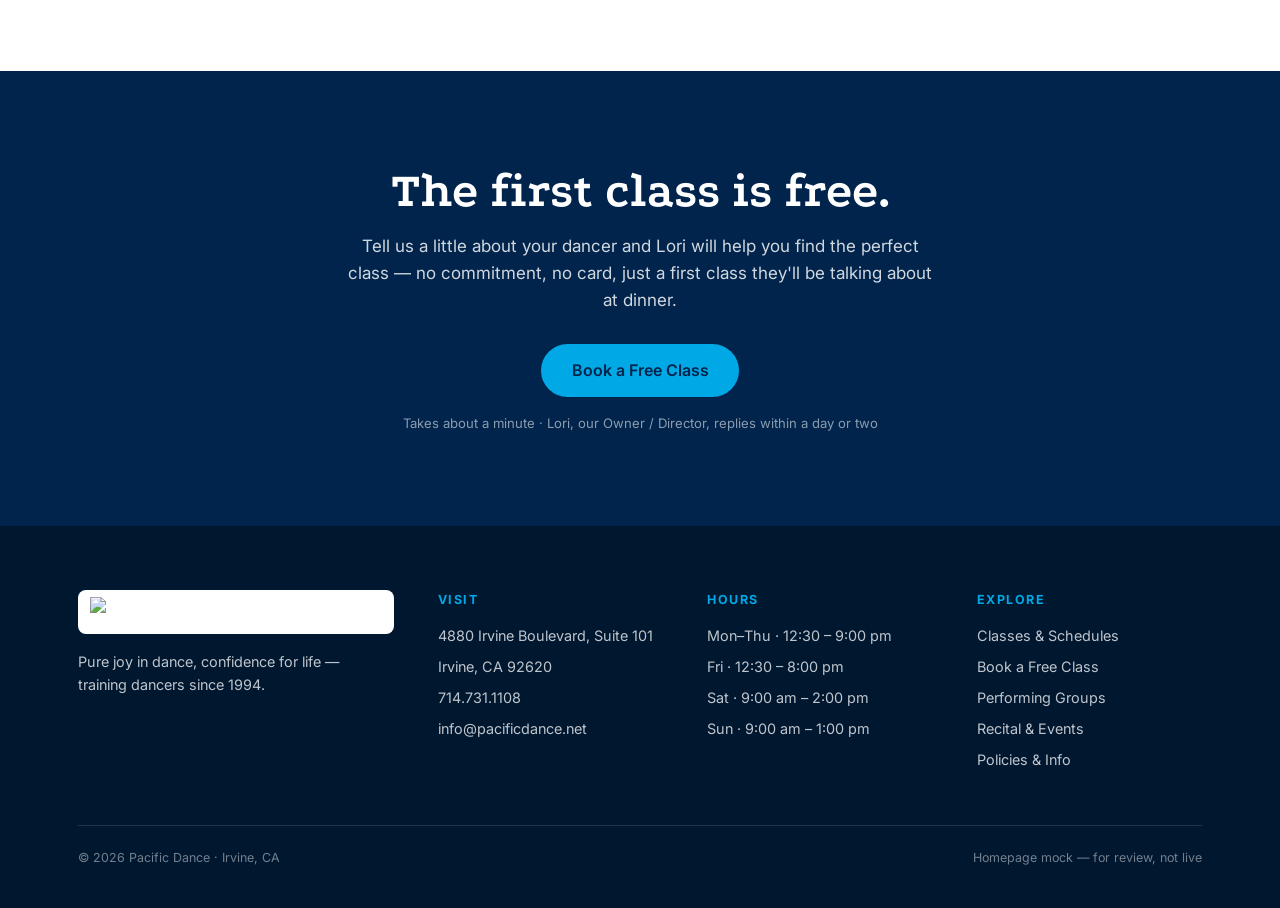
==== commit 3c56ee63: "Homepage facility: mention on-site Pacific Dancewear store (client note)" ====
--- a/site/_home_src.html
+++ b/site/_home_src.html
@@ -8,7 +8,7 @@
 <link rel="preconnect" href="https://fonts.googleapis.com">
 <link rel="preconnect" href="https://fonts.gstatic.com" crossorigin>
 <link href="https://fonts.googleapis.com/css2?family=Podkova:wght@400;500;600;700;800&family=Inter:ital,wght@0,400;0,500;0,600;0,700;1,400&display=swap" rel="stylesheet">
-<link rel="stylesheet" href="site.css?v=1">
+<link rel="stylesheet" href="site.css?v=6">
 </head>
 <body>
 
@@ -171,7 +171,7 @@
     <div class="head-c">
       <div class="eyebrow">The studio</div>
       <h2>Room to grow — literally</h2>
-      <p>18,000 square feet and ten studios in the heart of Irvine — viewing windows, a parent waiting area, and a retail-center location where drop-off and errands actually coexist.</p>
+      <p>18,000 square feet and ten studios in the heart of Irvine — viewing windows, a parent waiting area, an on-site dancewear store, and a retail-center location where drop-off and errands actually coexist.</p>
     </div>
     <div class="facgrid">
       <figure><img src="../assets/img/ba-ediface-after.jpg" alt="The Pacific Dance building"><figcaption>4880 Irvine Blvd</figcaption></figure>
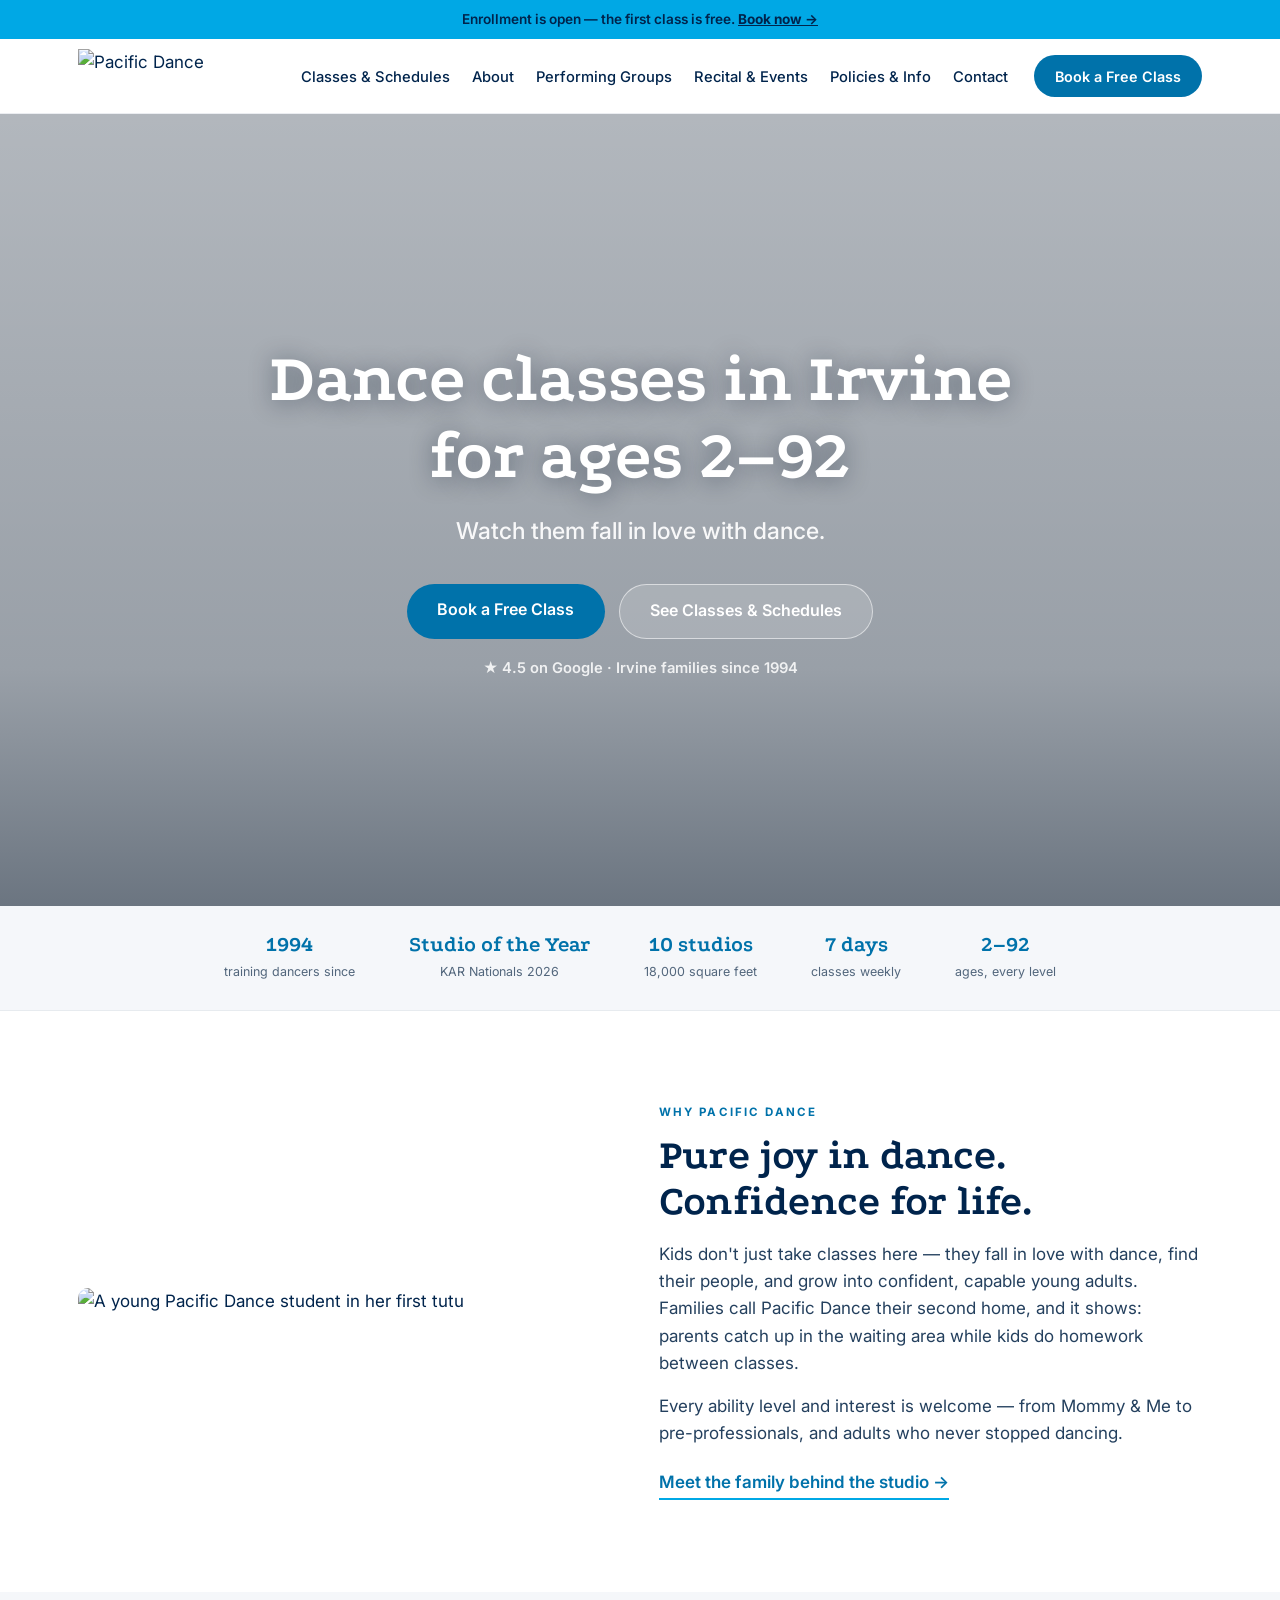
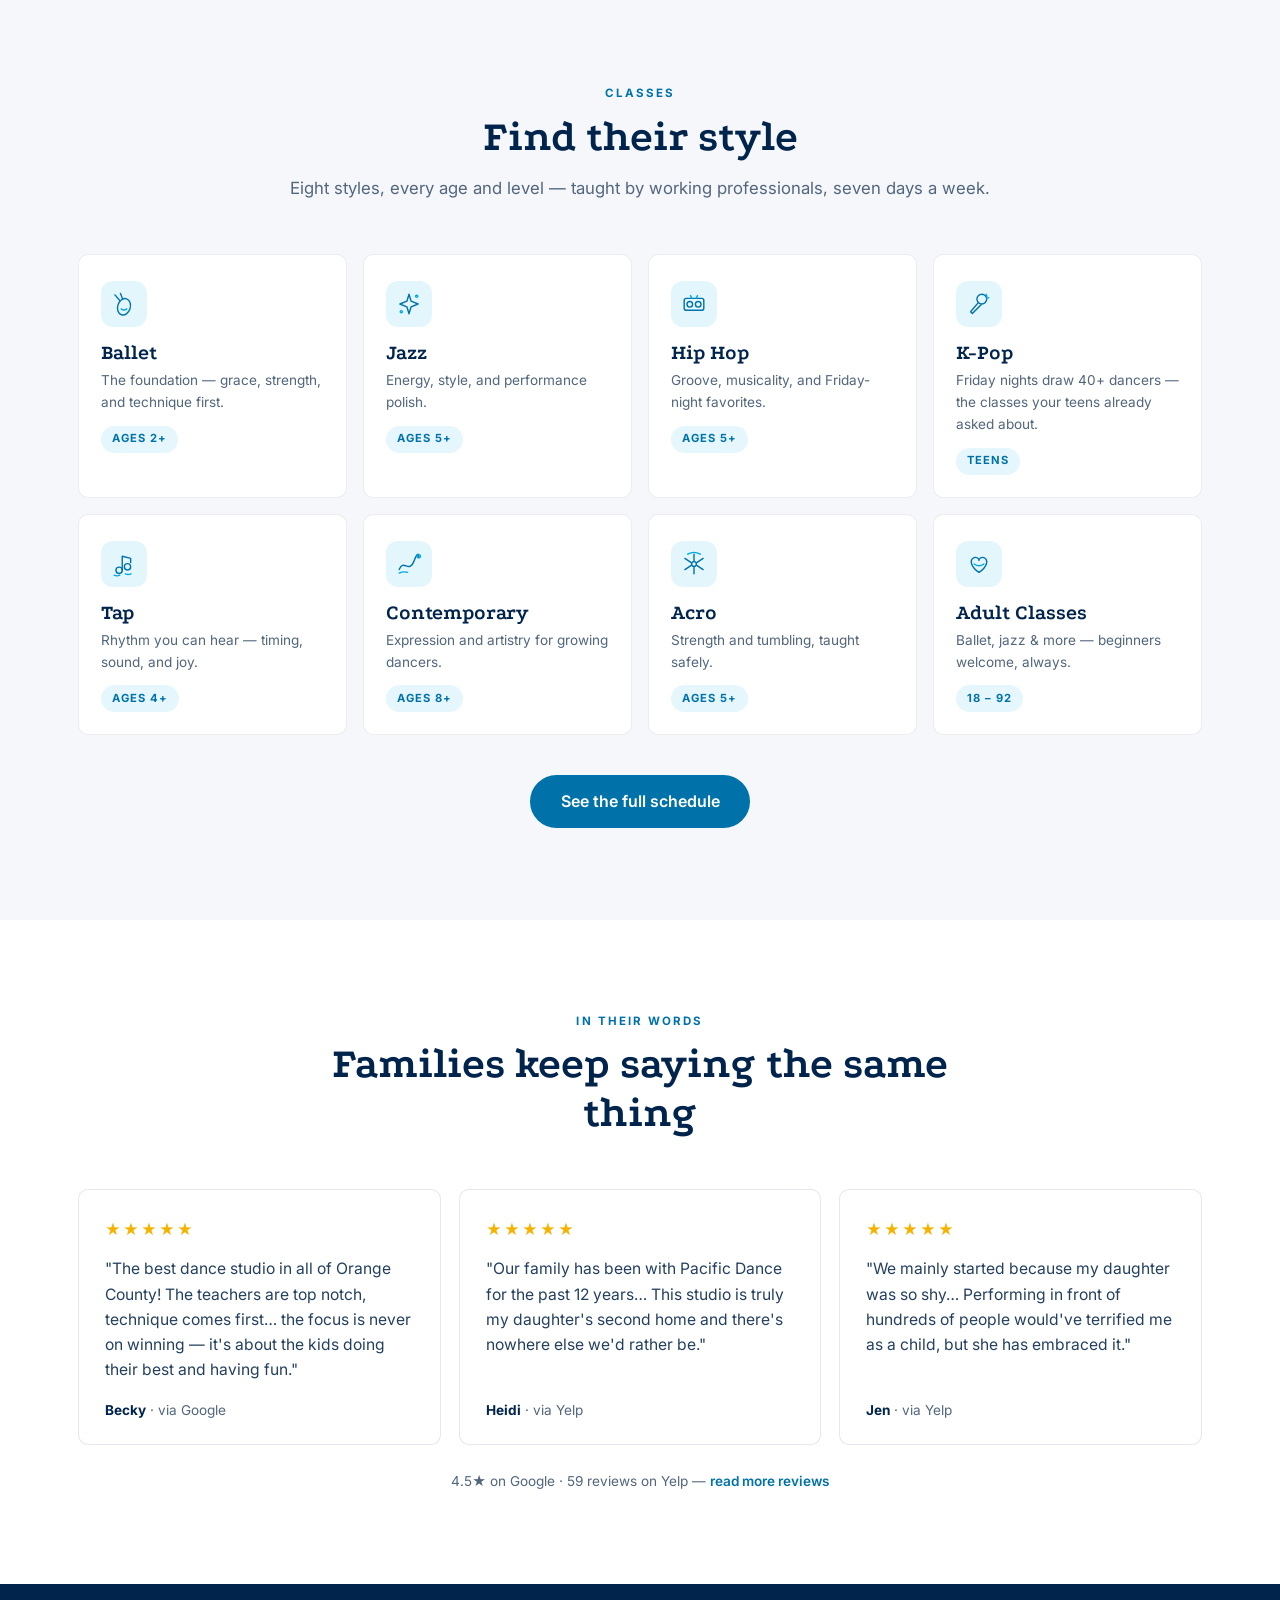
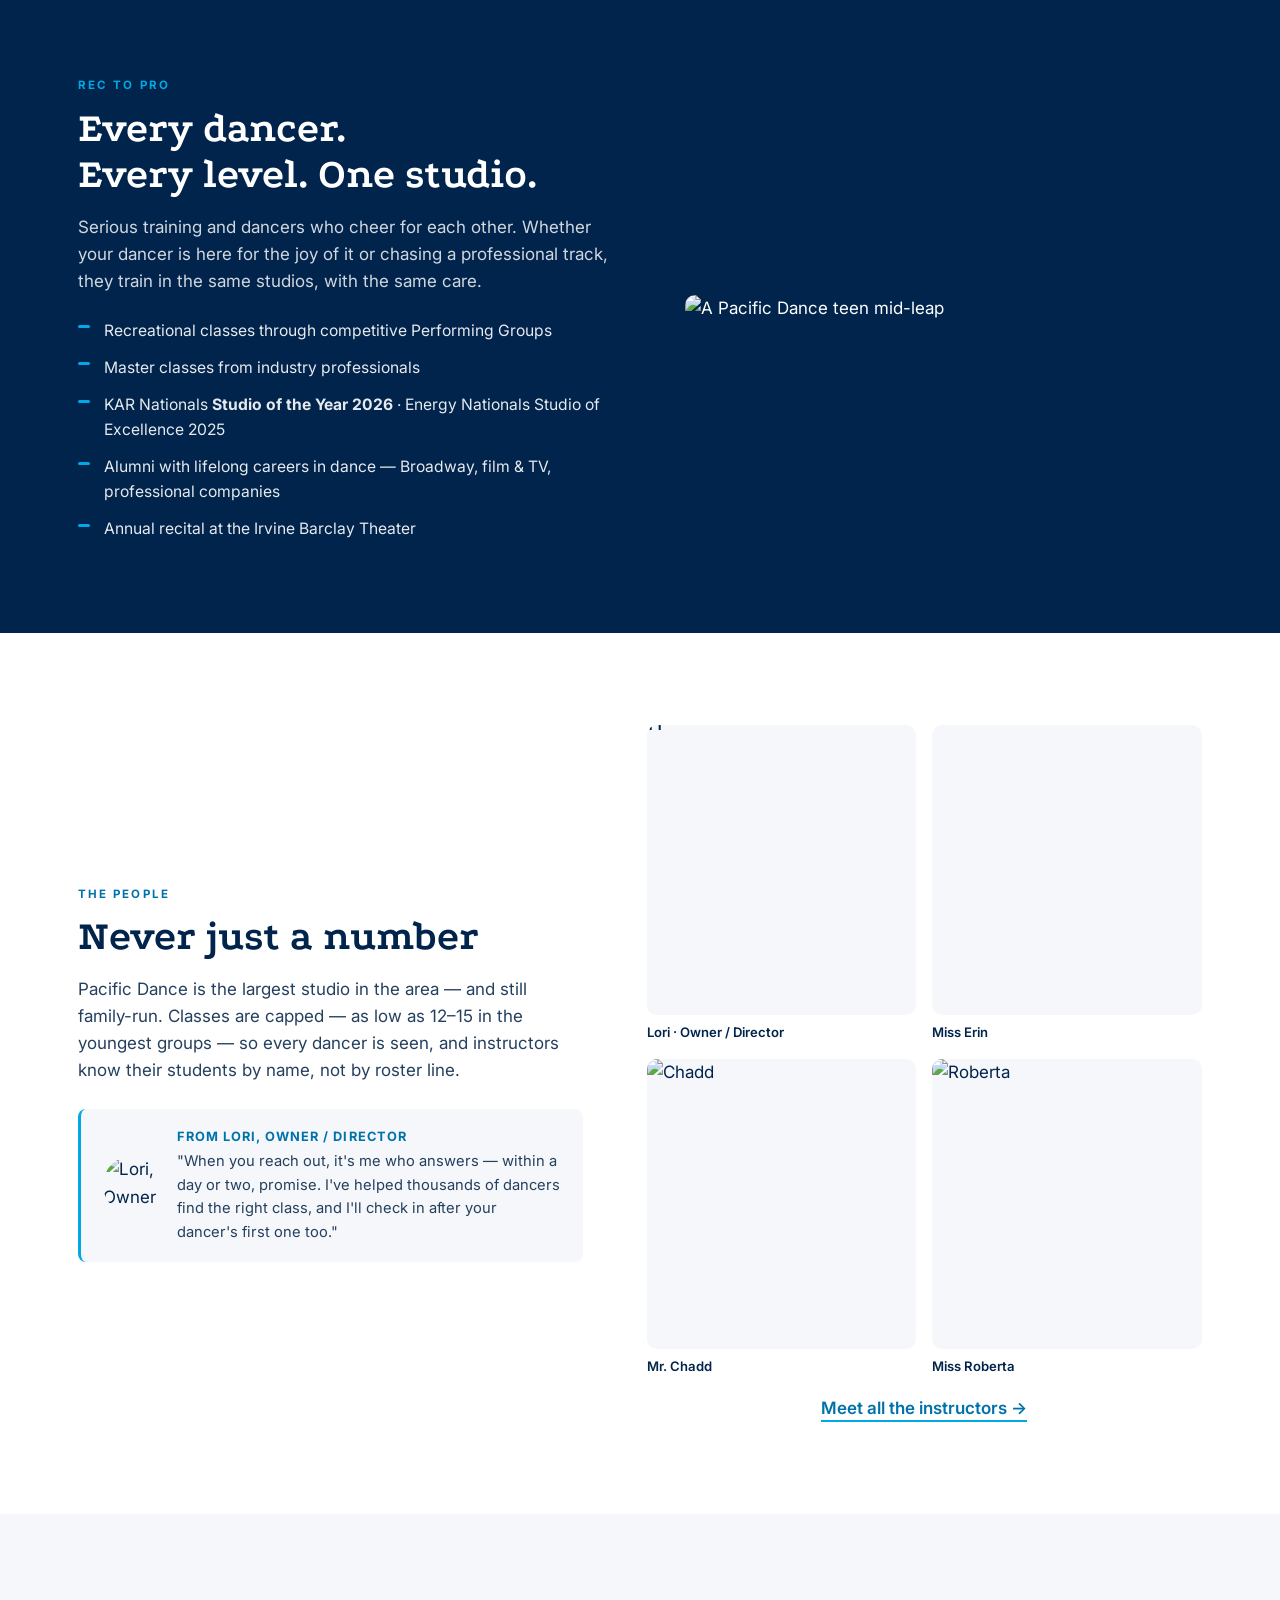
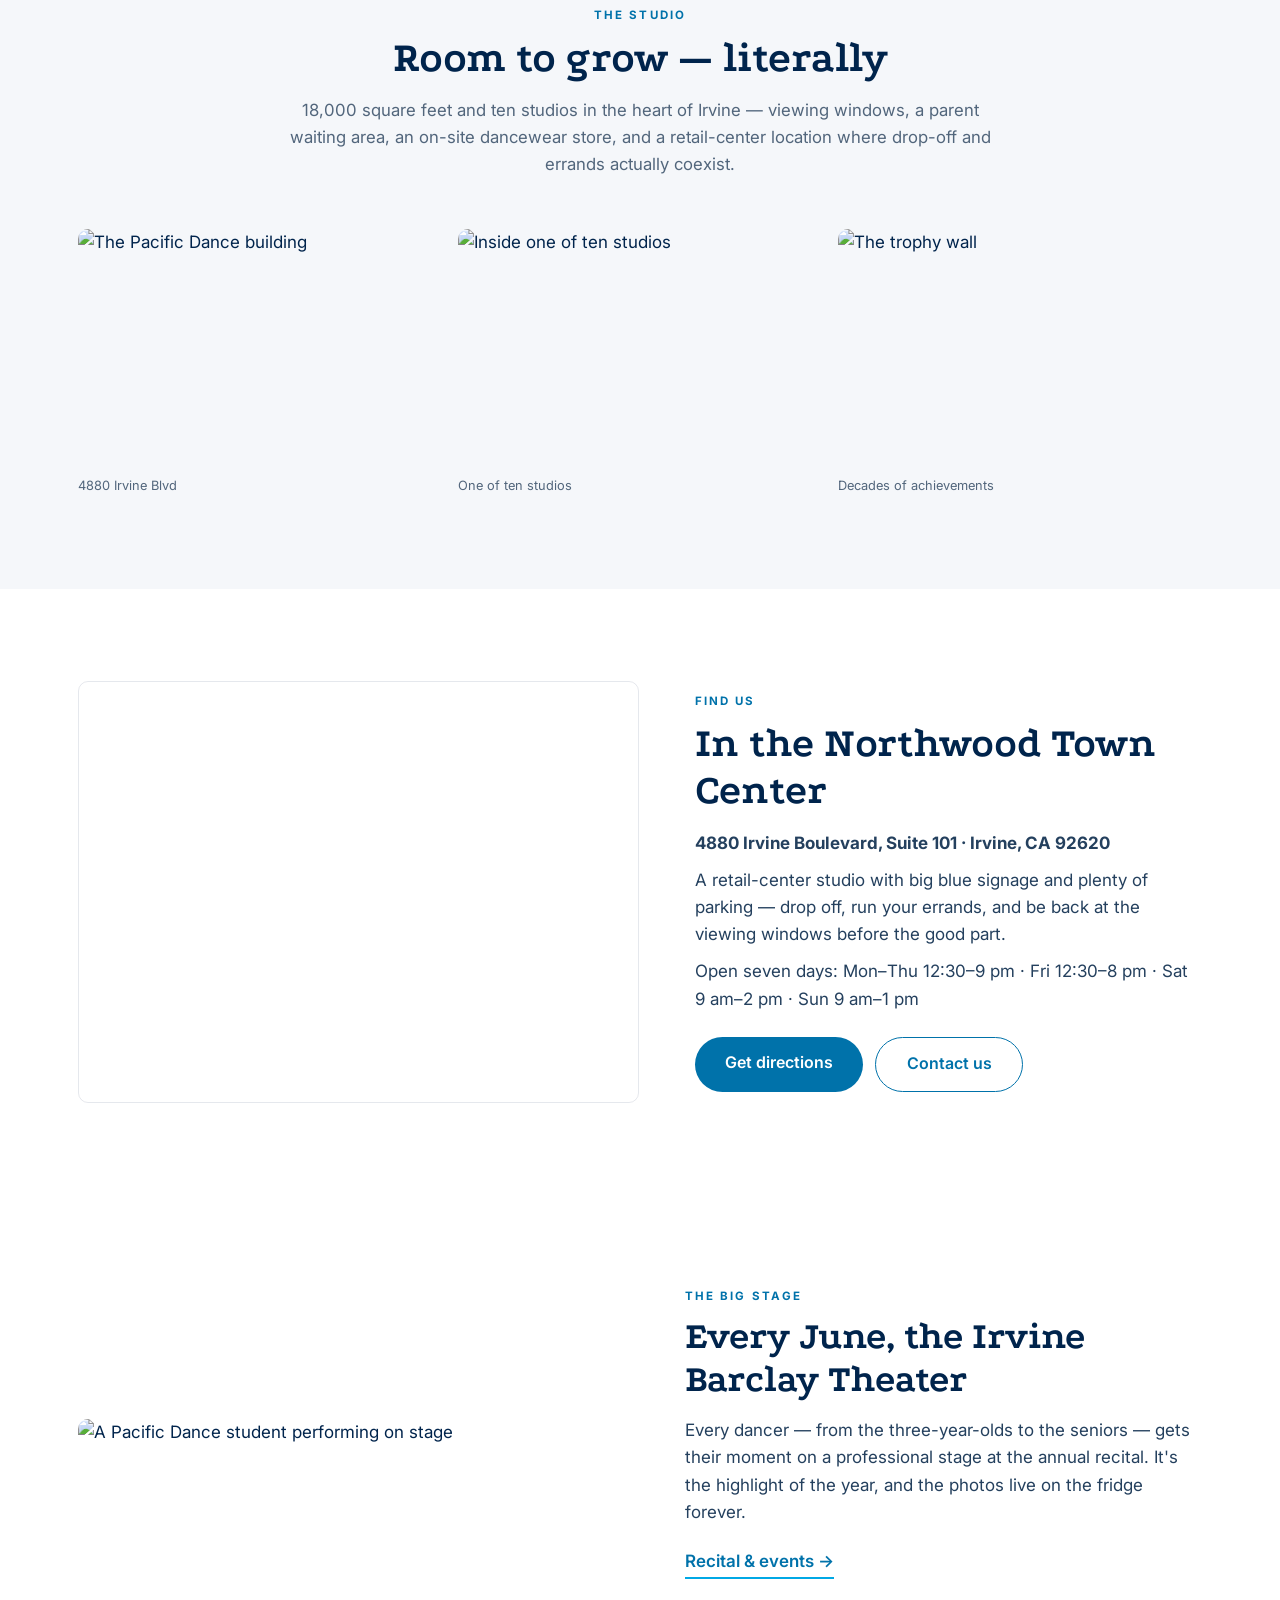
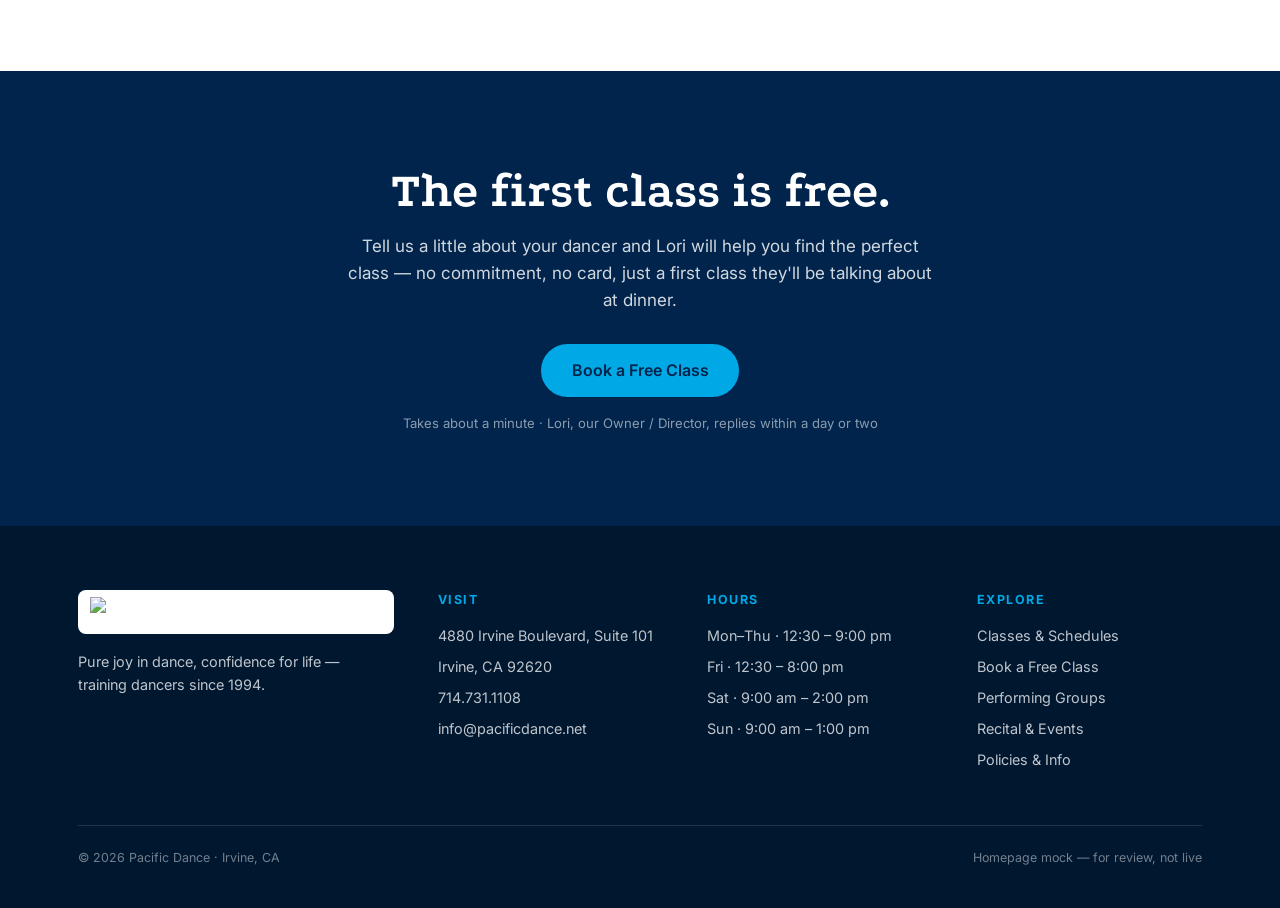
==== commit 2ced4702: "Schedule page: add Option 2 (uploaded-document schedule) alongside Option 1 (browse-by-style) - clas" ====
--- a/site/_home_src.html
+++ b/site/_home_src.html
@@ -8,7 +8,7 @@
 <link rel="preconnect" href="https://fonts.googleapis.com">
 <link rel="preconnect" href="https://fonts.gstatic.com" crossorigin>
 <link href="https://fonts.googleapis.com/css2?family=Podkova:wght@400;500;600;700;800&family=Inter:ital,wght@0,400;0,500;0,600;0,700;1,400&display=swap" rel="stylesheet">
-<link rel="stylesheet" href="site.css?v=6">
+<link rel="stylesheet" href="site.css?v=9">
 </head>
 <body>
 
@@ -155,10 +155,10 @@
     </div>
     <div>
       <div class="faces">
-        <div class="face"><img src="../assets/img/instr-lori.jpg" alt="Lori"><span>Lori · Owner / Director</span></div>
-        <div class="face"><img src="../assets/img/instr-erin.jpg" alt="Erin"><span>Miss Erin</span></div>
-        <div class="face"><img src="../assets/img/instr-chadd.jpg" alt="Chadd"><span>Mr. Chadd</span></div>
-        <div class="face"><img src="../assets/img/instr-roberta.jpg" alt="Roberta"><span>Miss Roberta</span></div>
+        <div class="face"><div class="imgwrap"><img src="../assets/img/instr-lori.jpg" alt="Lori" style="transform:scale(1.35); transform-origin:50% 20%"></div><span>Lori · Owner / Director</span></div>
+        <div class="face"><div class="imgwrap"><img src="../assets/img/instr-erin.jpg" alt="Erin" style="transform:scale(1.7); transform-origin:50% 30%"></div><span>Miss Erin</span></div>
+        <div class="face"><div class="imgwrap"><img src="../assets/img/instr-chadd.jpg" alt="Chadd"></div><span>Mr. Chadd</span></div>
+        <div class="face"><div class="imgwrap"><img src="../assets/img/instr-roberta.jpg" alt="Roberta"></div><span>Miss Roberta</span></div>
       </div>
       <p style="text-align:center; margin-top:18px"><a class="link" style="font-weight:600; color:var(--royal); border-bottom:2px solid var(--sky); padding-bottom:2px" href="about.html#instructors">Meet all the instructors →</a></p>
     </div>
--- a/site/site.css
+++ b/site/site.css
@@ -121,8 +121,8 @@
 .lori-note p { margin: 0; font-size: .92rem; }
 .lori-note b { display: block; font-size: .8rem; text-transform: uppercase; letter-spacing: .08em; color: var(--royal); margin-bottom: 3px; }
 .faces { display: grid; grid-template-columns: repeat(2, 1fr); gap: 16px; }
-.face { border-radius: 0; }
-.face img { width: 100%; aspect-ratio: 4/4.3; object-fit: cover; object-position: 50% 25%; border-radius: var(--radius); }
+.face .imgwrap { border-radius: var(--radius); overflow: hidden; background: var(--mist); }
+.face img { width: 100%; aspect-ratio: 4/4.3; object-fit: cover; object-position: 50% 25%; display: block; }
 .face span { display: block; color: var(--navy); font-size: .82rem; font-weight: 600; padding-top: 7px; }
 
 /* ============================ facility strip ============================ */
@@ -330,3 +330,19 @@
 
 /* anchor targets clear the sticky header */
 .acc { scroll-margin-top: 96px; }
+
+/* ============================ schedule — Option 2 (document) ============================ */
+.opt-switch { background: rgba(0,168,229,.09); border: 1px dashed var(--sky); border-radius: 8px;
+  padding: 11px 16px; font-size: .84rem; color: var(--navy); margin-bottom: 4px; }
+.opt-switch a { color: var(--royal); font-weight: 700; white-space: nowrap; }
+.sched-head { display: flex; gap: 14px; align-items: center; flex-wrap: wrap; margin: 4px 0 18px; }
+.sched-badge { background: var(--navy); color: #fff; border-radius: 999px; padding: .42rem 1.05rem;
+  font-family: var(--display); font-weight: 700; font-size: .88rem; }
+.sched-upd { color: var(--slate); font-size: .86rem; }
+.sched-actions { display: flex; gap: 12px; flex-wrap: wrap; margin-bottom: 24px; }
+.btn-ghost-navy { background: #fff; color: var(--navy); border: 1.5px solid var(--silver); }
+.btn-ghost-navy:hover { border-color: var(--royal); color: var(--royal); }
+.sched-frame { display: flex; flex-direction: column; gap: 16px; }
+.sched-frame img { width: 100%; height: auto; border: 1px solid rgba(0,36,76,.12);
+  border-radius: var(--radius); box-shadow: 0 12px 34px -20px rgba(0,36,76,.45); background: #fff; }
+.sched-tip { margin-top: 16px; font-size: .85rem; color: var(--slate); }
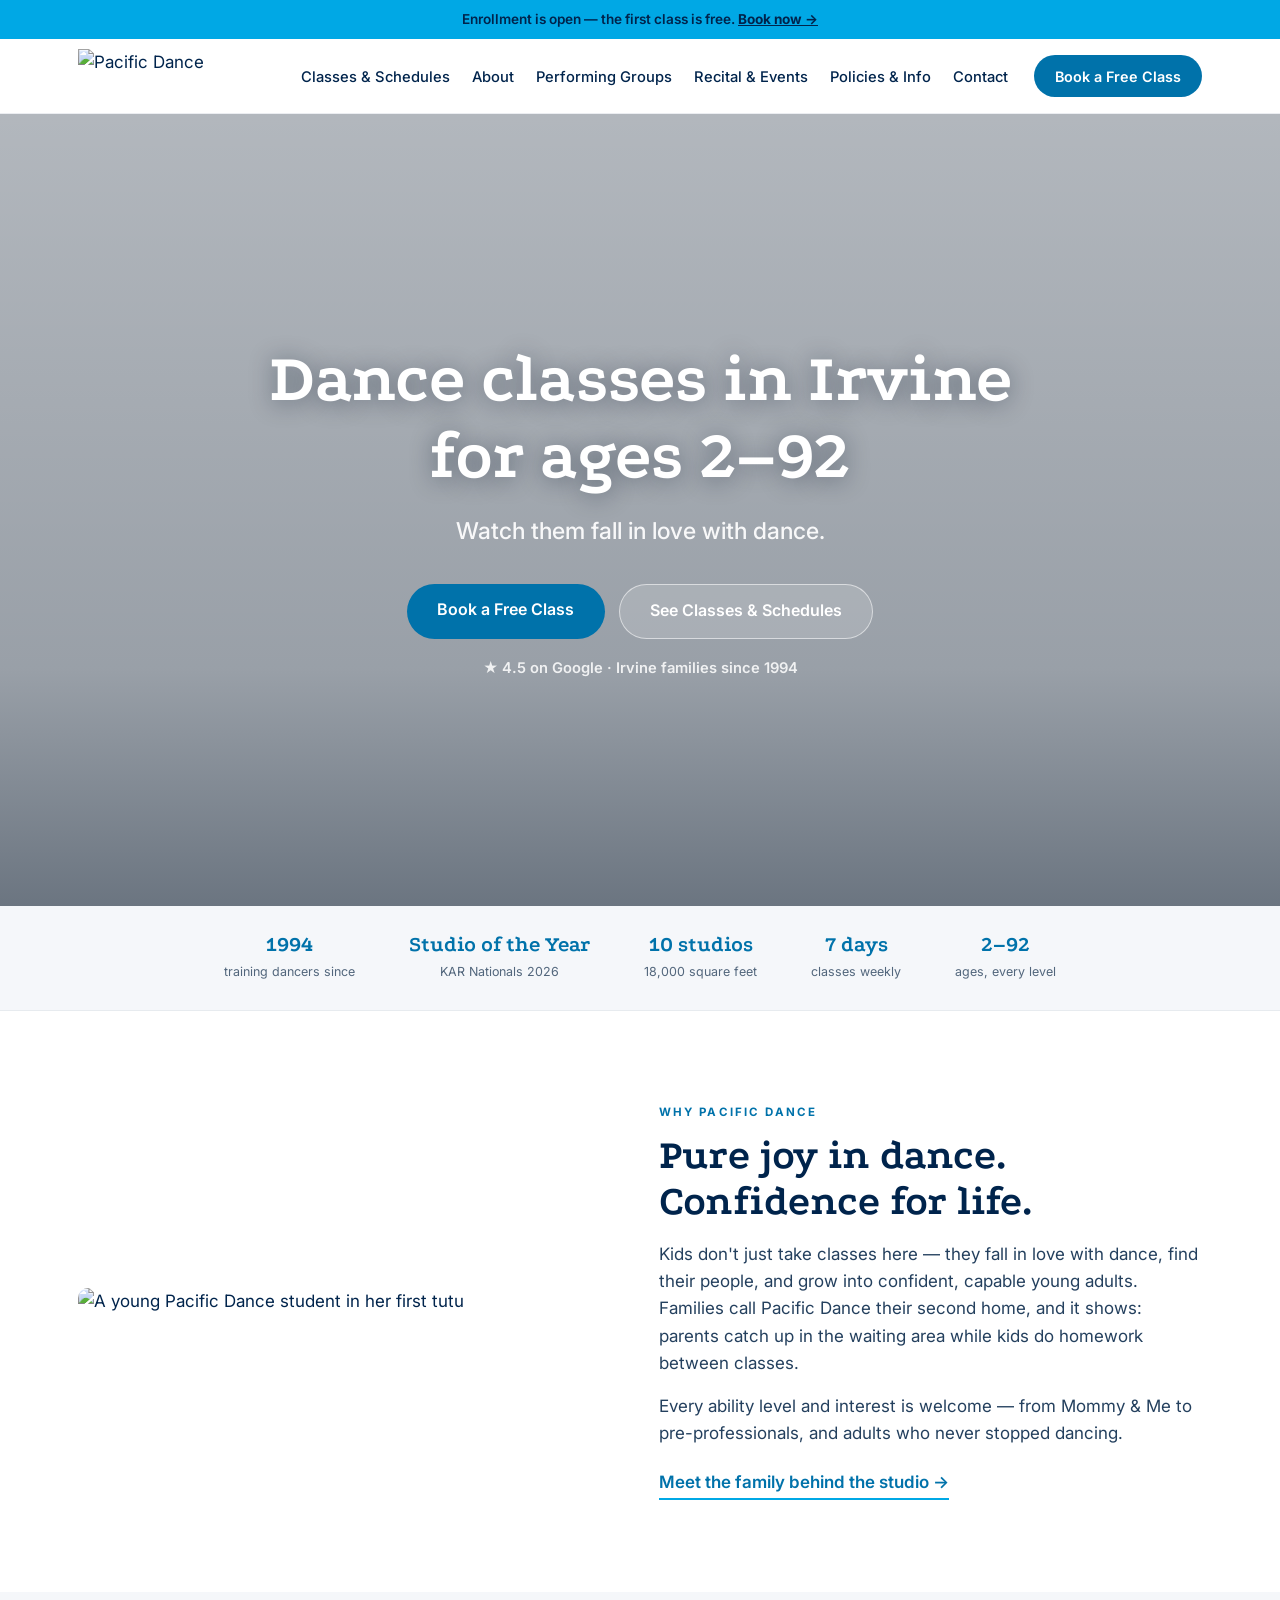
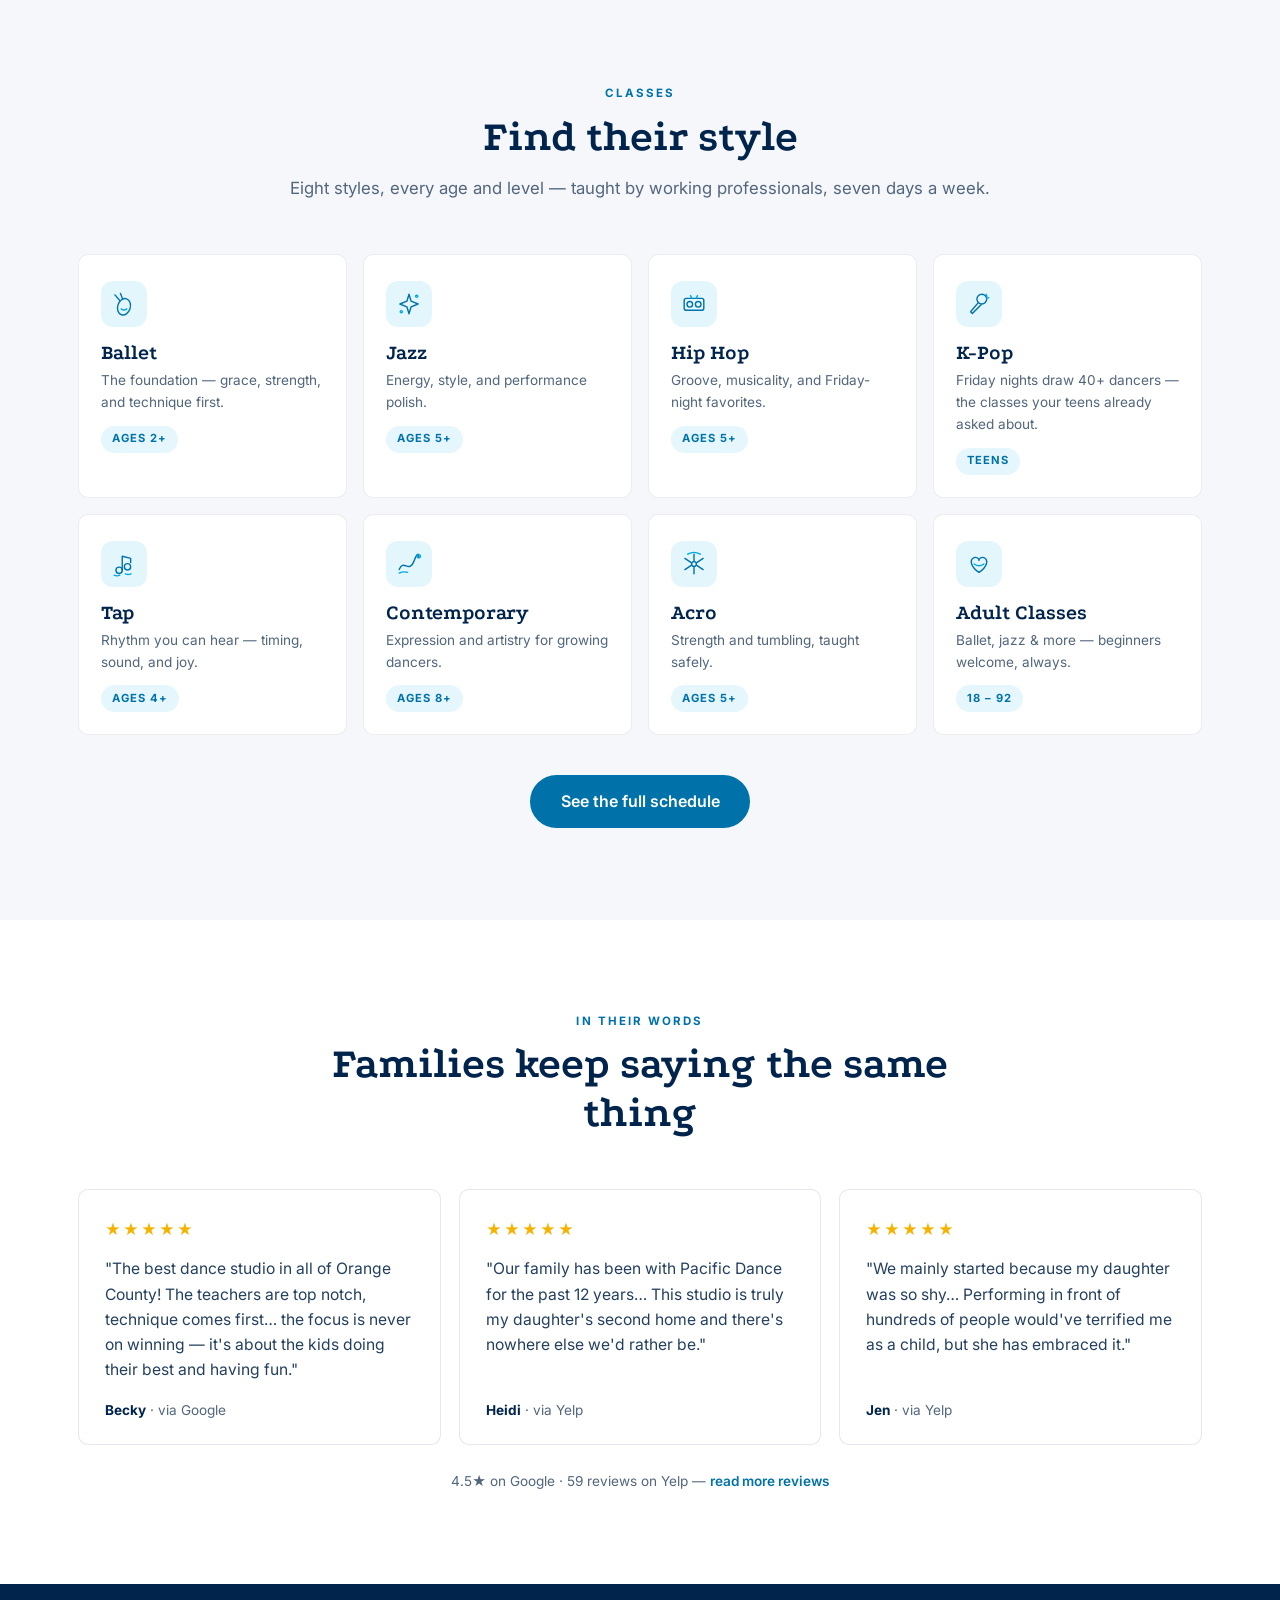
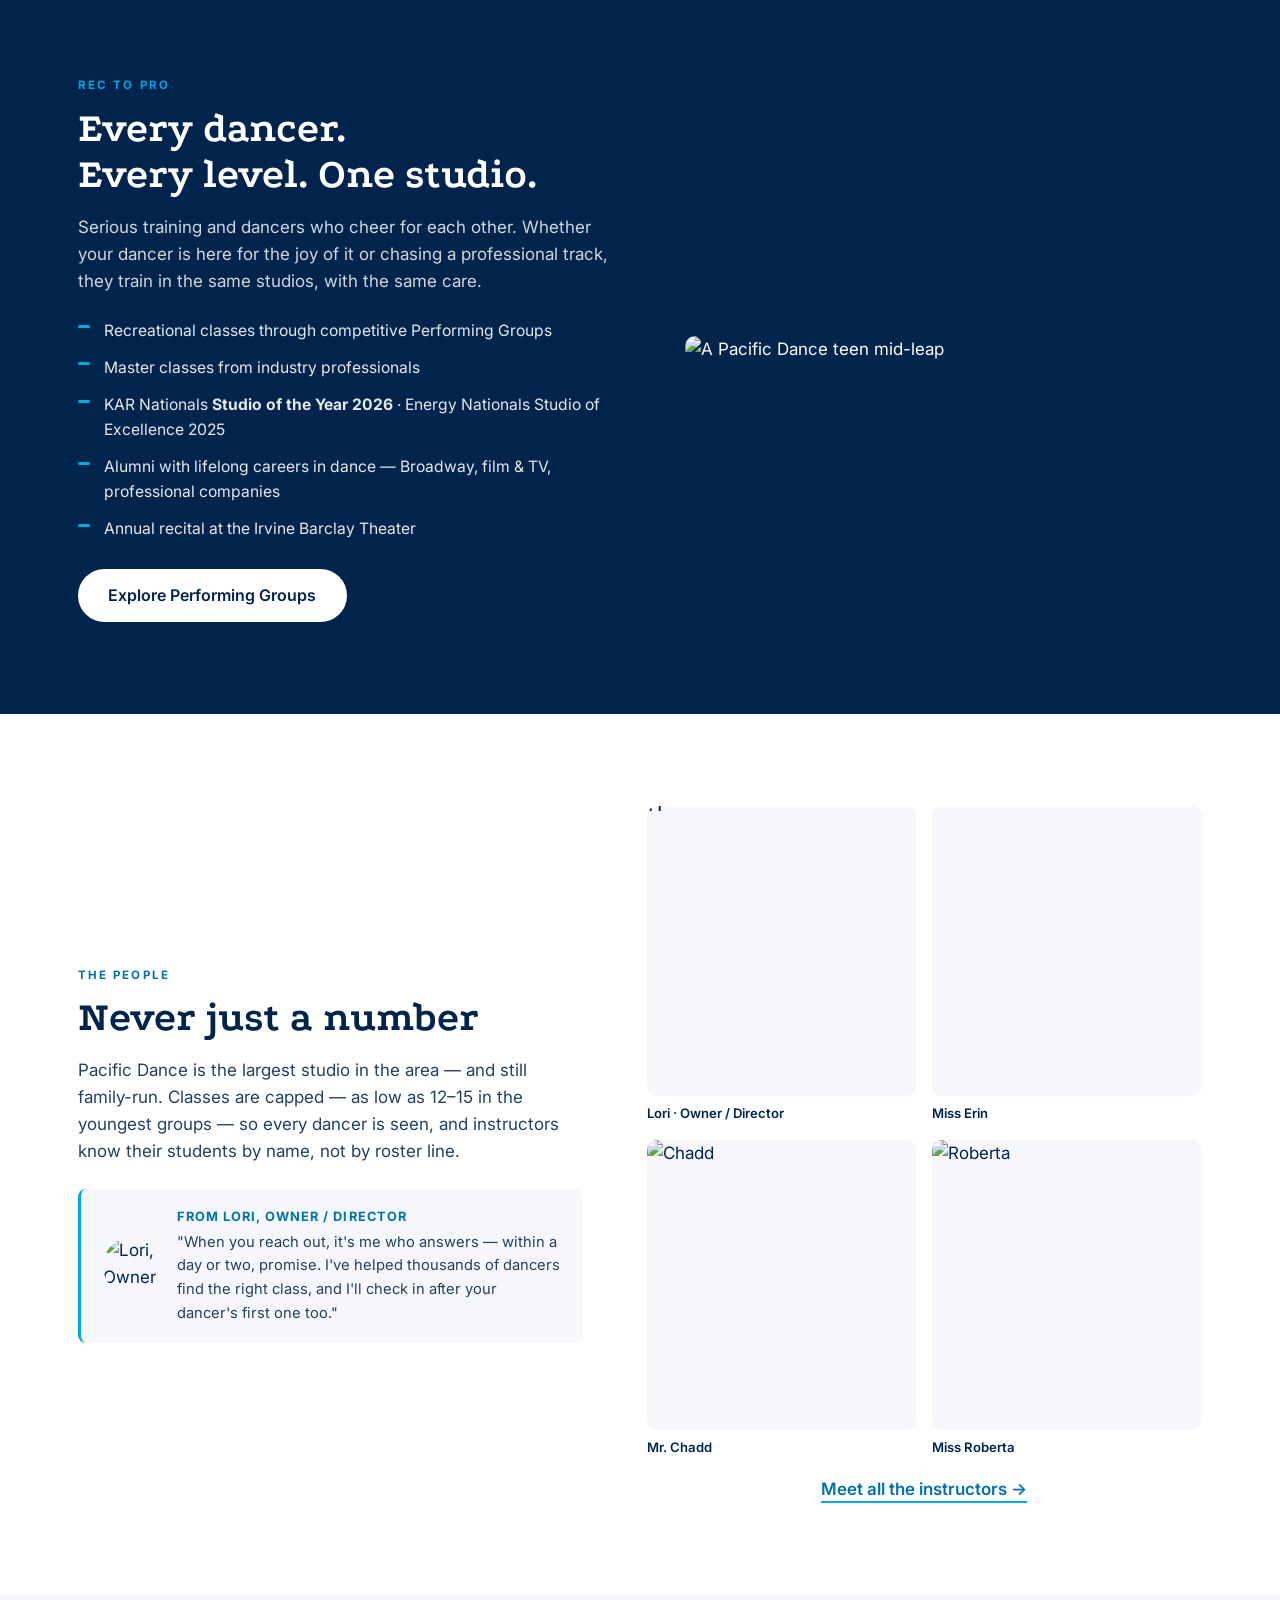
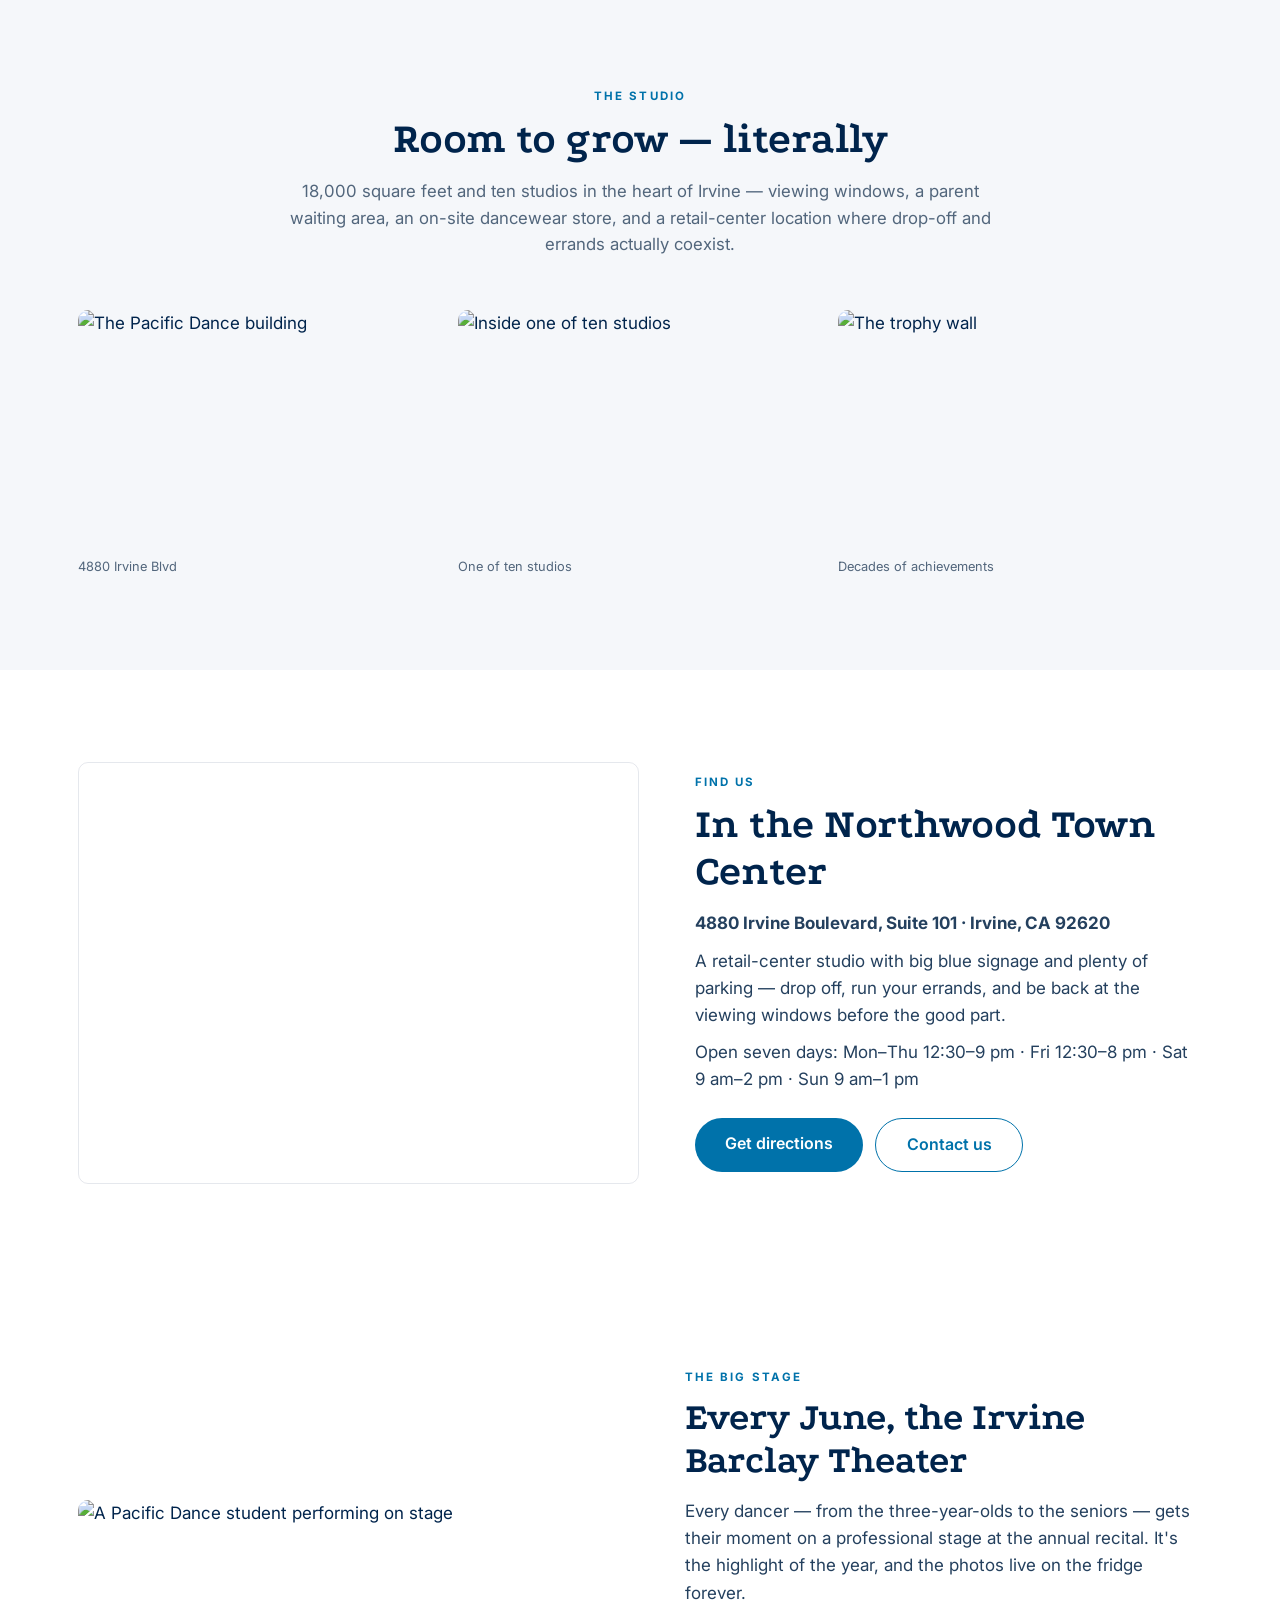
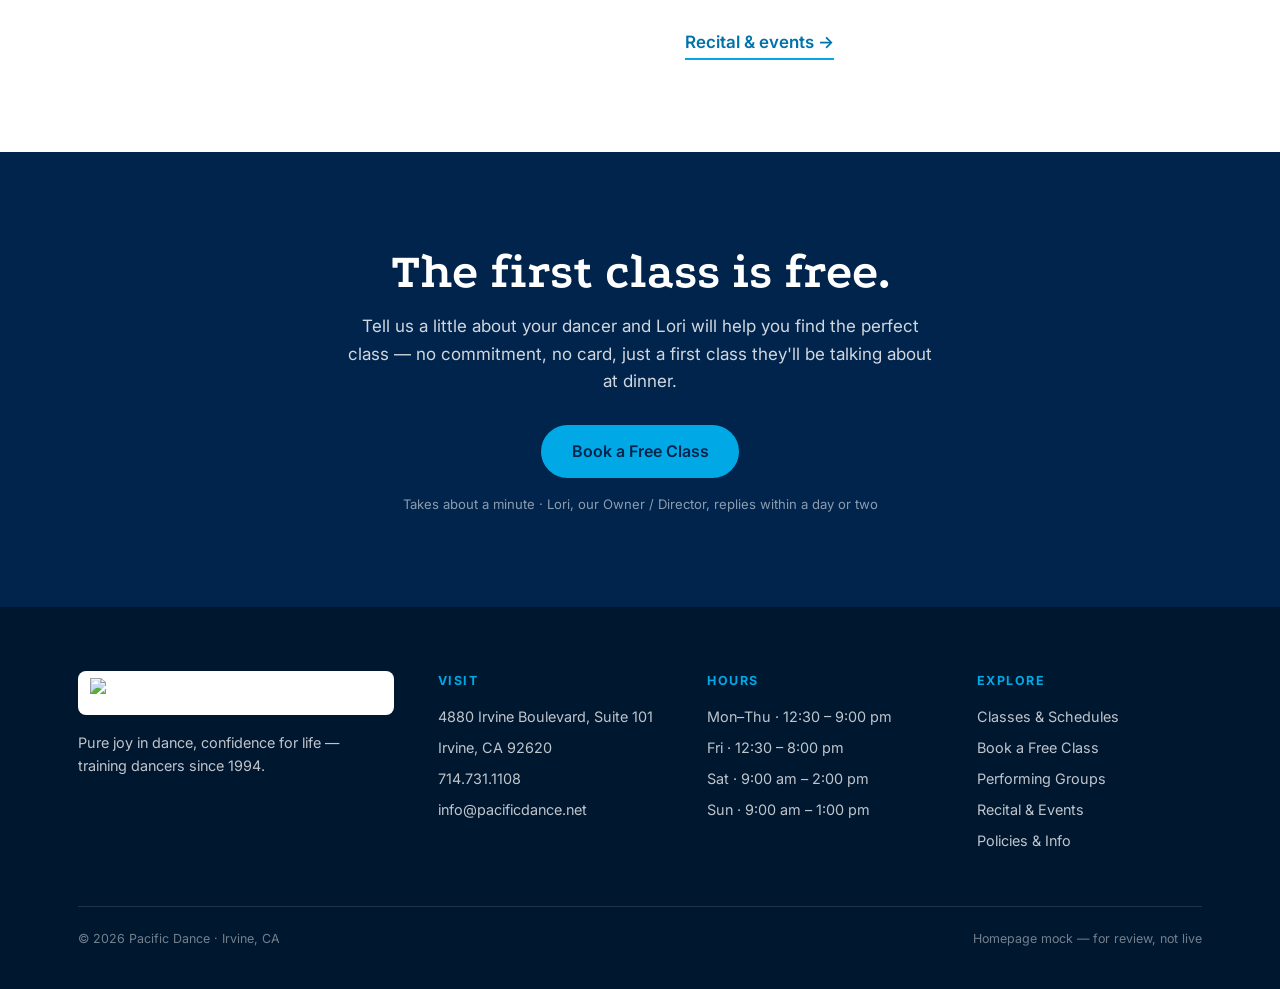
==== commit c01a18c3: "Homepage: restore 'Explore Performing Groups' button (PG page now active). Policies: strip the page " ====
--- a/site/_home_src.html
+++ b/site/_home_src.html
@@ -8,7 +8,7 @@
 <link rel="preconnect" href="https://fonts.googleapis.com">
 <link rel="preconnect" href="https://fonts.gstatic.com" crossorigin>
 <link href="https://fonts.googleapis.com/css2?family=Podkova:wght@400;500;600;700;800&family=Inter:ital,wght@0,400;0,500;0,600;0,700;1,400&display=swap" rel="stylesheet">
-<link rel="stylesheet" href="site.css?v=9">
+<link rel="stylesheet" href="site.css?v=10">
 </head>
 <body>
 
@@ -136,6 +136,7 @@
         <li>Alumni with lifelong careers in dance — Broadway, film &amp; TV, professional companies</li>
         <li>Annual recital at the Irvine Barclay Theater</li>
       </ul>
+      <a class="btn btn-white" href="performing-groups.html">Explore Performing Groups</a>
     </div>
     <img src="../assets/img/leap-denim.jpg" alt="A Pacific Dance teen mid-leap">
   </div>
--- a/site/site.css
+++ b/site/site.css
@@ -346,3 +346,33 @@
 .sched-frame img { width: 100%; height: auto; border: 1px solid rgba(0,36,76,.12);
   border-radius: var(--radius); box-shadow: 0 12px 34px -20px rgba(0,36,76,.45); background: #fff; }
 .sched-tip { margin-top: 16px; font-size: .85rem; color: var(--slate); }
+
+/* ============================ how to enroll ============================ */
+.steps3 { display: grid; grid-template-columns: repeat(3, 1fr); gap: 16px; margin-top: 8px; }
+.step { background: var(--mist); border-radius: var(--radius); padding: 22px 20px; }
+.step .stepn { display: inline-flex; align-items: center; justify-content: center; width: 30px; height: 30px;
+  background: var(--royal); color: #fff; border-radius: 50%; font-family: var(--display); font-weight: 700; font-size: .95rem; }
+.step h4 { font-family: var(--display); font-size: 1.05rem; margin-top: 12px; }
+.step p { font-size: .86rem; color: var(--slate); margin-top: 6px; line-height: 1.5; }
+.step .steplink { display: inline-block; margin-top: 10px; font-size: .85rem; font-weight: 600; color: var(--royal); }
+.help-line { margin-top: 22px; background: rgba(0,168,229,.08); border-left: 3px solid var(--sky);
+  border-radius: 8px; padding: 16px 18px; font-size: .9rem; line-height: 1.6; color: #24405e; }
+.help-line a { color: var(--royal); font-weight: 600; }
+.fsec { margin-top: 30px; padding-top: 26px; border-top: 1px solid rgba(0,36,76,.1); }
+.fsec:first-of-type { margin-top: 20px; }
+.fsec h3 { font-size: 1.15rem; }
+.fsec .fsub { font-size: .85rem; color: var(--slate); margin-top: 4px; margin-bottom: 4px; }
+.frow { display: grid; grid-template-columns: 1fr 1fr; gap: 0 14px; }
+.frow.thirds { grid-template-columns: 1fr 1fr 1fr; }
+.legal-box { max-height: 240px; overflow-y: auto; border: 1px solid rgba(0,36,76,.15); border-radius: 8px;
+  padding: 4px 18px 14px; background: #fcfdfe; font-size: .82rem; line-height: 1.55; color: #24405e; margin-top: 8px; }
+.legal-box h5 { font-family: var(--display); font-size: .92rem; color: var(--navy); margin: 14px 0 4px; }
+.legal-box p { margin-bottom: 8px; }
+.agree { display: flex !important; gap: 11px; align-items: flex-start; margin: 14px 0 0 !important;
+  background: rgba(0,168,229,.07); border: 1px solid rgba(0,168,229,.35); border-radius: 8px;
+  padding: 13px 15px; font-size: .9rem !important; font-weight: 600 !important; color: var(--navy); line-height: 1.45; cursor: pointer; }
+.agree input { width: auto !important; margin: 3px 0 0 !important; flex-shrink: 0; accent-color: var(--royal); }
+@media (max-width: 640px) {
+  .steps3 { grid-template-columns: 1fr; }
+  .frow, .frow.thirds { grid-template-columns: 1fr; }
+}
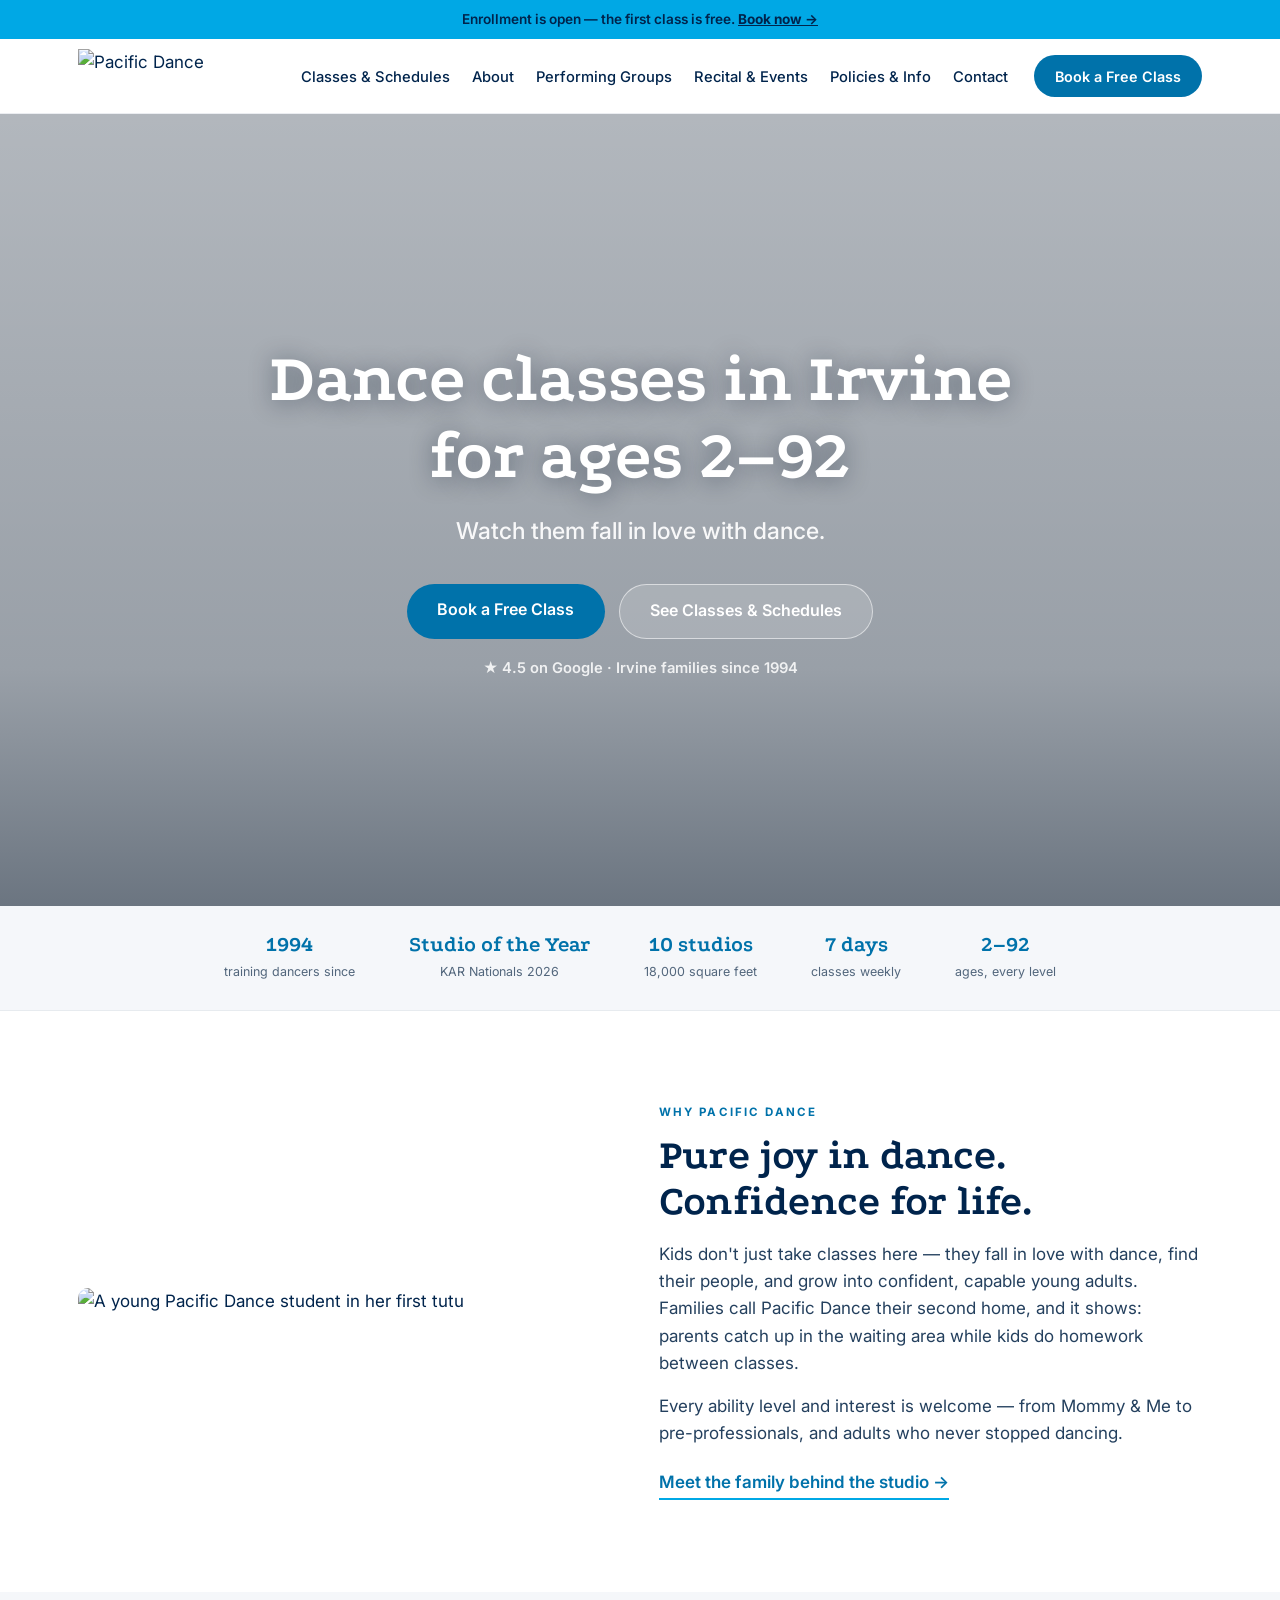
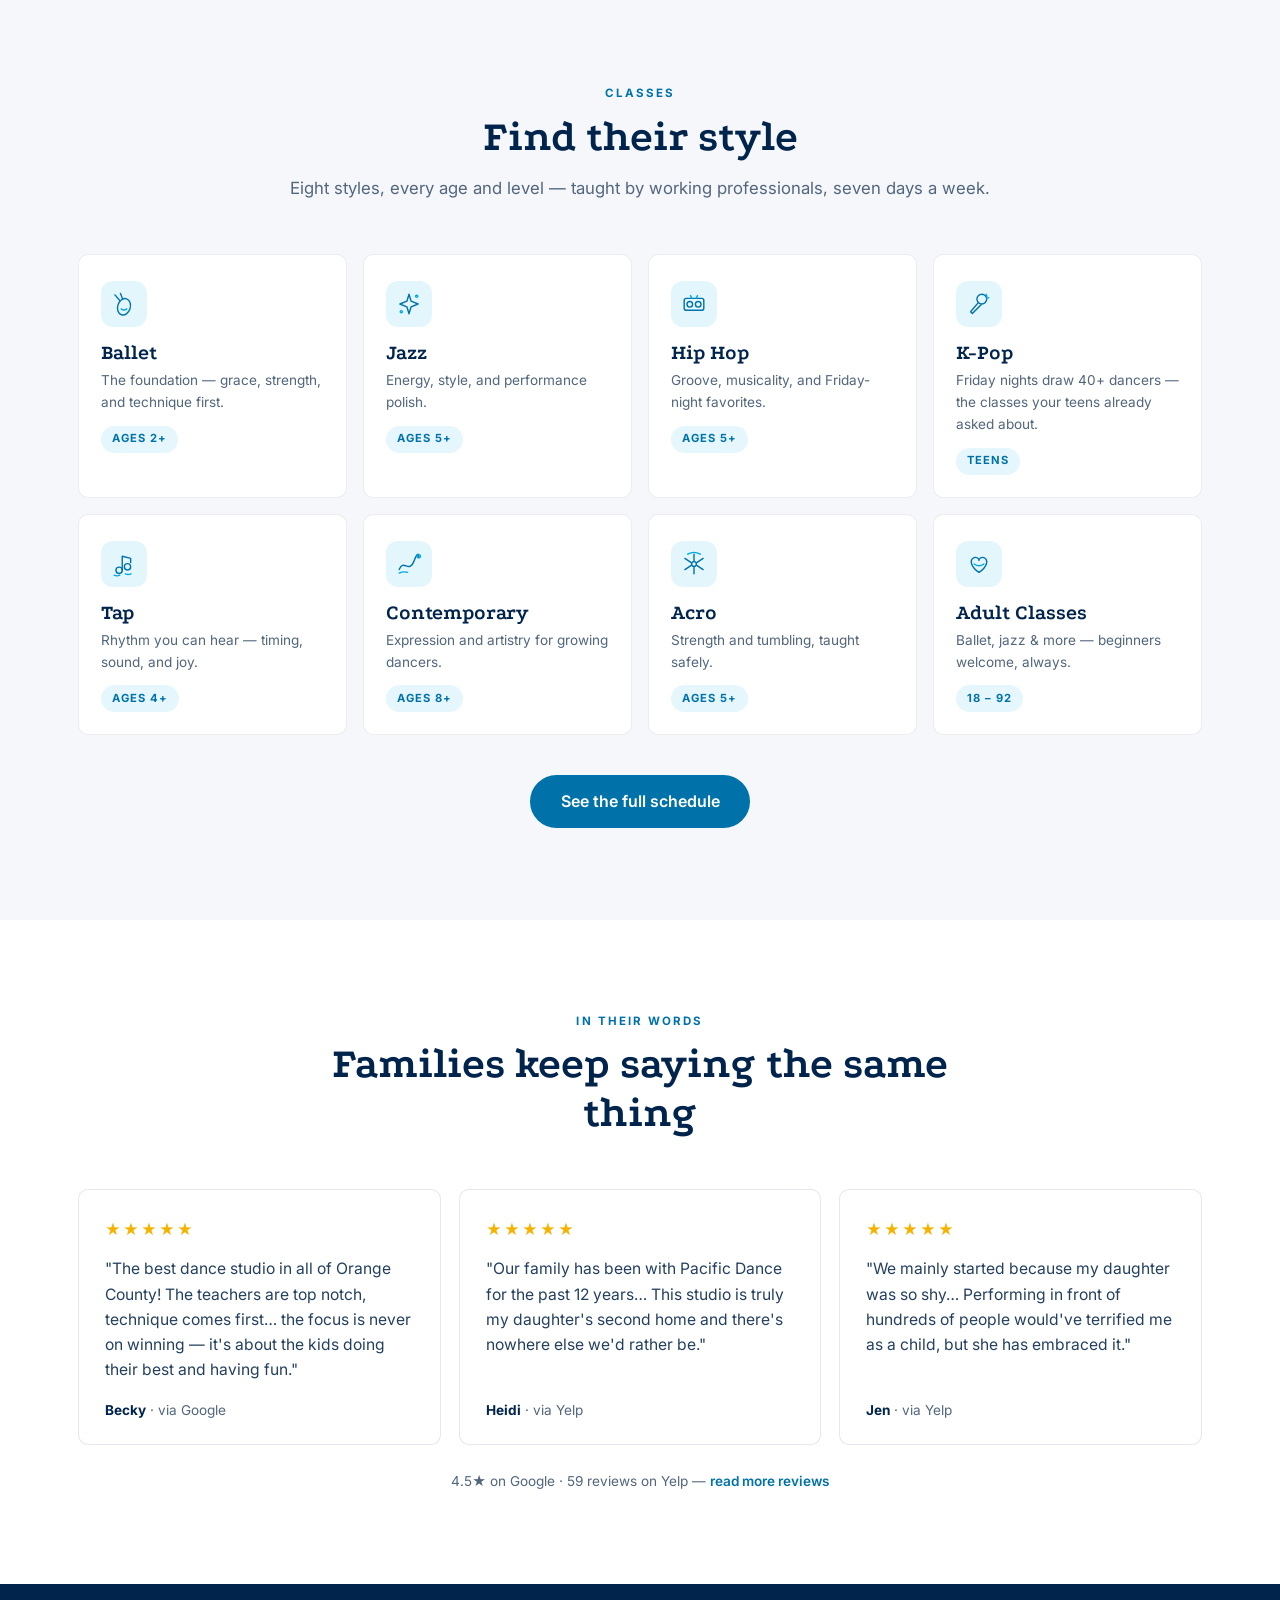
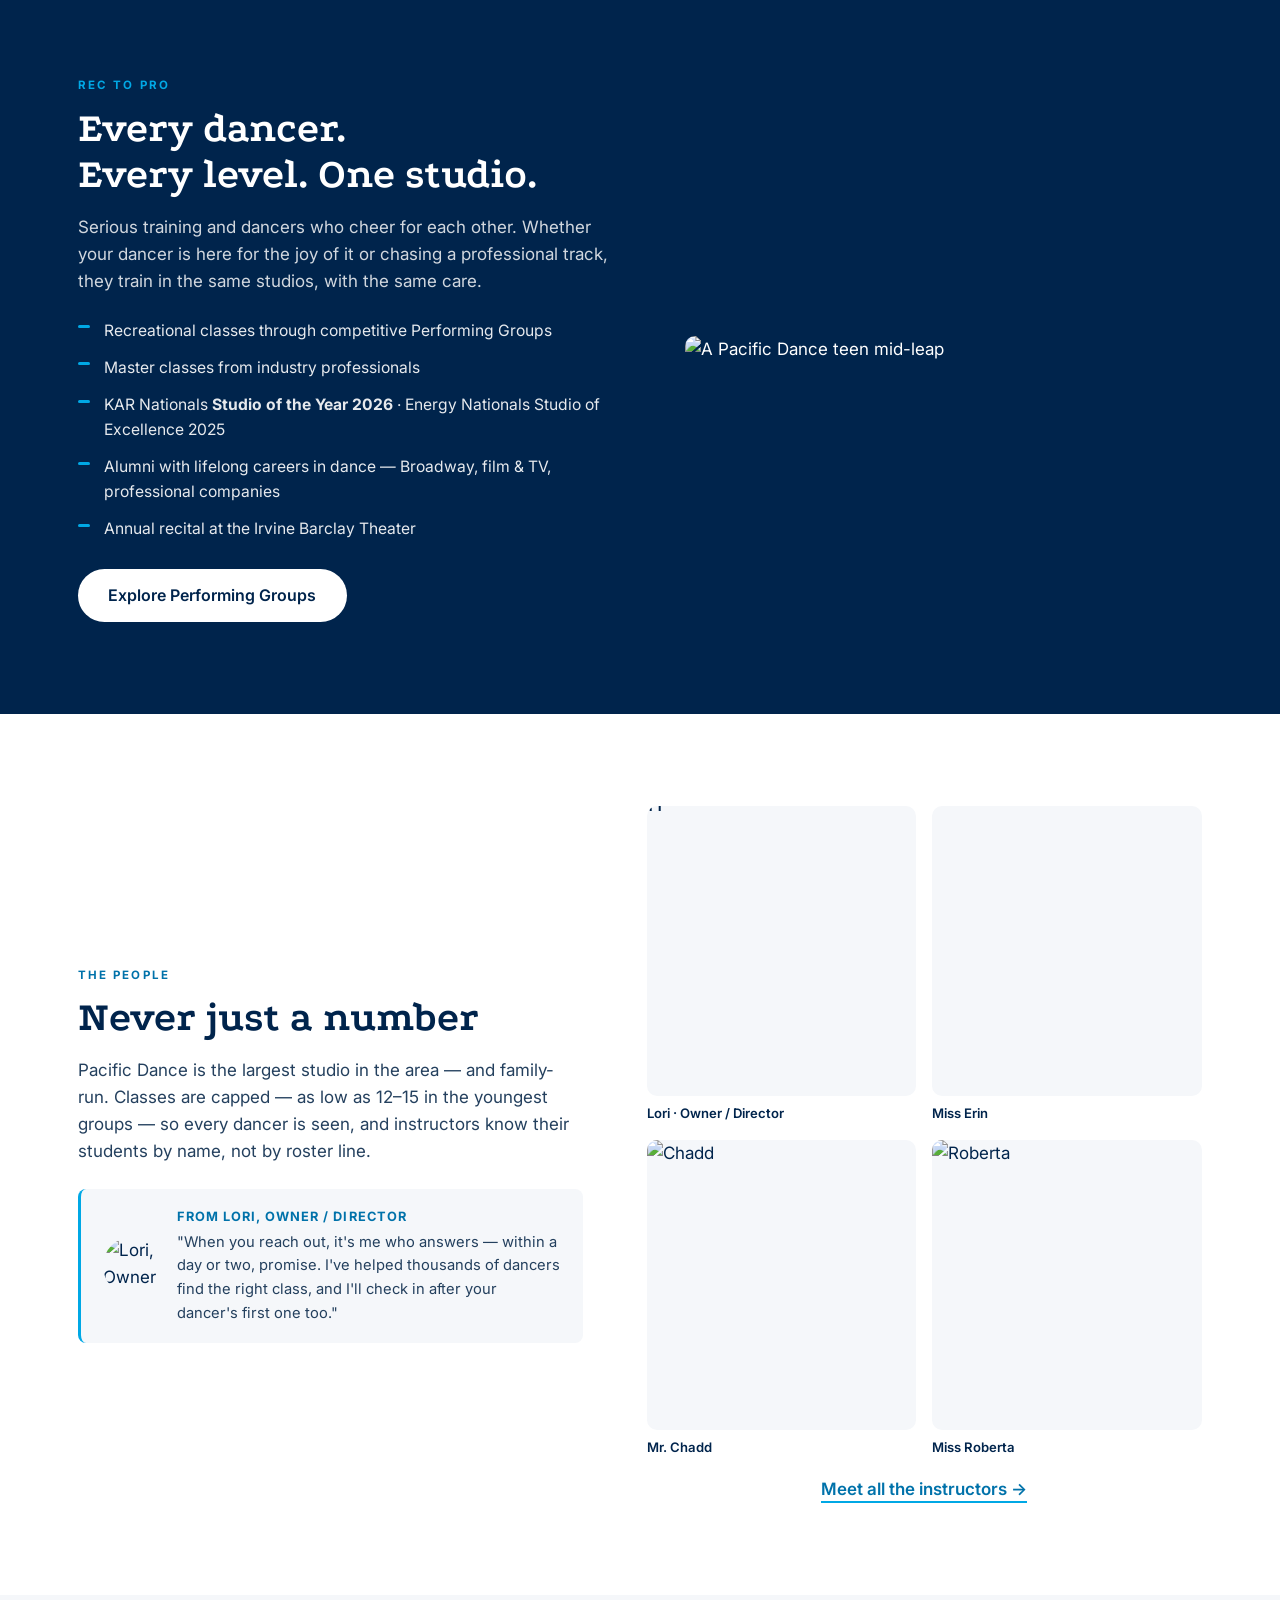
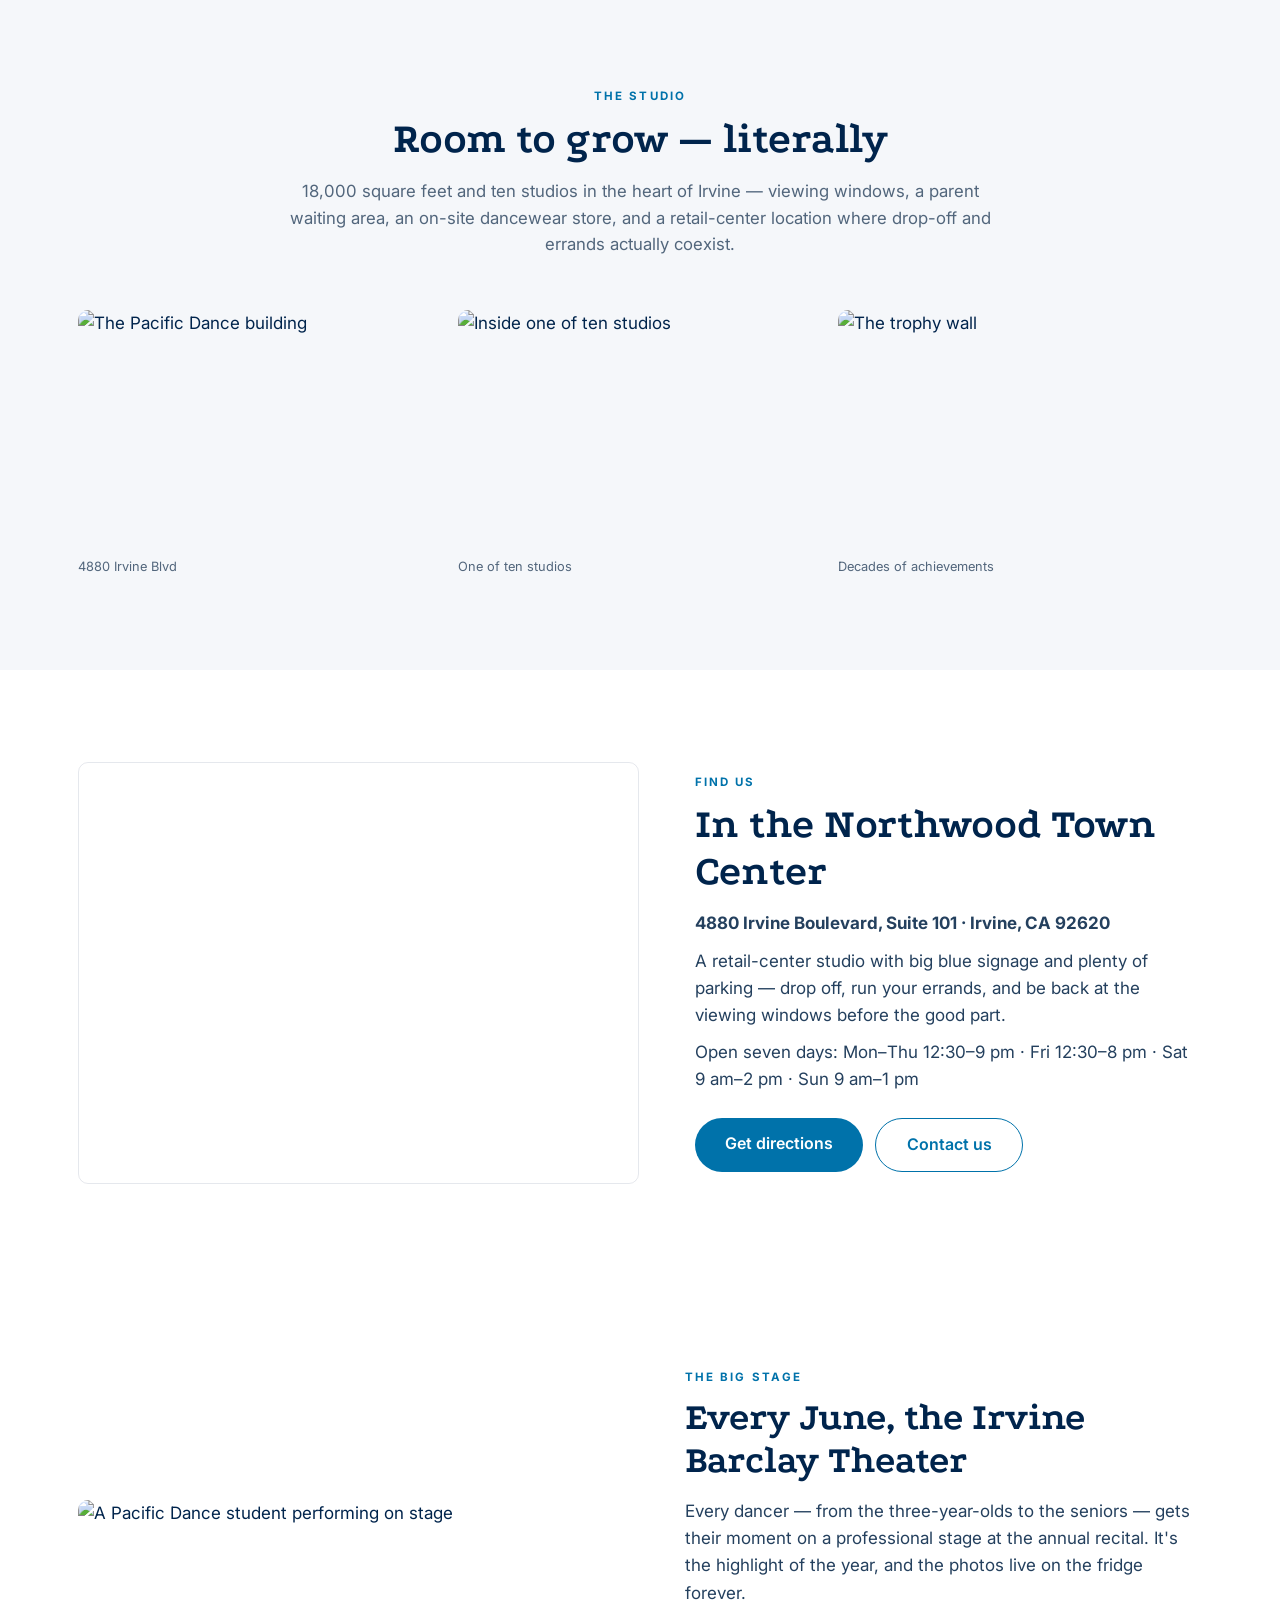
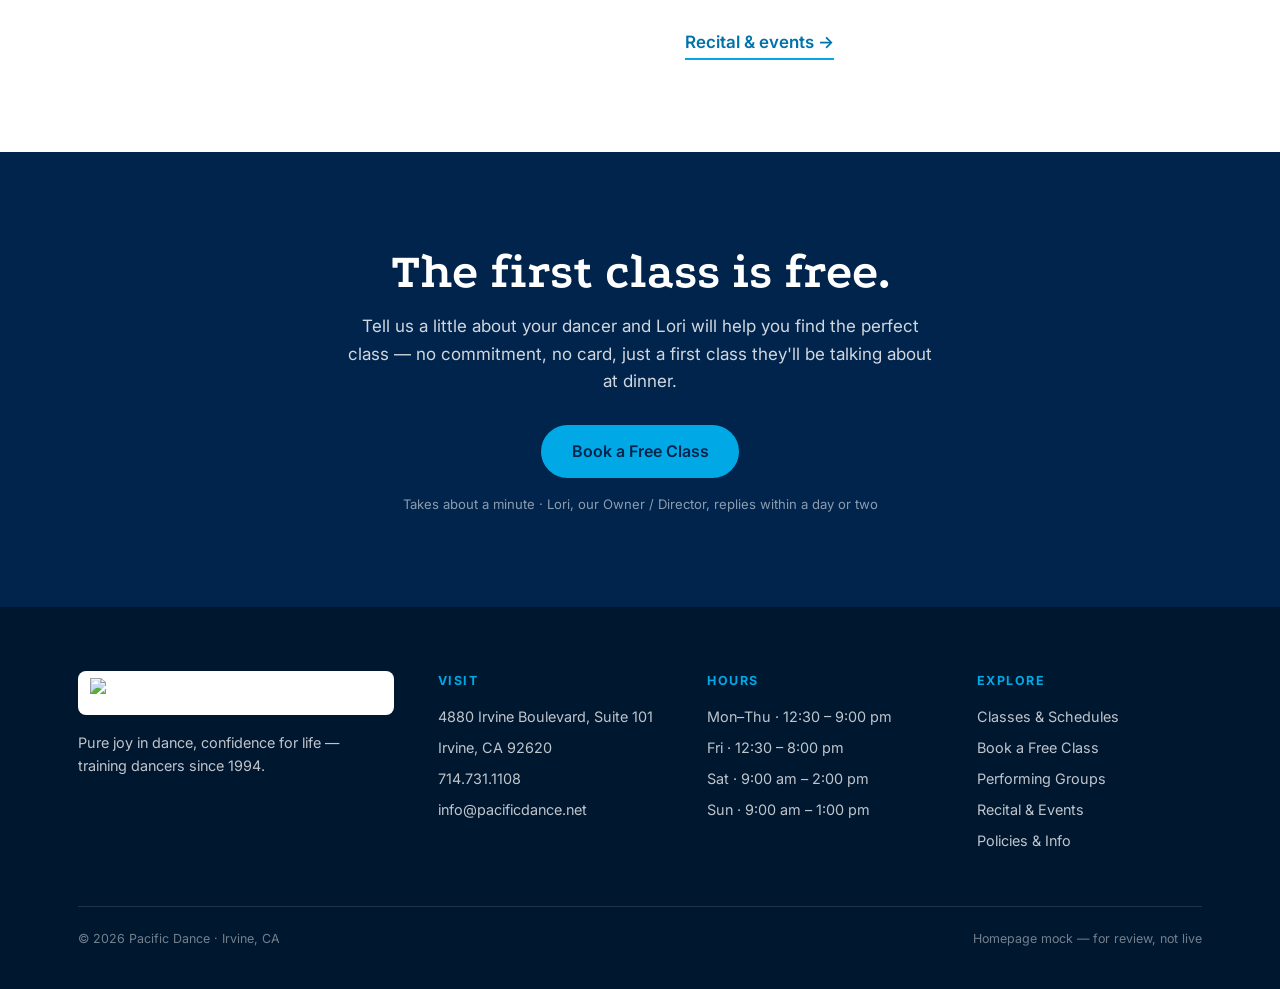
==== commit 30e0d0da: "Remove 'and still' per Lori's note (homepage People section + About story)" ====
--- a/site/_home_src.html
+++ b/site/_home_src.html
@@ -148,7 +148,7 @@
     <div>
       <div class="eyebrow">The people</div>
       <h2>Never just a number</h2>
-      <p>Pacific Dance is the largest studio in the area — and still family-run. Classes are capped — as low as 12–15 in the youngest groups — so every dancer is seen, and instructors know their students by name, not by roster line.</p>
+      <p>Pacific Dance is the largest studio in the area — and family-run. Classes are capped — as low as 12–15 in the youngest groups — so every dancer is seen, and instructors know their students by name, not by roster line.</p>
       <div class="lori-note">
         <img src="../assets/img/instr-lori.jpg" alt="Lori, Owner / Director of Pacific Dance">
         <p><b>From Lori, Owner / Director</b>"When you reach out, it's me who answers — within a day or two, promise. I've helped thousands of dancers find the right class, and I'll check in after your dancer's first one too."</p>
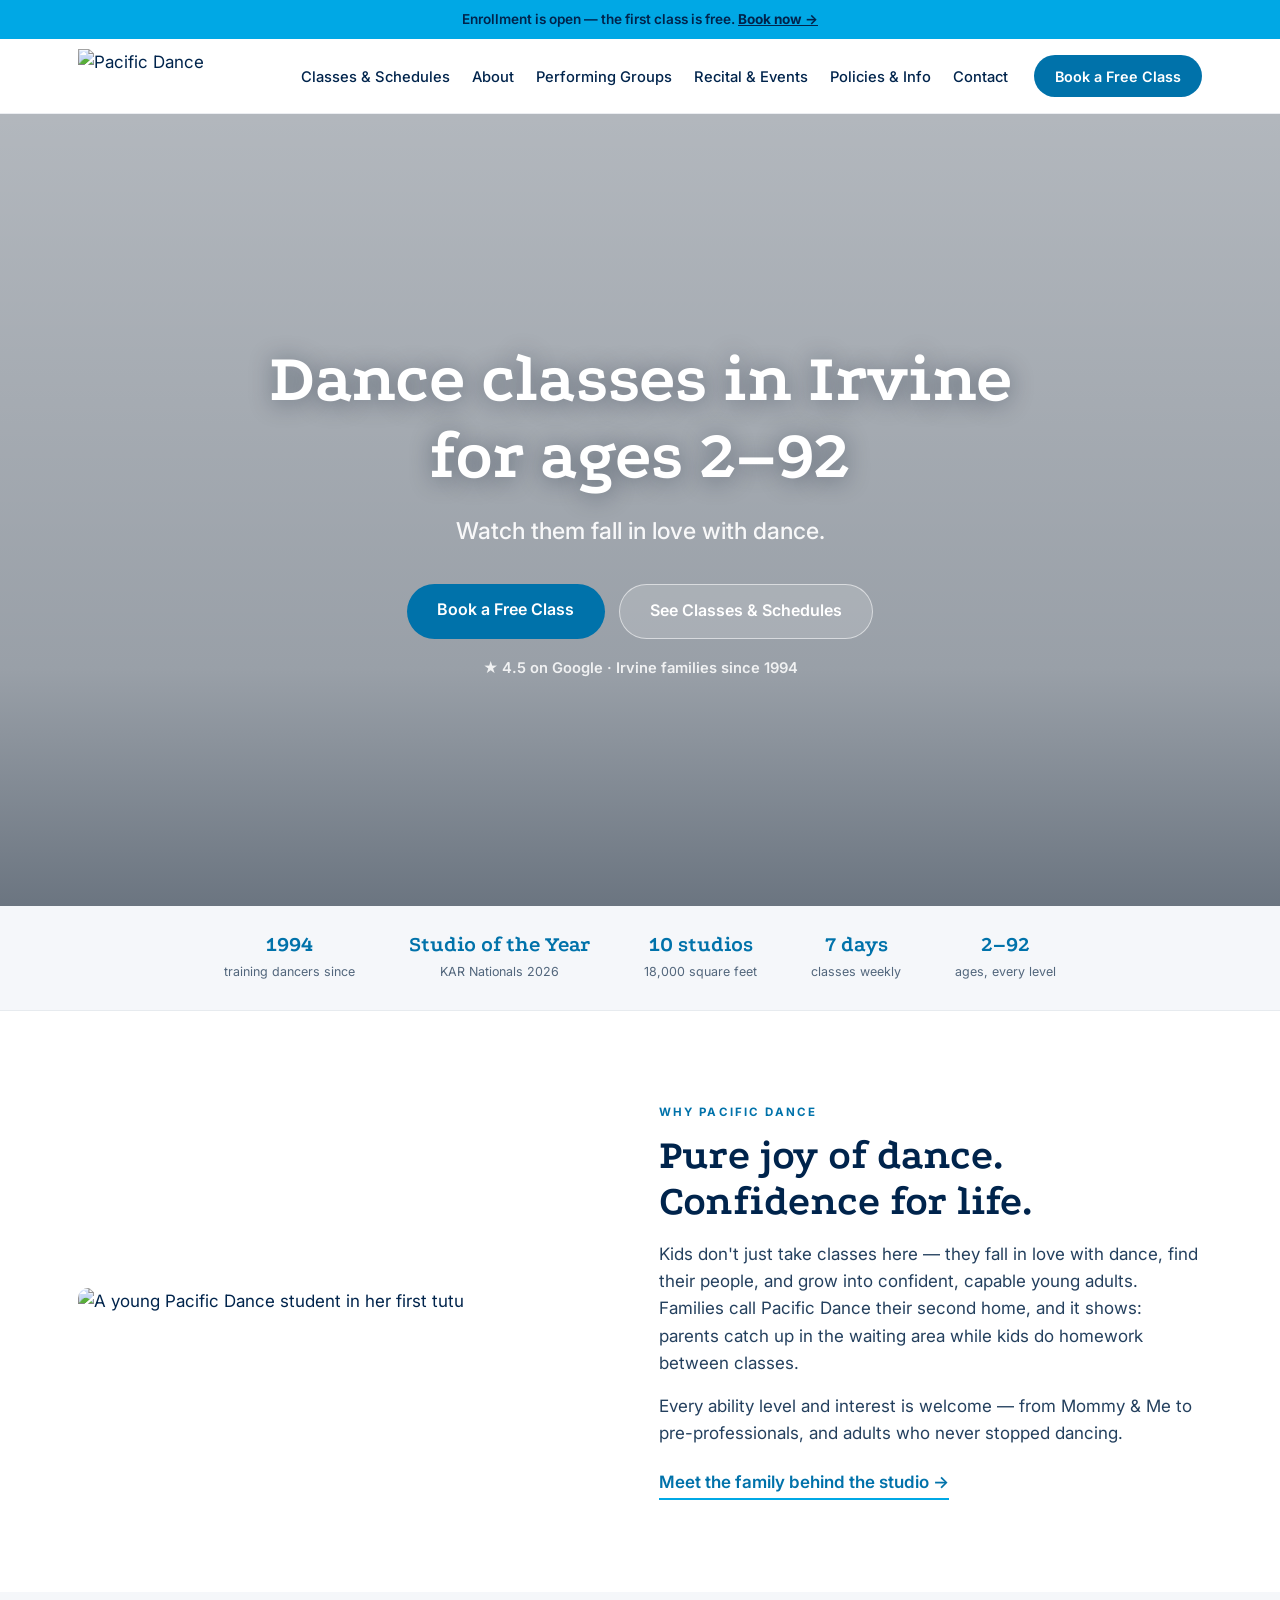
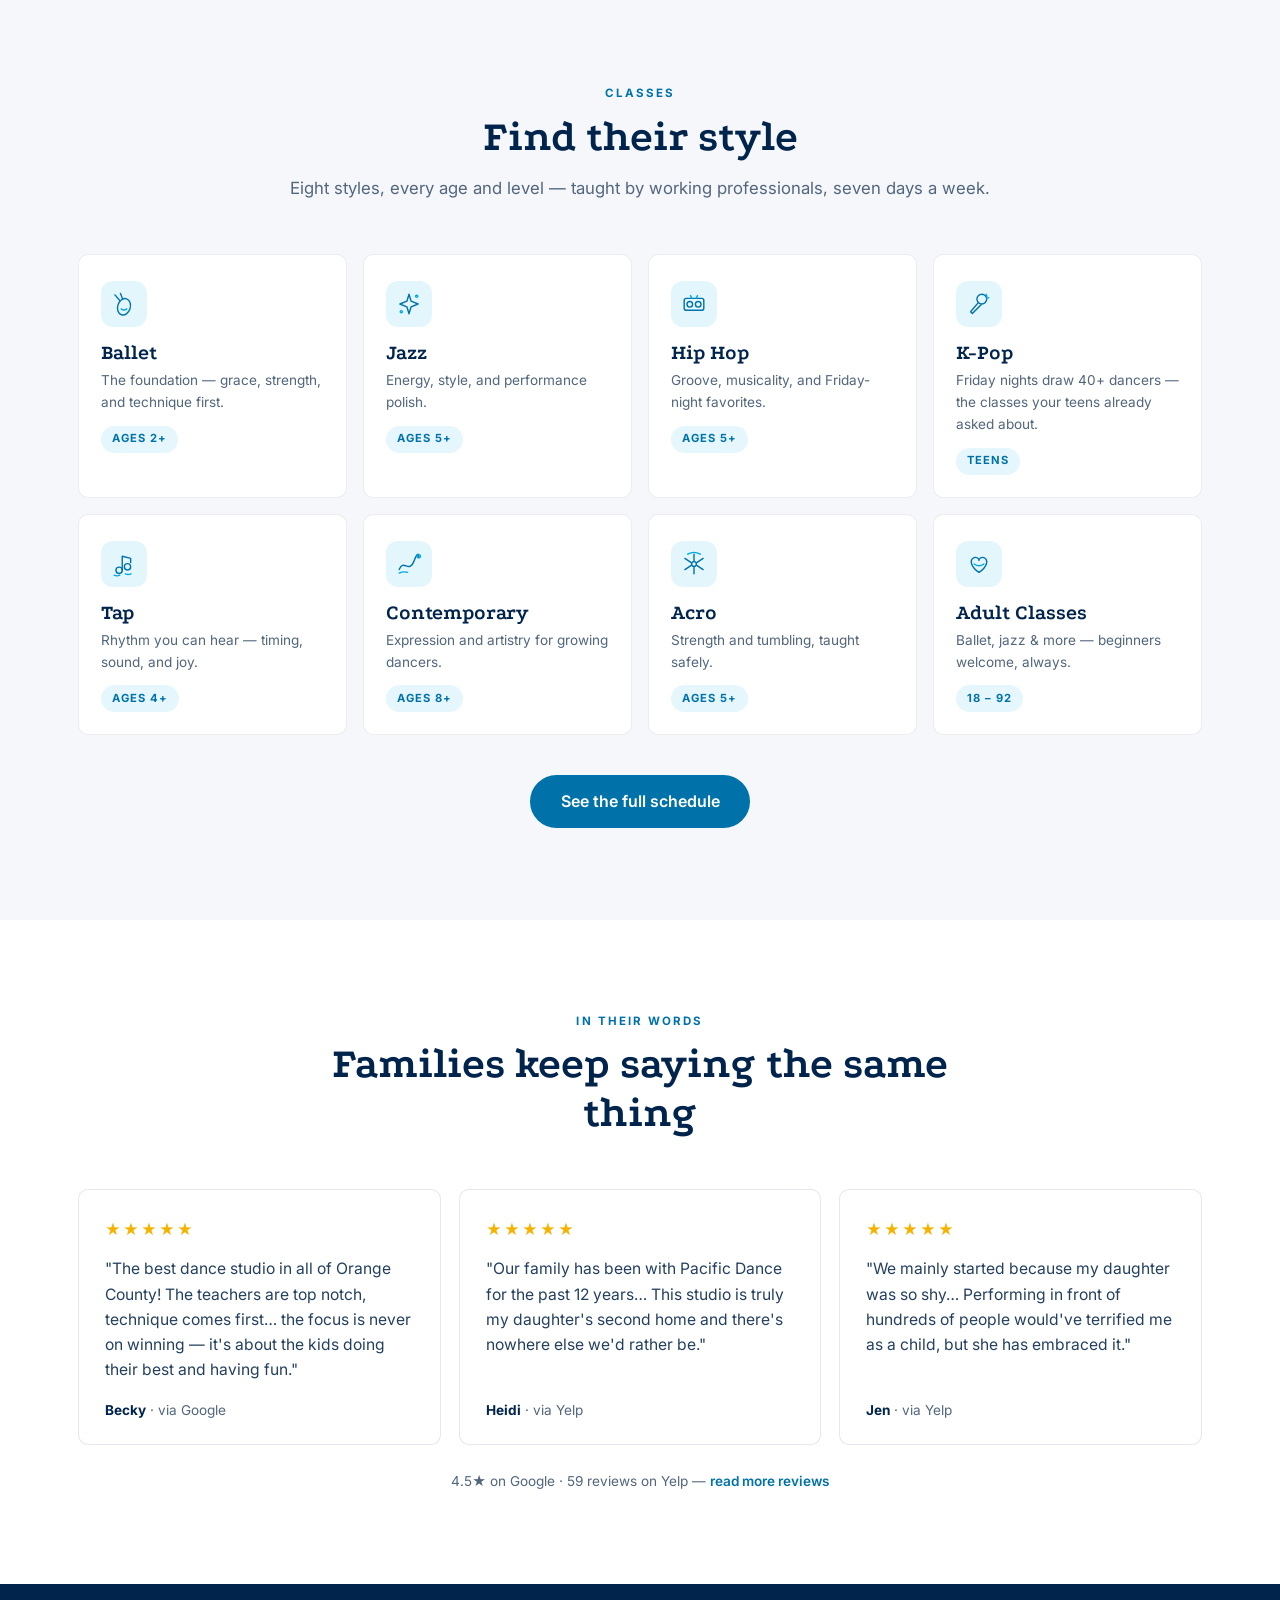
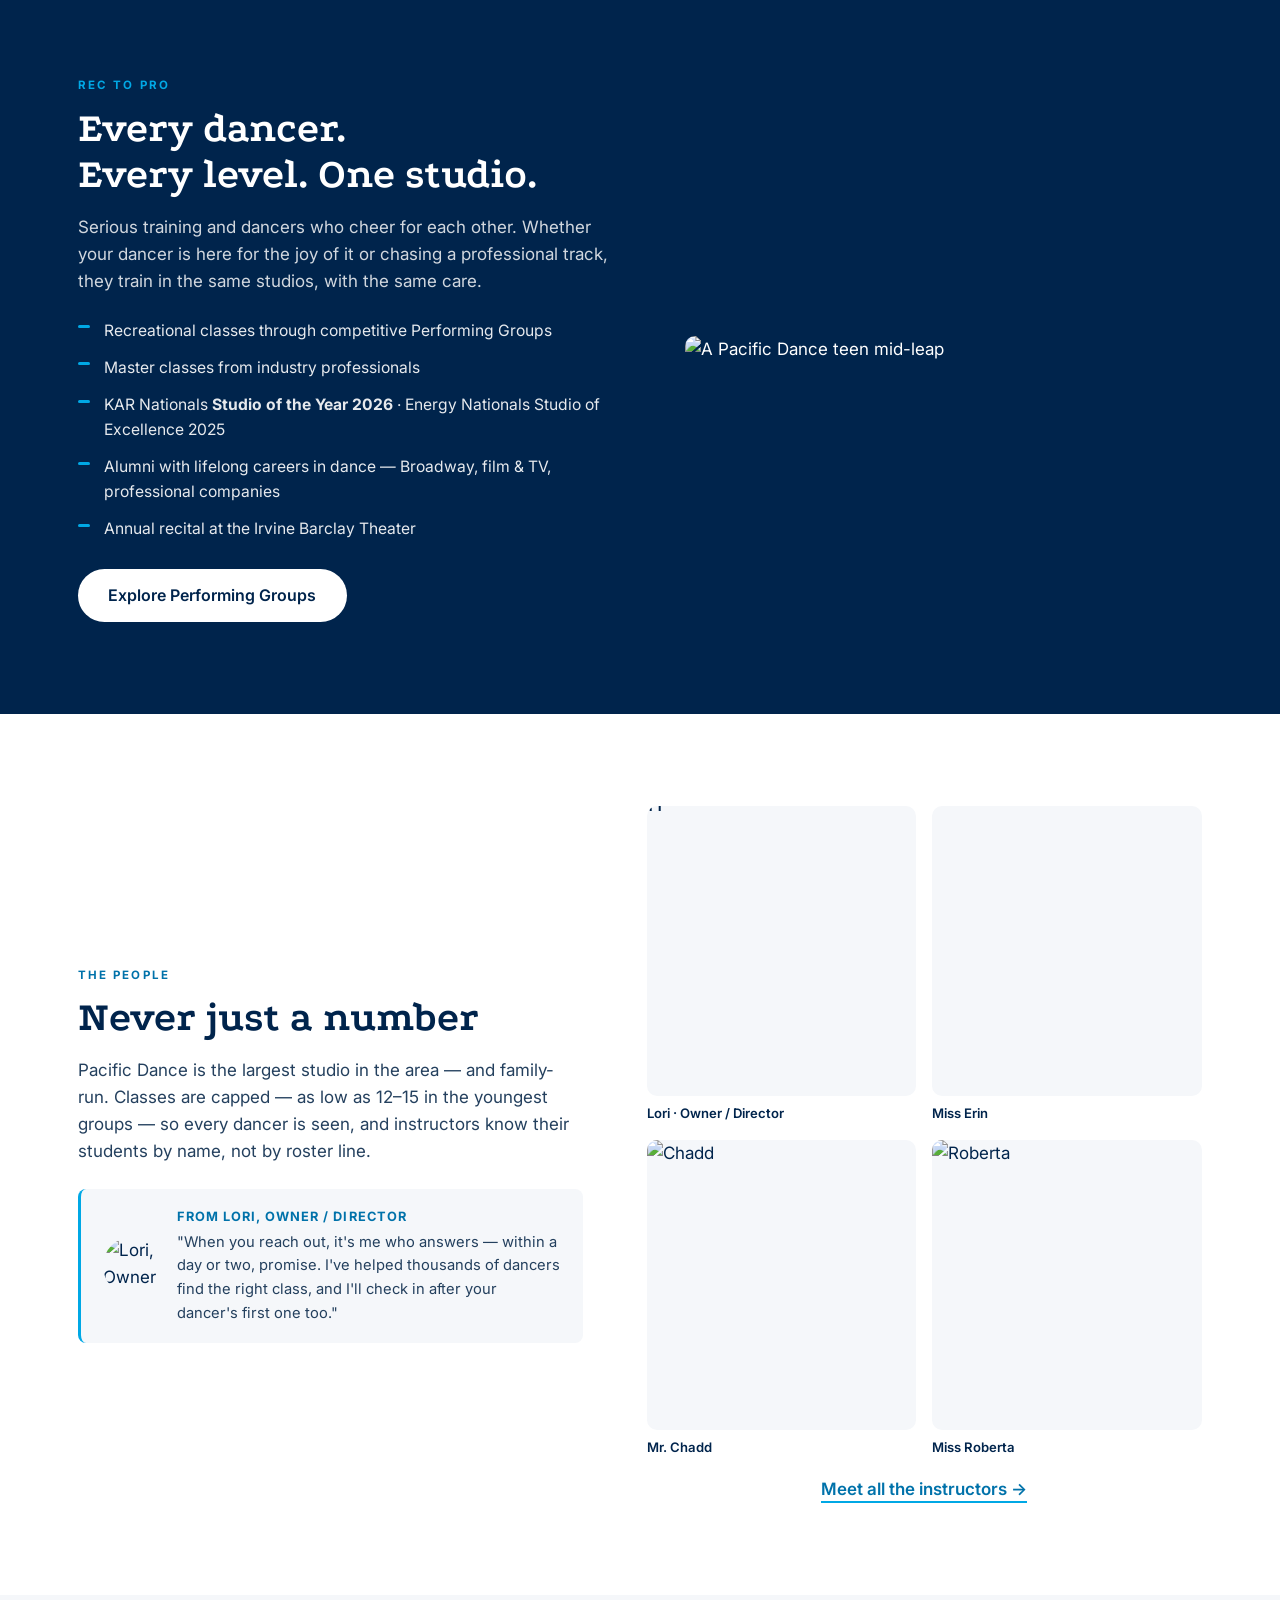
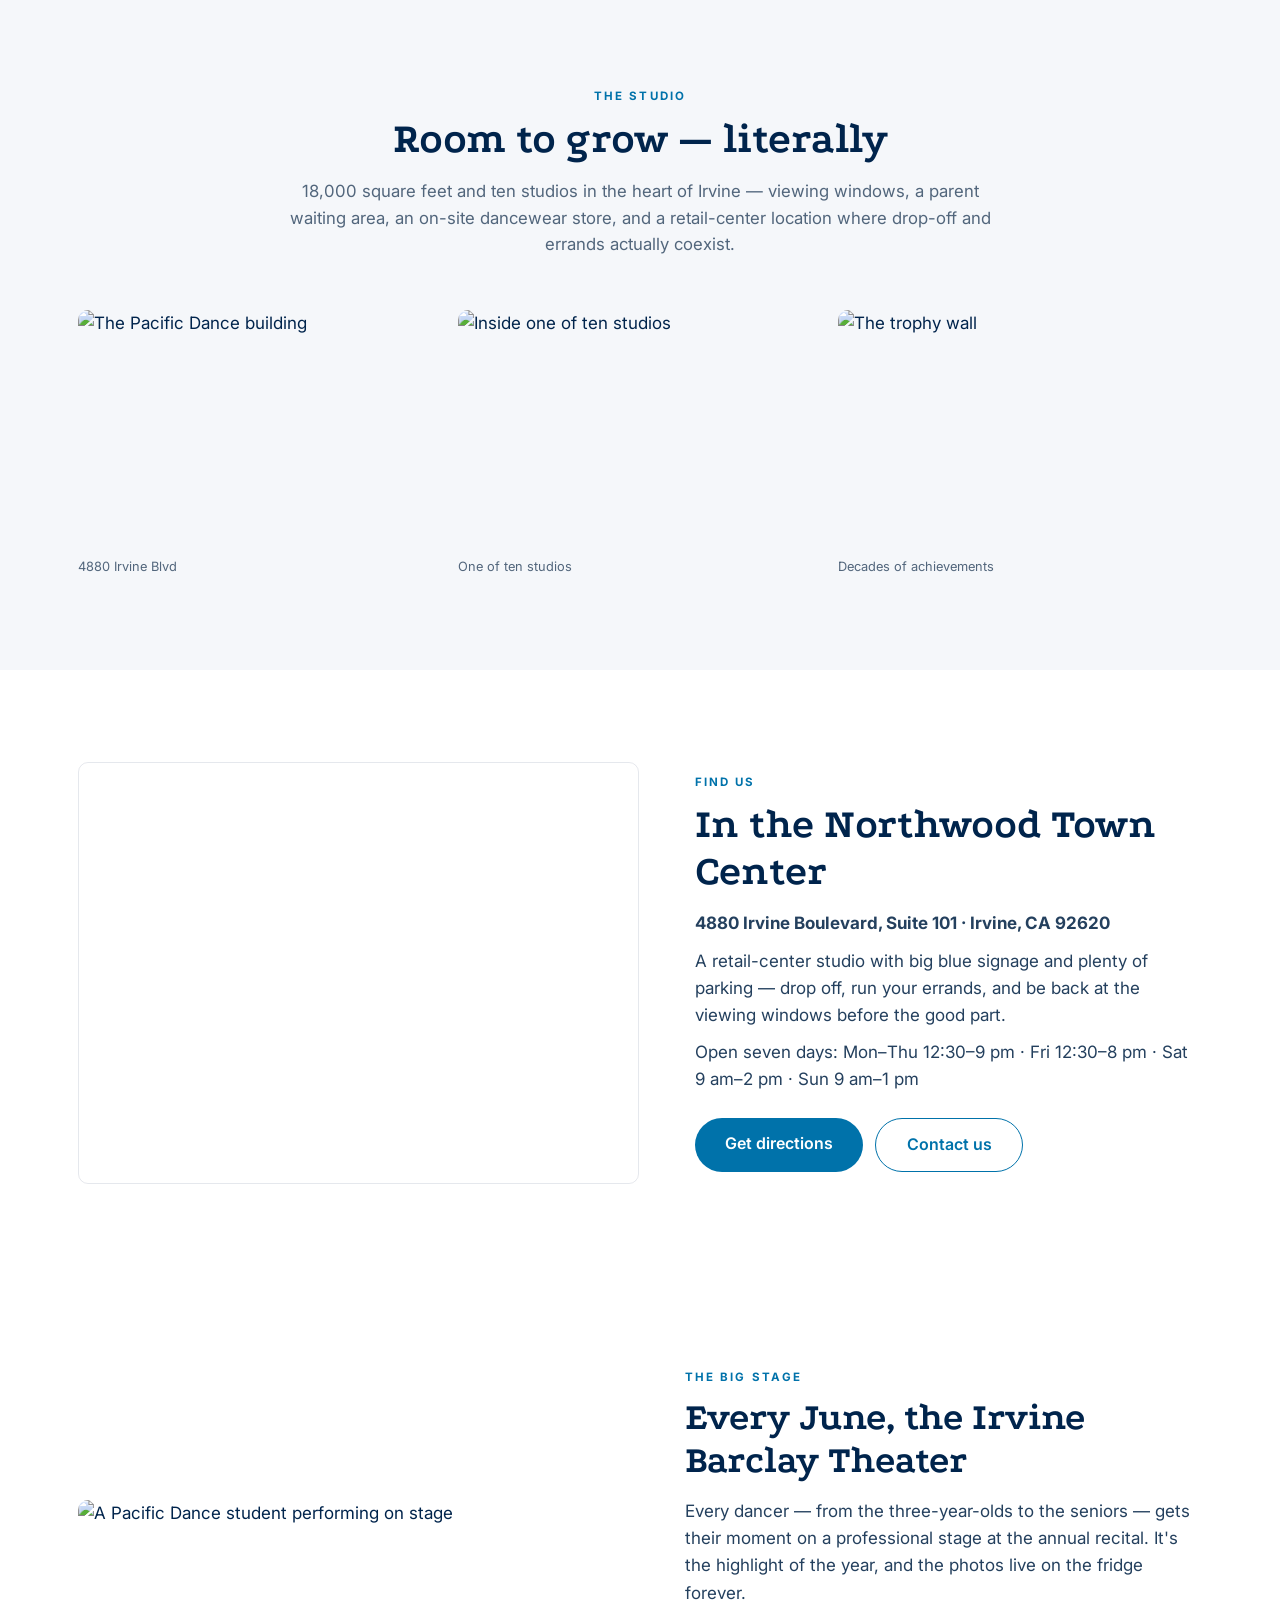
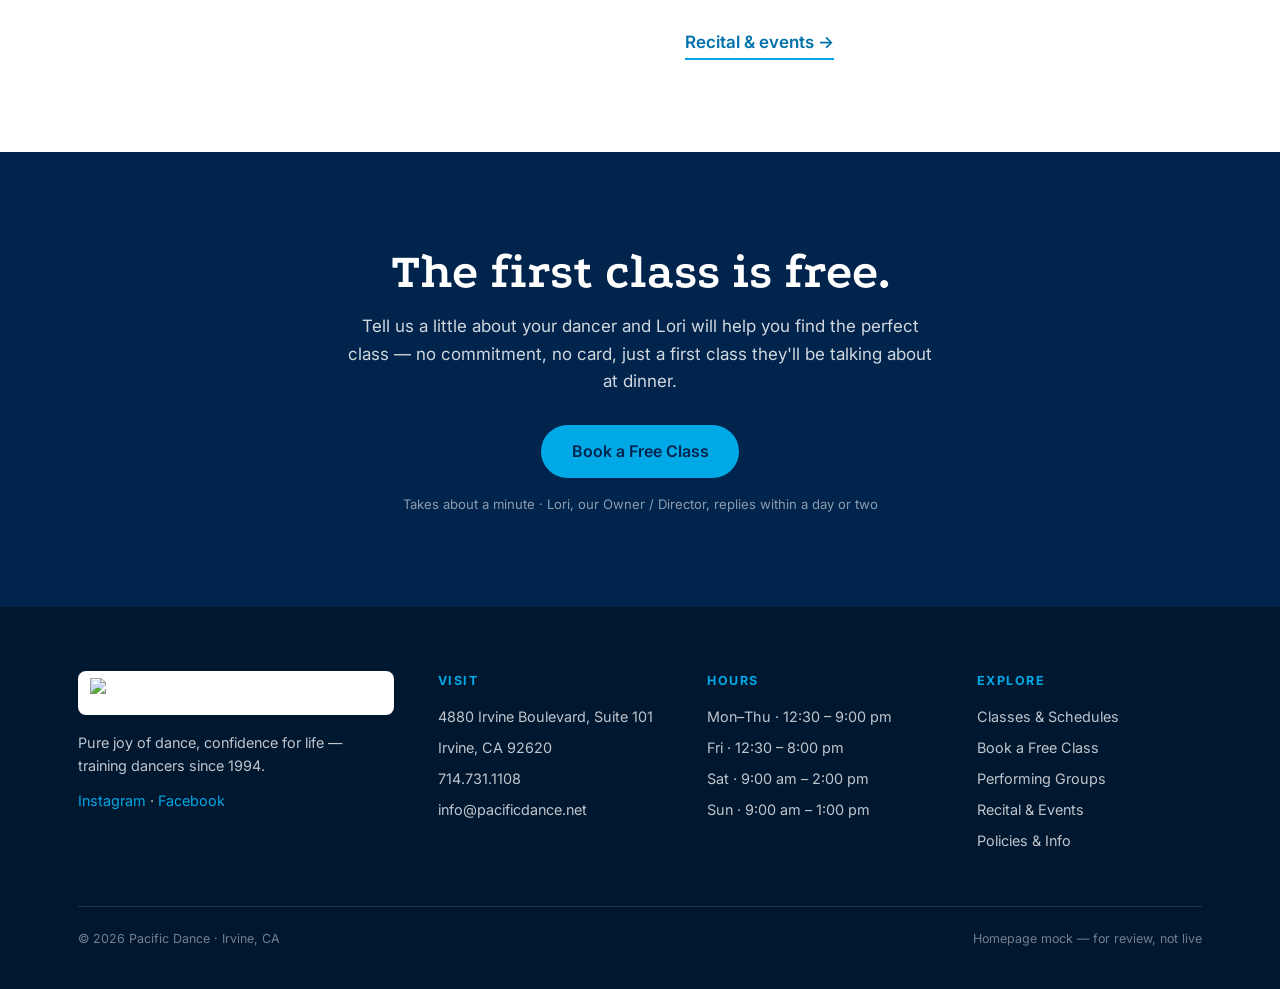
==== commit 26c2aeed: "Tuition: add per-class cost pill to each weekly tier (→~/class) to show the volume value" ====
--- a/site/_home_src.html
+++ b/site/_home_src.html
@@ -8,7 +8,7 @@
 <link rel="preconnect" href="https://fonts.googleapis.com">
 <link rel="preconnect" href="https://fonts.gstatic.com" crossorigin>
 <link href="https://fonts.googleapis.com/css2?family=Podkova:wght@400;500;600;700;800&family=Inter:ital,wght@0,400;0,500;0,600;0,700;1,400&display=swap" rel="stylesheet">
-<link rel="stylesheet" href="site.css?v=10">
+<link rel="stylesheet" href="site.css?v=11">
 </head>
 <body>
 
@@ -64,7 +64,7 @@
     <img src="../assets/img/tutu-white.jpg" alt="A young Pacific Dance student in her first tutu">
     <div>
       <div class="eyebrow">Why Pacific Dance</div>
-      <h2>Pure joy in dance.<br>Confidence for life.</h2>
+      <h2>Pure joy of dance.<br>Confidence for life.</h2>
       <p>Kids don't just take classes here — they fall in love with dance, find their people, and grow into confident, capable young adults. Families call Pacific Dance their second home, and it shows: parents catch up in the waiting area while kids do homework between classes.</p>
       <p>Every ability level and interest is welcome — from Mommy &amp; Me to pre-professionals, and adults who never stopped dancing.</p>
       <a class="link" href="about.html">Meet the family behind the studio →</a>
@@ -231,7 +231,8 @@
     <div class="cols">
       <div>
         <img class="logo-f" src="../assets/img/pd-logo.jpg" alt="Pacific Dance">
-        <p style="margin-top:16px; max-width:32ch">Pure joy in dance, confidence for life — training dancers since 1994.</p>
+        <p style="margin-top:16px; max-width:32ch">Pure joy of dance, confidence for life — training dancers since 1994.</p>
+        <p style="margin-top:12px; font-size:.9rem"><a href="https://www.instagram.com/pacificdance/" style="color:var(--sky)">Instagram</a> · <a href="https://www.facebook.com/PacificDanceIrvine/" style="color:var(--sky)">Facebook</a></p>
       </div>
       <div>
         <h4>Visit</h4>
--- a/site/site.css
+++ b/site/site.css
@@ -376,3 +376,8 @@
   .steps3 { grid-template-columns: 1fr; }
   .frow, .frow.thirds { grid-template-columns: 1fr; }
 }
+
+/* per-class value pill on tuition tiers */
+.perclass { display: inline-block; margin-left: 4px; font-size: .74rem; font-weight: 700;
+  color: var(--royal); background: rgba(0,168,229,.11); border-radius: 999px; padding: .12rem .55rem;
+  vertical-align: middle; white-space: nowrap; }
